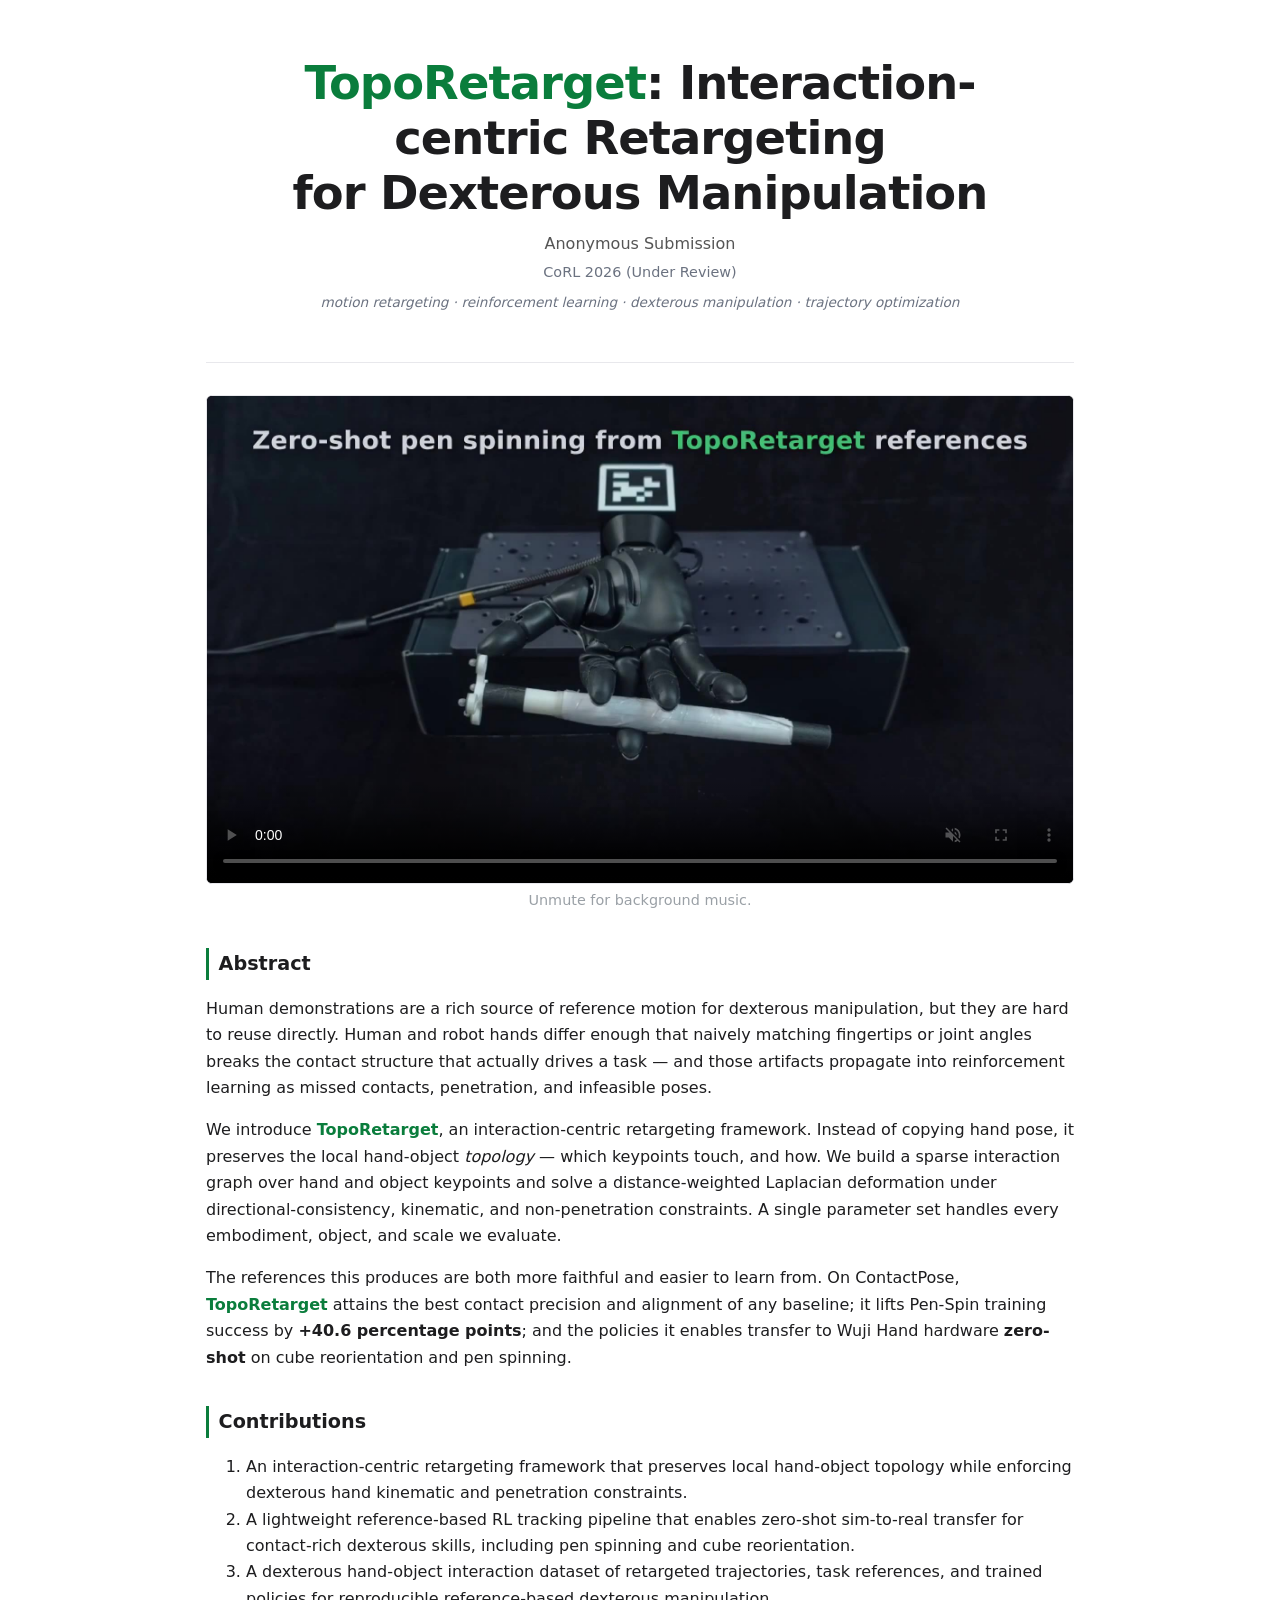
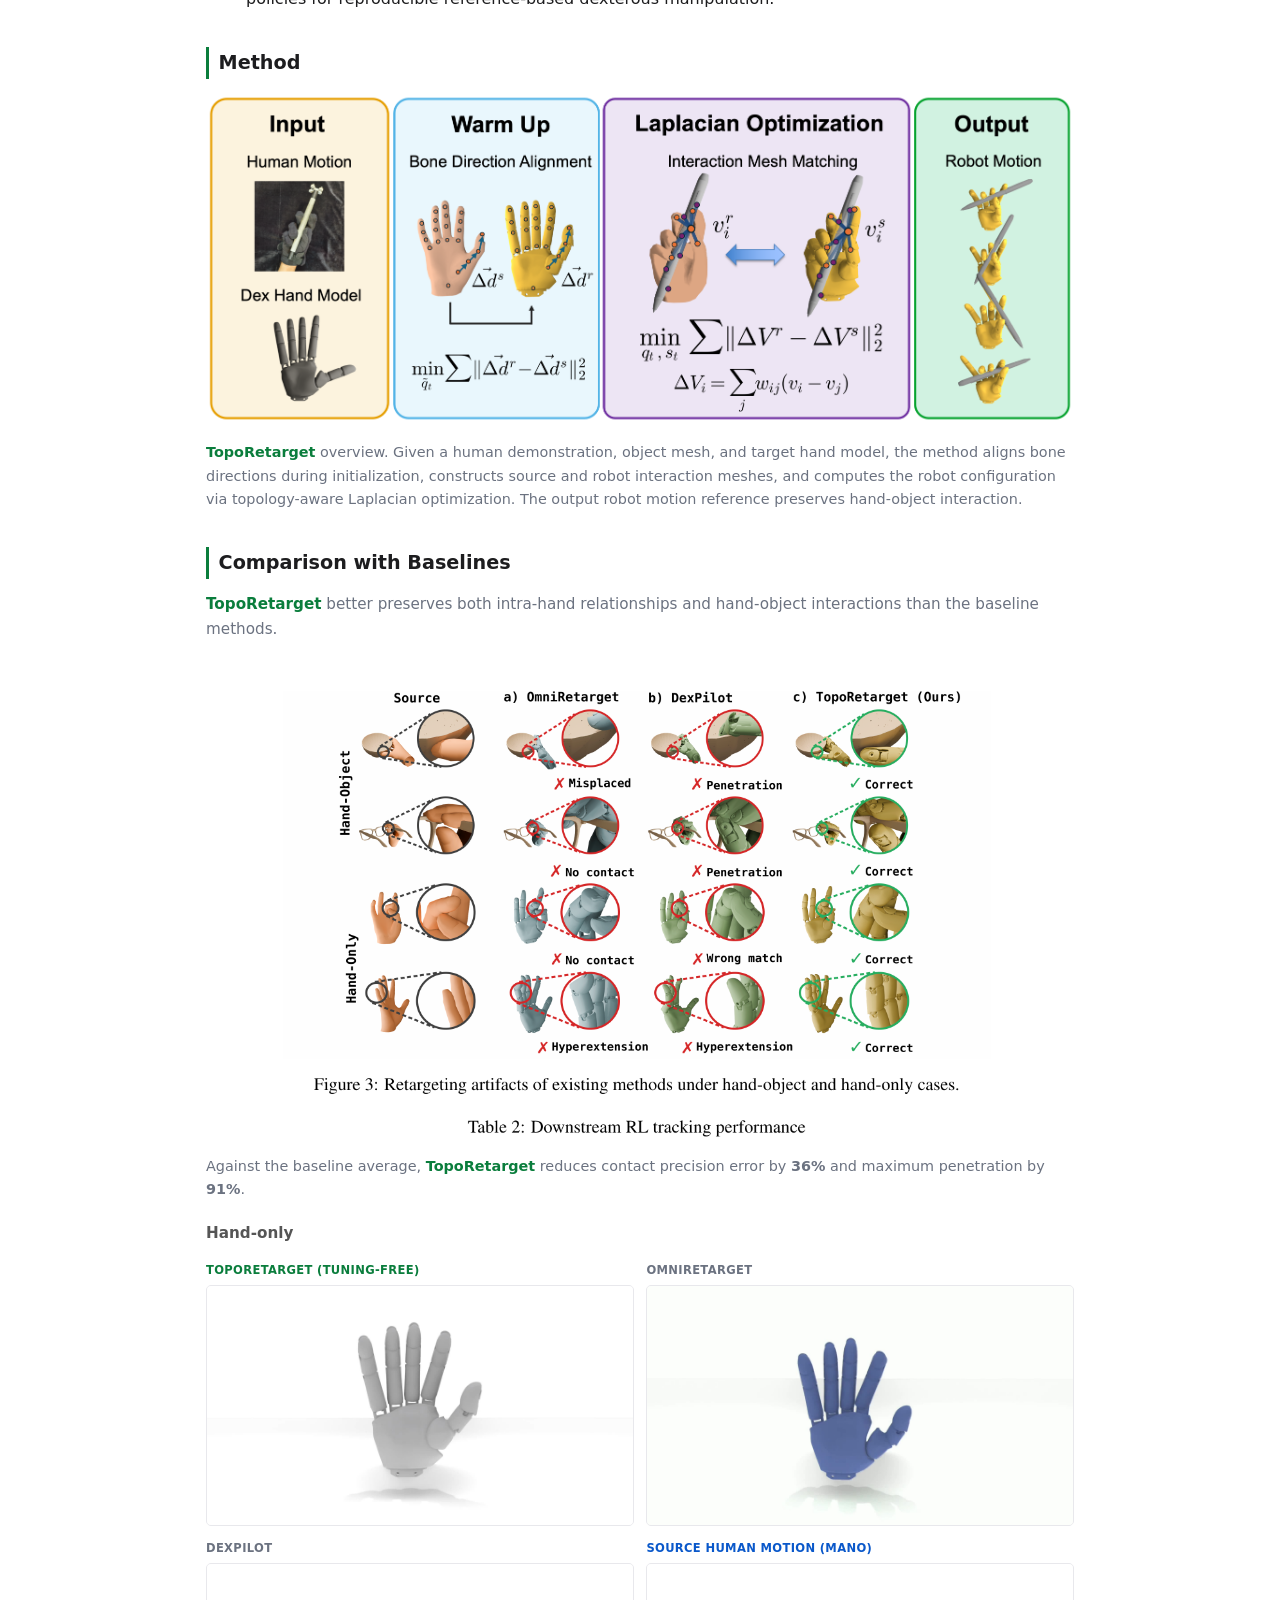
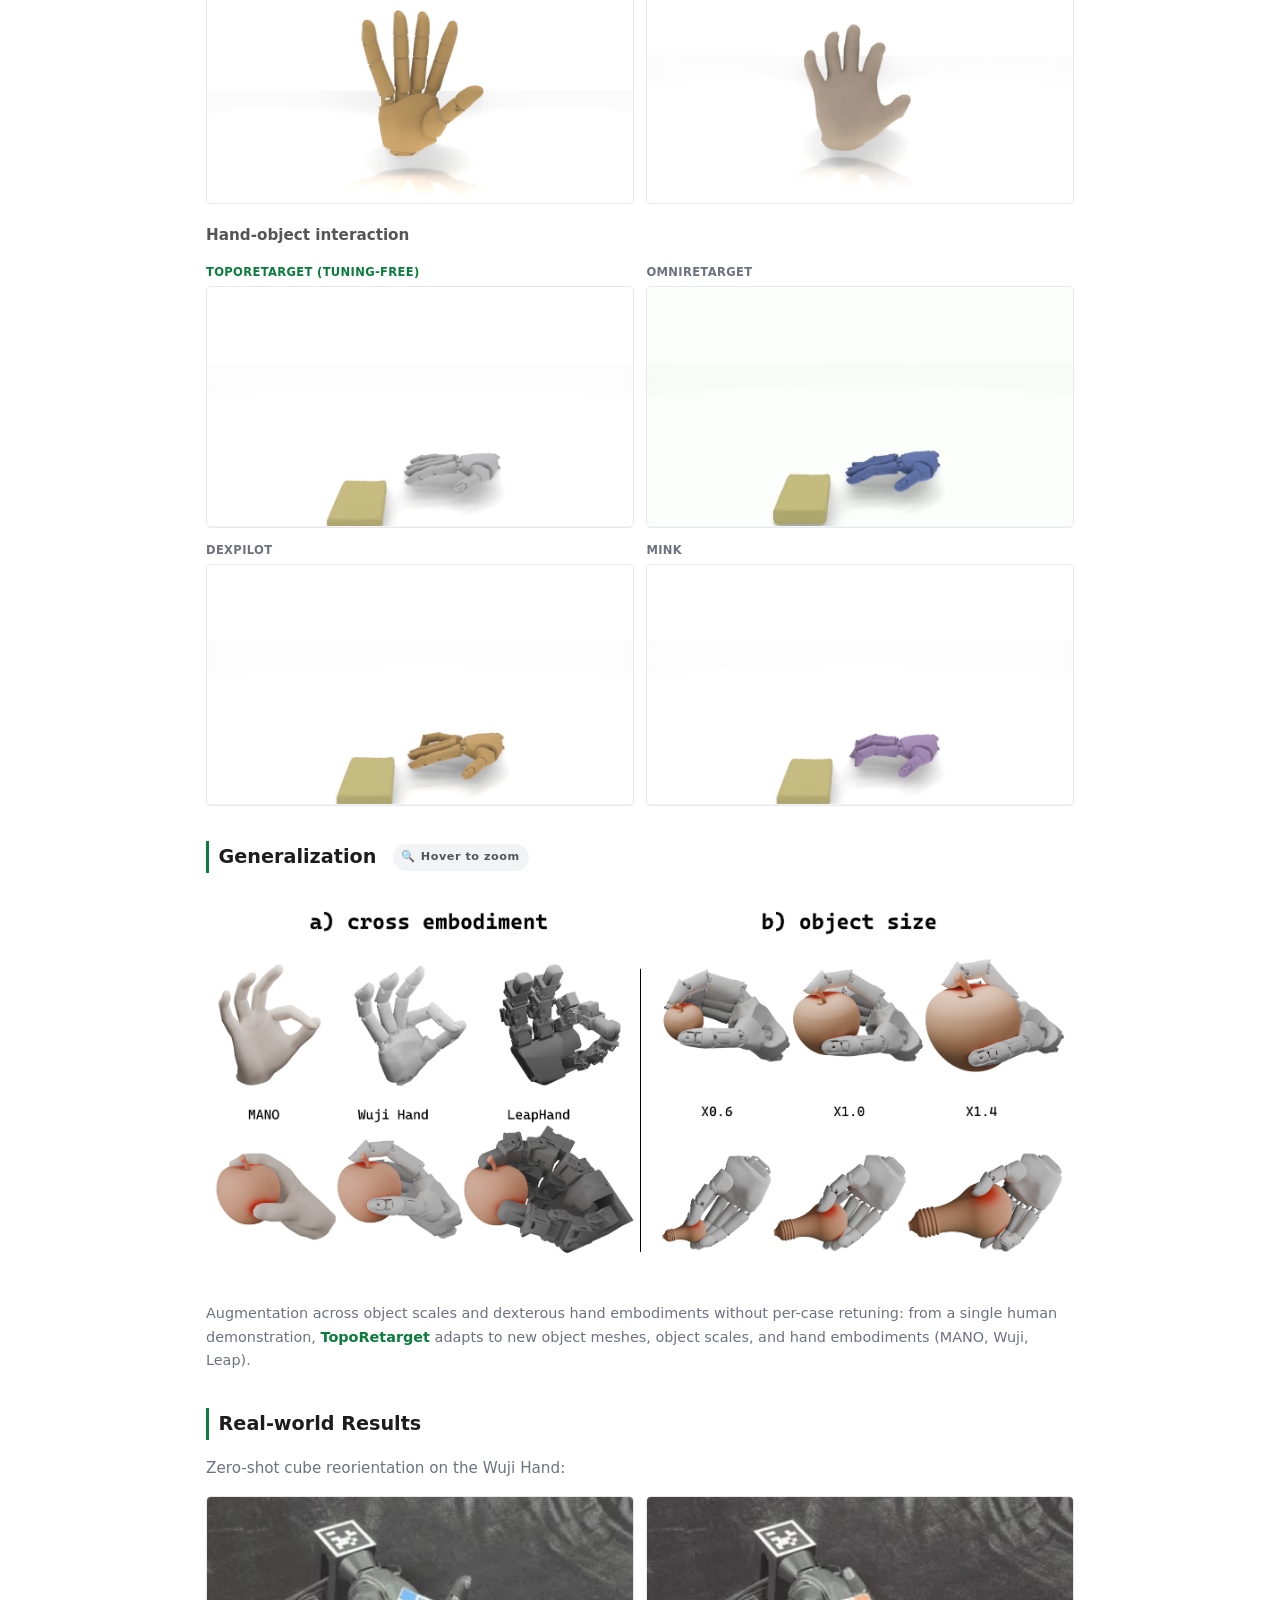
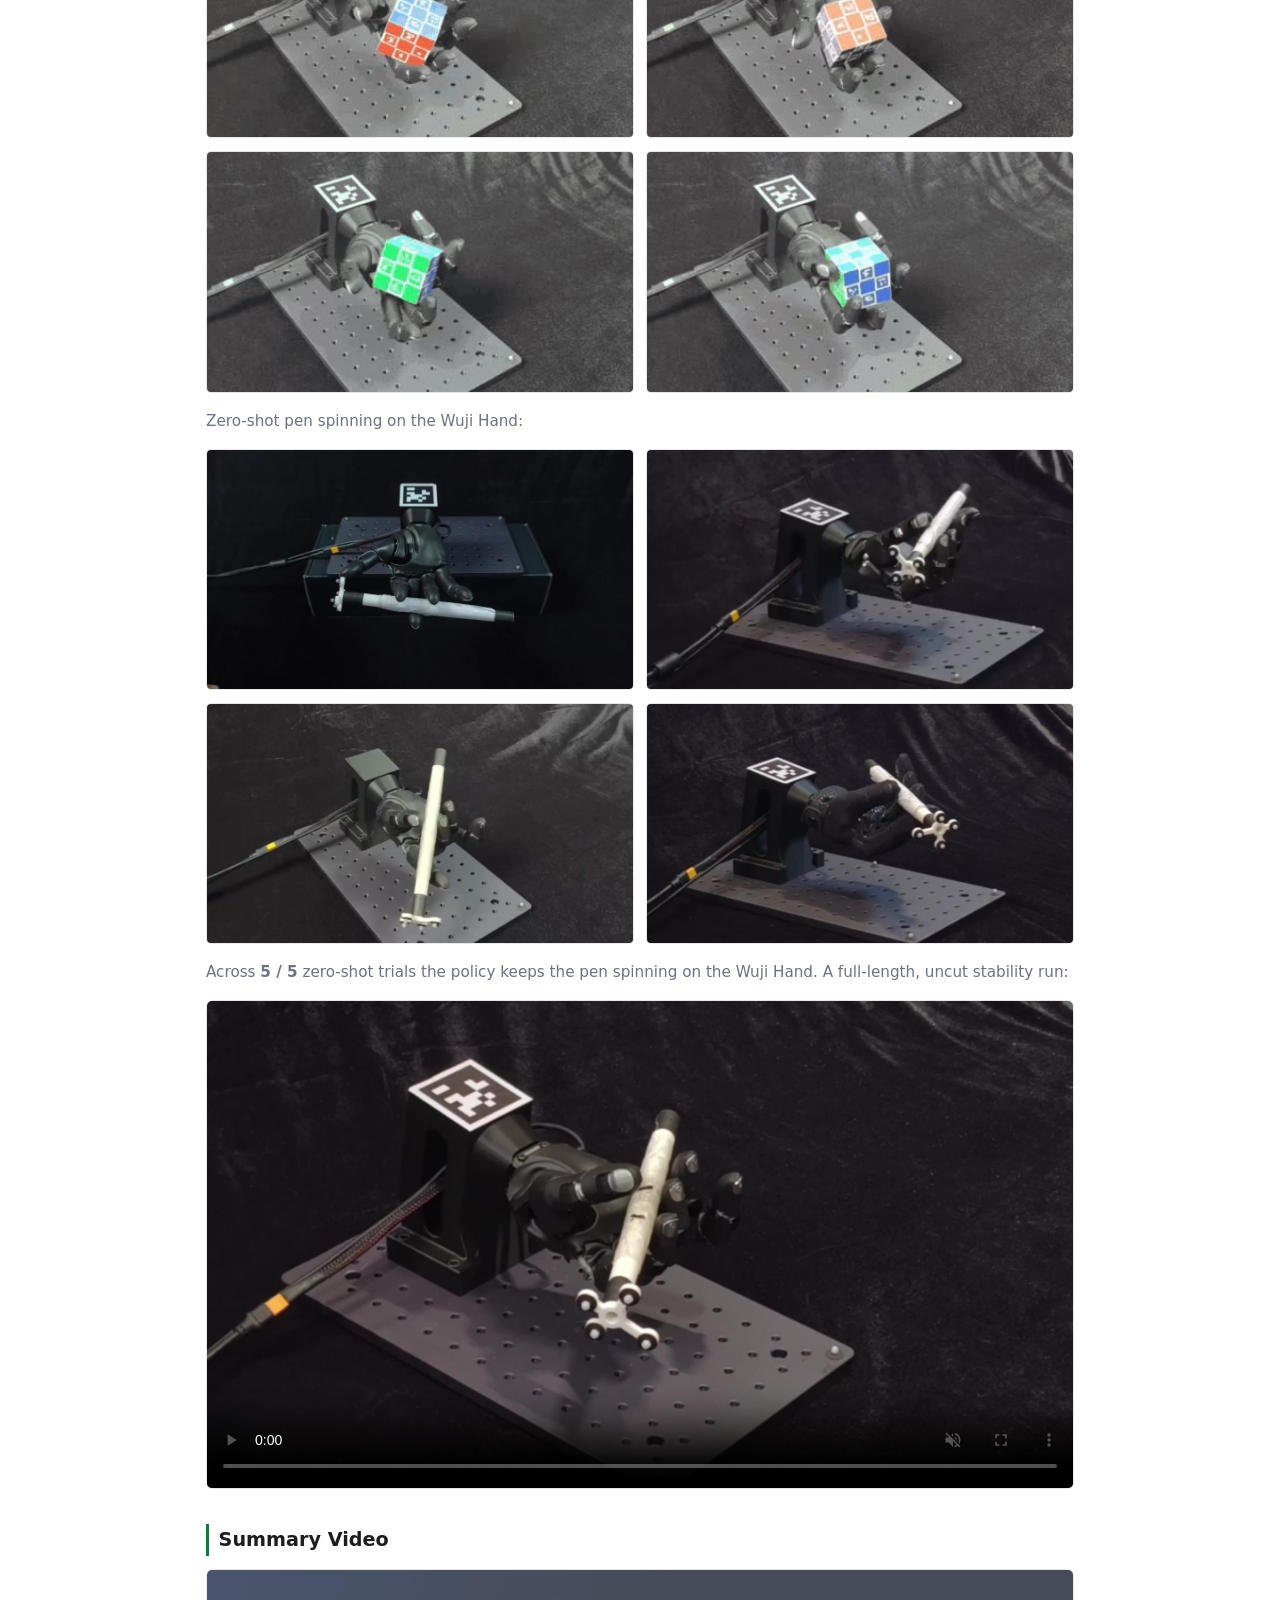
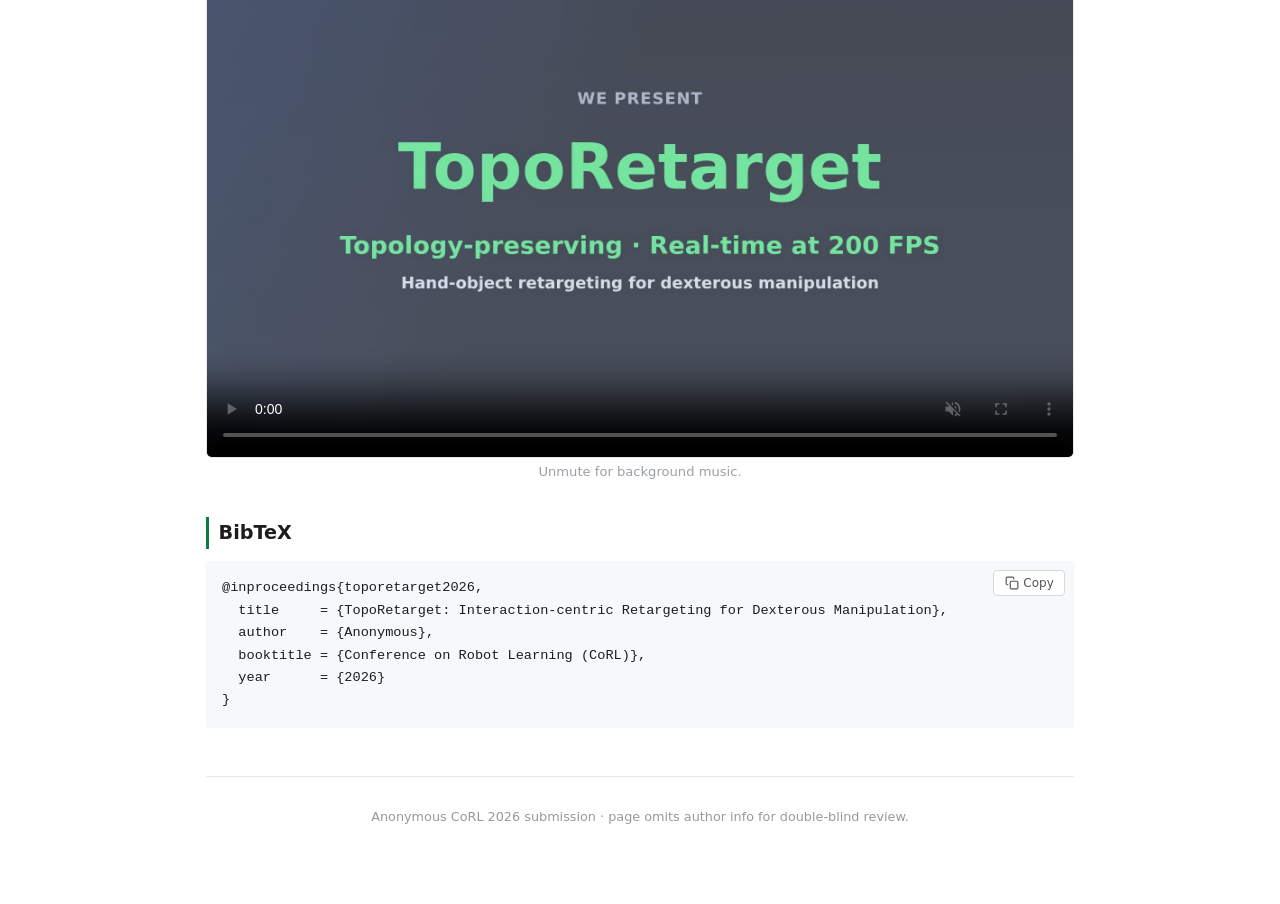
==== index.html @ 793fc22b "Tag TopoRetarget as tuning-free in the Comparison grids Add a compact "(tuning-free)" label to the T" ====
<!DOCTYPE html>
<html lang="en">
<head>
<meta charset="UTF-8">
<meta name="viewport" content="width=device-width, initial-scale=1.0">
<title>TopoRetarget: Interaction-centric Retargeting for Dexterous Manipulation</title>
<link rel="stylesheet" href="static/css/style.css">
</head>
<body>

<header>
  <h1><span class="topo">TopoRetarget</span>: Interaction-centric Retargeting<br>for Dexterous Manipulation</h1>
  <p class="authors">Anonymous Submission</p>
  <p class="venue">CoRL 2026 (Under Review)</p>
  <p class="keywords">
    motion retargeting · reinforcement learning · dexterous manipulation · trajectory optimization
  </p>
</header>

<section class="hero">
  <video src="static/videos/hero.mp4" poster="static/videos/posters/hero.jpg"
         autoplay muted loop playsinline controls preload="metadata"></video>
  <p class="caption"><span class="muted">Unmute for background music.</span></p>
</section>

<section>
  <h2>Abstract</h2>
  <p>
    Human demonstrations are a rich source of reference motion for dexterous manipulation, but they
    are hard to reuse directly. Human and robot hands differ enough that naively matching fingertips
    or joint angles breaks the contact structure that actually drives a task &mdash; and those
    artifacts propagate into reinforcement learning as missed contacts, penetration, and infeasible
    poses.
  </p>
  <p>
    We introduce <span class="topo">TopoRetarget</span>, an interaction-centric retargeting framework.
    Instead of copying hand pose, it preserves the local hand-object <i>topology</i> &mdash; which
    keypoints touch, and how. We build a sparse interaction graph over hand and object keypoints and
    solve a distance-weighted Laplacian deformation under directional-consistency, kinematic, and
    non-penetration constraints. A single parameter set handles every embodiment, object, and scale
    we evaluate.
  </p>
  <p>
    The references this produces are both more faithful and easier to learn from. On ContactPose,
    <span class="topo">TopoRetarget</span> attains the best contact precision and alignment of any
    baseline; it lifts Pen-Spin training success by <b>+40.6 percentage points</b>; and the policies
    it enables transfer to Wuji Hand hardware <b>zero-shot</b> on cube reorientation and pen spinning.
  </p>
</section>

<section>
  <h2>Contributions</h2>
  <ol>
    <li>An interaction-centric retargeting framework that preserves local hand-object topology while
      enforcing dexterous hand kinematic and penetration constraints.</li>
    <li>A lightweight reference-based RL tracking pipeline that enables zero-shot sim-to-real
      transfer for contact-rich dexterous skills, including pen spinning and cube reorientation.</li>
    <li>A dexterous hand-object interaction dataset of retargeted trajectories, task references,
      and trained policies for reproducible reference-based dexterous manipulation.</li>
  </ol>
</section>

<section>
  <h2>Method</h2>
  <img src="static/images/fig2_pipeline.png" alt="Pipeline">
  <p class="caption">
    <span class="topo">TopoRetarget</span> overview. Given a human demonstration, object mesh, and
    target hand model, the method aligns bone directions during initialization, constructs source and
    robot interaction meshes, and computes the robot configuration via topology-aware Laplacian
    optimization. The output robot motion reference preserves hand-object interaction.
  </p>
</section>

<section>
  <h2>Comparison with Baselines</h2>
  <p class="section-intro">
    <span class="topo">TopoRetarget</span> better preserves both intra-hand relationships and
    hand-object interactions than the baseline methods.
  </p>
  <img src="static/images/fig3_comparison.png" alt="Comparison with baselines">
  <p class="caption">
    Against the baseline average, <span class="topo">TopoRetarget</span> reduces contact precision
    error by <b>36%</b> and maximum penetration by <b>91%</b>.
  </p>

  <h3 class="cmp-title">Hand-only</h3>
  <div class="grid grid-2 cmp cmp-2x2" data-syncgroup>
    <figure class="vid"><span class="tag best">TopoRetarget (tuning-free)</span><video src="static/videos/cmp_pose_topo.mp4" poster="static/videos/posters/cmp_pose_topo.jpg" muted loop playsinline preload="none"></video></figure>
    <figure class="vid"><span class="tag">OmniRetarget</span><video src="static/videos/cmp_pose_omni.mp4" poster="static/videos/posters/cmp_pose_omni.jpg" muted loop playsinline preload="none"></video></figure>
    <figure class="vid"><span class="tag">DexPilot</span><video src="static/videos/cmp_pose_dexpilot.mp4" poster="static/videos/posters/cmp_pose_dexpilot.jpg" muted loop playsinline preload="none"></video></figure>
    <figure class="vid"><span class="tag ref">Source human motion (MANO)</span><video src="static/videos/cmp_pose_mano.mp4" poster="static/videos/posters/cmp_pose_mano.jpg" muted loop playsinline preload="none"></video></figure>
  </div>

  <h3 class="cmp-title">Hand-object interaction</h3>
  <div class="grid grid-2 cmp cmp-2x2" data-syncgroup>
    <figure class="vid"><span class="tag best">TopoRetarget (tuning-free)</span><video src="static/videos/cmp_obj_topo.mp4" poster="static/videos/posters/cmp_obj_topo.jpg" muted loop playsinline preload="none"></video></figure>
    <figure class="vid"><span class="tag">OmniRetarget</span><video src="static/videos/cmp_obj_omni.mp4" poster="static/videos/posters/cmp_obj_omni.jpg" muted loop playsinline preload="none"></video></figure>
    <figure class="vid"><span class="tag">DexPilot</span><video src="static/videos/cmp_obj_dexpilot.mp4" poster="static/videos/posters/cmp_obj_dexpilot.jpg" muted loop playsinline preload="none"></video></figure>
    <figure class="vid"><span class="tag">Mink</span><video src="static/videos/cmp_obj_mink.mp4" poster="static/videos/posters/cmp_obj_mink.jpg" muted loop playsinline preload="none"></video></figure>
  </div>
</section>

<section>
  <h2>Generalization <span class="zoom-hint">Hover to zoom</span></h2>
  <div class="zoom" data-zoom="2.5">
    <img src="static/images/fig5_generalization.png" alt="Cross-embodiment and object size">
  </div>
  <p class="caption">
    Augmentation across object scales and dexterous hand embodiments without per-case retuning:
    from a single human demonstration, <span class="topo">TopoRetarget</span> adapts to new object
    meshes, object scales, and hand embodiments (MANO, Wuji, Leap).
  </p>
</section>

<section>
  <h2>Real-world Results</h2>

  <p class="section-intro top-gap">
    Zero-shot cube reorientation on the Wuji Hand:
  </p>
  <div class="grid grid-2 cubes" data-syncgroup>
    <figure class="vid"><video src="static/videos/cube_01.mp4" poster="static/videos/posters/cube_01.jpg" muted loop playsinline preload="none"></video></figure>
    <figure class="vid"><video src="static/videos/cube_02.mp4" poster="static/videos/posters/cube_02.jpg" muted loop playsinline preload="none"></video></figure>
    <figure class="vid"><video src="static/videos/cube_03.mp4" poster="static/videos/posters/cube_03.jpg" muted loop playsinline preload="none"></video></figure>
    <figure class="vid"><video src="static/videos/cube_04.mp4" poster="static/videos/posters/cube_04.jpg" muted loop playsinline preload="none"></video></figure>
  </div>

  <p class="section-intro top-gap">
    Zero-shot pen spinning on the Wuji Hand:
  </p>
  <div class="grid grid-2 cubes" data-syncgroup>
    <figure class="vid"><video src="static/videos/pen_01.mp4" poster="static/videos/posters/pen_01.jpg" muted loop playsinline preload="none"></video></figure>
    <figure class="vid"><video src="static/videos/pen_02.mp4" poster="static/videos/posters/pen_02.jpg" muted loop playsinline preload="none"></video></figure>
    <figure class="vid"><video src="static/videos/pen_03.mp4" poster="static/videos/posters/pen_03.jpg" muted loop playsinline preload="none"></video></figure>
    <figure class="vid"><video src="static/videos/pen_04.mp4" poster="static/videos/posters/pen_04.jpg" muted loop playsinline preload="none"></video></figure>
  </div>

  <p class="section-intro top-gap">
    Across <b>5 / 5</b> zero-shot trials the policy keeps the pen spinning on the Wuji Hand.
    A full-length, uncut stability run:
  </p>
  <figure class="vid wide">
    <video src="static/videos/real_stability.mp4" poster="static/videos/posters/real_stability.jpg" controls loop playsinline muted preload="metadata"></video>
  </figure>
</section>

<section>
  <h2>Summary Video</h2>
  <figure class="vid wide">
    <video src="static/videos/hero-short.mp4" poster="static/videos/posters/hero-short.jpg" autoplay muted loop playsinline controls preload="metadata"></video>
    <figcaption><span class="muted">Unmute for background music.</span></figcaption>
  </figure>
</section>

<section id="bibtex">
  <h2>BibTeX</h2>
  <div class="code-block">
    <button class="copy-btn" type="button" aria-label="Copy BibTeX">
      <svg viewBox="0 0 24 24" width="14" height="14" fill="none" stroke="currentColor" stroke-width="2" stroke-linecap="round" stroke-linejoin="round"><rect x="9" y="9" width="13" height="13" rx="2"/><path d="M5 15H4a2 2 0 0 1-2-2V4a2 2 0 0 1 2-2h9a2 2 0 0 1 2 2v1"/></svg>
      <span>Copy</span>
    </button>
<pre>@inproceedings{toporetarget2026,
  title     = {TopoRetarget: Interaction-centric Retargeting for Dexterous Manipulation},
  author    = {Anonymous},
  booktitle = {Conference on Robot Learning (CoRL)},
  year      = {2026}
}</pre>
  </div>
</section>

<footer>
  <p>Anonymous CoRL 2026 submission · page omits author info for double-blind review.</p>
</footer>

<script>
// Play looping clips only while on screen (saves CPU with many videos).
// Videos inside a [data-syncgroup] are handled by the sync controller below.
(() => {
  const vids = [...document.querySelectorAll('video[loop]')]
    .filter(v => !v.closest('[data-syncgroup]'));
  if (!('IntersectionObserver' in window)) {
    vids.forEach(v => v.play().catch(() => {}));
    return;
  }
  const io = new IntersectionObserver((entries) => {
    entries.forEach(e => {
      const v = e.target;
      if (e.isIntersecting) {
        if (v.preload === 'none') v.preload = 'auto';
        v.play().catch(() => {});
      } else {
        v.pause();
      }
    });
  }, { rootMargin: '200px 0px', threshold: 0.1 });
  vids.forEach(v => io.observe(v));
})();

// ---- Synchronized 2x2 video grids (real-world cube + pen) ----
// The four clips of a grid are speed-equalized to the same length, but they load
// in unpredictable order on the public web, so naive per-video autoplay drifts
// out of phase. Each [data-syncgroup] is driven as one unit: a "master" clip owns
// the clock, the others are gated until every clip can play, start together from
// frame 0, restart together at the master's loop boundary, and are continuously
// locked to the master so none drifts — all four start and stop together. If JS
// is disabled, the native `loop` attribute still plays them (unsynced) as a
// graceful fallback.
(() => {
  const groups = [...document.querySelectorAll('[data-syncgroup]')].map(group => {
    const vids = [...group.querySelectorAll('video')];
    vids.forEach(v => { v.loop = false; v.muted = true; v.playsInline = true; });
    return { group, vids, master: vids[0], ready: new Set(), armed: false, onScreen: false };
  }).filter(g => g.vids.length);
  if (!groups.length) return;

  const startGroup = (g) => {
    if (!g.armed || !g.onScreen) return;
    g.vids.forEach(v => { try { v.currentTime = 0; } catch (e) {} });
    g.vids.forEach(v => v.play().catch(() => {}));
  };

  const arm = (g, v) => {
    g.ready.add(v);
    if (g.ready.size === g.vids.length && !g.armed) { g.armed = true; startGroup(g); }
  };

  groups.forEach(g => {
    g.vids.forEach(v => {
      // Arm each clip once it can play; prefer canplaythrough, fall back to loadeddata.
      if (v.readyState >= 3) arm(g, v);
      else {
        v.addEventListener('canplaythrough', () => arm(g, v), { once: true });
        v.addEventListener('loadeddata', () => setTimeout(() => arm(g, v), 1200), { once: true });
      }
    });
    // Restart the whole group together when the master finishes a loop.
    g.master.addEventListener('ended', () => startGroup(g));
  });

  // Single rAF clock locks every tile to the master: one that fell behind is
  // seeked forward; one that somehow paused mid-loop is replayed; one that already
  // reached the loop end stays frozen until the master restarts the group.
  const lock = () => {
    groups.forEach(g => {
      if (!g.armed || !g.onScreen || g.master.paused) return;
      const t = g.master.currentTime;
      g.vids.forEach(v => {
        if (v === g.master) return;
        if (v.paused) {
          if (v.currentTime < v.duration - 0.1) v.play().catch(() => {});
        } else if (Math.abs(v.currentTime - t) > 0.18) {
          try { v.currentTime = t; } catch (e) {}
        }
      });
    });
    requestAnimationFrame(lock);
  };
  requestAnimationFrame(lock);

  // Bring a grid online when it scrolls into view. Changing `preload` alone won't
  // start the fetch in most browsers, so call load() to make the readiness events
  // (loadeddata / canplaythrough) fire — that is what arms and starts the group.
  const enter = (g) => {
    g.onScreen = true;
    g.vids.forEach(v => { v.preload = 'auto'; if (v.readyState === 0) v.load(); });
    startGroup(g);
  };

  if ('IntersectionObserver' in window) {
    const io = new IntersectionObserver(entries => {
      entries.forEach(e => {
        const g = groups.find(x => x.group === e.target);
        if (!g) return;
        if (e.isIntersecting) enter(g);
        else { g.onScreen = false; g.vids.forEach(v => v.pause()); }
      });
    }, { rootMargin: '200px 0px', threshold: 0.1 });
    groups.forEach(g => io.observe(g.group));
  } else {
    groups.forEach(enter);
  }
})();

// Magnifier loupe on figures marked .zoom
document.querySelectorAll('.zoom').forEach(box => {
  const img = box.querySelector('img');
  const scale = parseFloat(box.dataset.zoom) || 2.5;
  const loupe = document.createElement('div');
  loupe.className = 'loupe';
  box.appendChild(loupe);

  const setBg = () => {
    loupe.style.backgroundImage = `url("${img.currentSrc || img.src}")`;
  };
  if (img.complete) setBg(); else img.addEventListener('load', setBg);

  box.addEventListener('mousemove', e => {
    const r = img.getBoundingClientRect();
    const x = e.clientX - r.left;
    const y = e.clientY - r.top;
    if (x < 0 || y < 0 || x > r.width || y > r.height) {
      loupe.style.opacity = 0;
      return;
    }
    const lw = loupe.offsetWidth;
    const lh = loupe.offsetHeight;
    const offset = 18;
    let lx = x + offset;
    let ly = y - lh - offset;
    if (lx + lw > r.width)  lx = x - lw - offset;
    if (ly < 0)             ly = y + offset;
    loupe.style.opacity = 1;
    loupe.style.left = lx + 'px';
    loupe.style.top  = ly + 'px';
    loupe.style.backgroundSize = (r.width * scale) + 'px ' + (r.height * scale) + 'px';
    loupe.style.backgroundPosition =
      `-${x * scale - lw / 2}px -${y * scale - lh / 2}px`;
  });
  box.addEventListener('mouseleave', () => { loupe.style.opacity = 0; });
});

// Copy BibTeX
document.querySelectorAll('.copy-btn').forEach(btn => {
  btn.addEventListener('click', async () => {
    const pre = btn.parentElement.querySelector('pre');
    try {
      await navigator.clipboard.writeText(pre.innerText);
    } catch {
      const r = document.createRange(); r.selectNodeContents(pre);
      const s = window.getSelection(); s.removeAllRanges(); s.addRange(r);
      document.execCommand('copy'); s.removeAllRanges();
    }
    const label = btn.querySelector('span');
    const old = label.textContent;
    label.textContent = 'Copied!';
    btn.classList.add('copied');
    setTimeout(() => { label.textContent = old; btn.classList.remove('copied'); }, 1500);
  });
});
</script>
</body>
</html>
---- static/css/style.css ----
:root {
  color-scheme: light dark;
  --bg: #ffffff;
  --text: #1d1d1f;
  --soft: #555555;
  --muted: #6b7280;
  --faint: #9aa0a6;
  --line: #e8e8ec;
  --surface: #f1f3f5;
  --surface-hover: #e2e6ea;
  --code-bg: #f6f8fa;
  --vid-bg: #f4f4f6;
  --topo: #0a7d3c;
  --accent: #0a58ca;
}

* { box-sizing: border-box; }
html { scroll-behavior: smooth; }
body {
  font-family: -apple-system, system-ui, "Helvetica Neue", sans-serif;
  max-width: 900px;
  margin: 0 auto;
  padding: 2rem 1rem 4rem;
  background: var(--bg);
  color: var(--text);
  line-height: 1.65;
}
header {
  text-align: center;
  padding: 1.5rem 0 2.2rem;
  border-bottom: 1px solid var(--line);
  margin-bottom: 2rem;
}
header h1 {
  font-size: clamp(2rem, 4.4vw, 2.9rem);
  font-weight: 800;
  margin: 0 auto .7rem;
  max-width: 18em;
  line-height: 1.18;
  letter-spacing: -0.02em;
}
.authors { color: var(--soft); margin: .2rem 0; }
.venue   { color: var(--muted); font-size: .9rem; margin: .2rem 0; }
.keywords { color: var(--muted); font-size: .85rem; margin: .4rem 0 .8rem; font-style: italic; }
.caption { color: var(--muted); font-size: .9rem; margin-top: .35rem; }
.section-intro { color: var(--muted); font-size: .95rem; margin: .2rem 0 .9rem; }
.muted { color: var(--faint); }
.topo { color: var(--topo); font-weight: 700; }

.links {
  display: flex;
  flex-wrap: wrap;
  justify-content: center;
  gap: .55rem;
  margin: 1rem 0 0;
}
.pill {
  display: inline-flex;
  align-items: center;
  gap: .4rem;
  padding: .45rem 1rem;
  background: var(--surface);
  color: var(--text);
  font-size: .9rem;
  font-weight: 500;
  text-decoration: none;
  border-radius: 999px;
  transition: background .15s, color .15s;
}
.pill svg { display: block; }
.pill:hover { background: var(--surface-hover); }

section { margin: 2.2rem 0; }
section h2 {
  font-size: 1.2rem;
  border-left: 3px solid var(--topo);
  padding-left: .6rem;
  margin-bottom: .8rem;
}
section > img {
  width: 100%;
  height: auto;
  display: block;
  margin: .5rem 0 1rem;
  border-radius: 4px;
}

/* ---- Hero ---- */
.hero { margin: 0 0 2rem; }
.hero video {
  width: 100%;
  height: auto;
  display: block;
  border-radius: 6px;
  border: 1px solid var(--line);
  background: #000;
}
.hero .caption { text-align: center; }

/* ---- Video figures & grids ---- */
.grid { display: grid; gap: .8rem; margin: .9rem 0 .3rem; }
.grid-2 { grid-template-columns: repeat(2, 1fr); }
.grid-4 { grid-template-columns: repeat(4, 1fr); }

figure.vid { margin: 0; }
figure.vid video {
  width: 100%;
  height: auto;
  display: block;
  border-radius: 5px;
  border: 1px solid var(--line);
  background: var(--vid-bg);
}
figure.vid figcaption {
  color: var(--muted);
  font-size: .82rem;
  margin-top: .35rem;
  line-height: 1.4;
}
figure.vid.wide video { border-radius: 6px; }
figure.vid.wide figcaption { text-align: center; }

.steps .step-no {
  display: inline-block;
  color: var(--topo);
  font-weight: 700;
  margin-right: .3rem;
}

/* comparison rows */
.cmp-title {
  font-size: .95rem;
  font-weight: 600;
  color: var(--soft);
  margin: 1.2rem 0 .1rem;
}
figure.vid .tag {
  display: block;
  font-size: .72rem;
  font-weight: 700;
  letter-spacing: .03em;
  text-transform: uppercase;
  color: var(--muted);
  margin-bottom: .3rem;
}
/* 2x2 finger-opposition grid: gentler hover zoom (half width) */
@media (hover: hover) {
  .cmp-2x2 figure.vid.zoomable:hover video { transform: scale(1.6); }
}
figure.vid .tag.best { color: var(--topo); }
figure.vid .tag.ref  { color: var(--accent); }

/* hover-to-zoom for small comparison clips */
@media (hover: hover) {
  figure.vid.zoomable { cursor: zoom-in; }
  figure.vid.zoomable video {
    transition: transform .2s ease, box-shadow .2s ease;
  }
  figure.vid.zoomable:hover { position: relative; z-index: 30; }
  figure.vid.zoomable:hover video {
    transform: scale(2.1);
    box-shadow: 0 10px 30px rgba(0, 0, 0, .32);
    border-color: rgba(0, 0, 0, .15);
  }
  /* half-width clips (2x2 cube grid) need a gentler zoom */
  .cubes figure.vid.zoomable:hover video { transform: scale(1.7); }
}

/* ---- Stats strip ---- */
.stats {
  display: grid;
  grid-template-columns: repeat(4, 1fr);
  border-top: 1px solid var(--line);
  border-bottom: 1px solid var(--line);
  padding: 1.1rem 0;
}
.stat { text-align: center; padding: 0 .6rem; }
.stat + .stat { border-left: 1px solid var(--line); }
.stat-num {
  font-size: 2rem;
  font-weight: 700;
  letter-spacing: -0.02em;
  line-height: 1.1;
}
.stat-num .unit { font-size: .95rem; font-weight: 600; margin-left: .12rem; color: #555; }
.stat-label { font-size: .8rem; color: var(--muted); margin-top: .25rem; }

/* expandable */
.more { margin-top: 1rem; }
.more summary {
  cursor: pointer;
  font-size: .9rem;
  font-weight: 600;
  color: var(--soft);
  padding: .3rem 0;
}
.top-gap { margin-top: 1rem; }

/* ---- Zoom loupe (figures) ---- */
.zoom { position: relative; cursor: crosshair; border-radius: 4px; margin: .5rem 0 1rem; }
.zoom img { display: block; width: 100%; height: auto; margin: 0; border-radius: 4px; }
.loupe {
  position: absolute;
  width: 220px; height: 220px;
  border: 2px solid #fff;
  border-radius: 6px;
  box-shadow: 0 4px 14px rgba(0,0,0,.25);
  background-color: #fff;
  background-repeat: no-repeat;
  pointer-events: none;
  opacity: 0;
  transition: opacity .12s;
  z-index: 5;
}
.zoom-hint {
  display: inline-flex;
  align-items: center;
  gap: .3rem;
  background: #f1f3f5;
  color: #555;
  font-size: .7rem;
  font-weight: 600;
  letter-spacing: .05em;
  padding: .25rem .55rem;
  border-radius: 999px;
  margin-left: .6rem;
  vertical-align: middle;
}
.zoom-hint::before { content: "\1F50D"; }

/* ---- BibTeX ---- */
pre {
  background: var(--code-bg);
  padding: 1rem;
  border-radius: 4px;
  overflow-x: auto;
  font-size: .85rem;
  margin: 0;
}
.code-block { position: relative; }
.copy-btn {
  position: absolute;
  top: .55rem; right: .55rem;
  display: inline-flex;
  align-items: center;
  gap: .3rem;
  padding: .3rem .65rem;
  background: #fff;
  color: #555;
  border: 1px solid #d6d9dc;
  border-radius: 4px;
  font-size: .75rem;
  font-family: inherit;
  cursor: pointer;
  transition: background .12s, color .12s, border-color .12s;
}
.copy-btn:hover { background: #f1f3f5; color: #000; }
.copy-btn.copied { background: #2ea043; color: #fff; border-color: #2ea043; }

footer {
  text-align: center;
  font-size: .8rem;
  color: #999;
  margin-top: 3rem;
  border-top: 1px solid var(--line);
  padding-top: 1rem;
}

/* ---- Responsive ---- */
@media (max-width: 760px) {
  .grid-4 { grid-template-columns: repeat(2, 1fr); }
}
@media (max-width: 480px) {
  .grid-2, .grid-4 { grid-template-columns: 1fr 1fr; }
  .loupe { display: none; }
}

/* ---- Dark mode (auto, follows system/browser) ---- */
@media (prefers-color-scheme: dark) {
  :root {
    --bg: #0f1115;
    --text: #e7e8ea;
    --soft: #b6b9c0;
    --muted: #9aa0ab;
    --faint: #7b8089;
    --line: #2a2e36;
    --surface: #1b1f27;
    --surface-hover: #262b35;
    --code-bg: #161a21;
    --vid-bg: #161a21;
    --topo: #3ecf7e;
    --accent: #6ea8ff;
  }
  .copy-btn { background: var(--surface); color: var(--soft); border-color: var(--line); }
  .copy-btn:hover { background: var(--surface-hover); color: var(--text); }
  .zoom-hint { background: var(--surface); color: var(--soft); }
  .loupe { border-color: var(--line); background-color: var(--vid-bg); box-shadow: 0 4px 14px rgba(0,0,0,.6); }
}
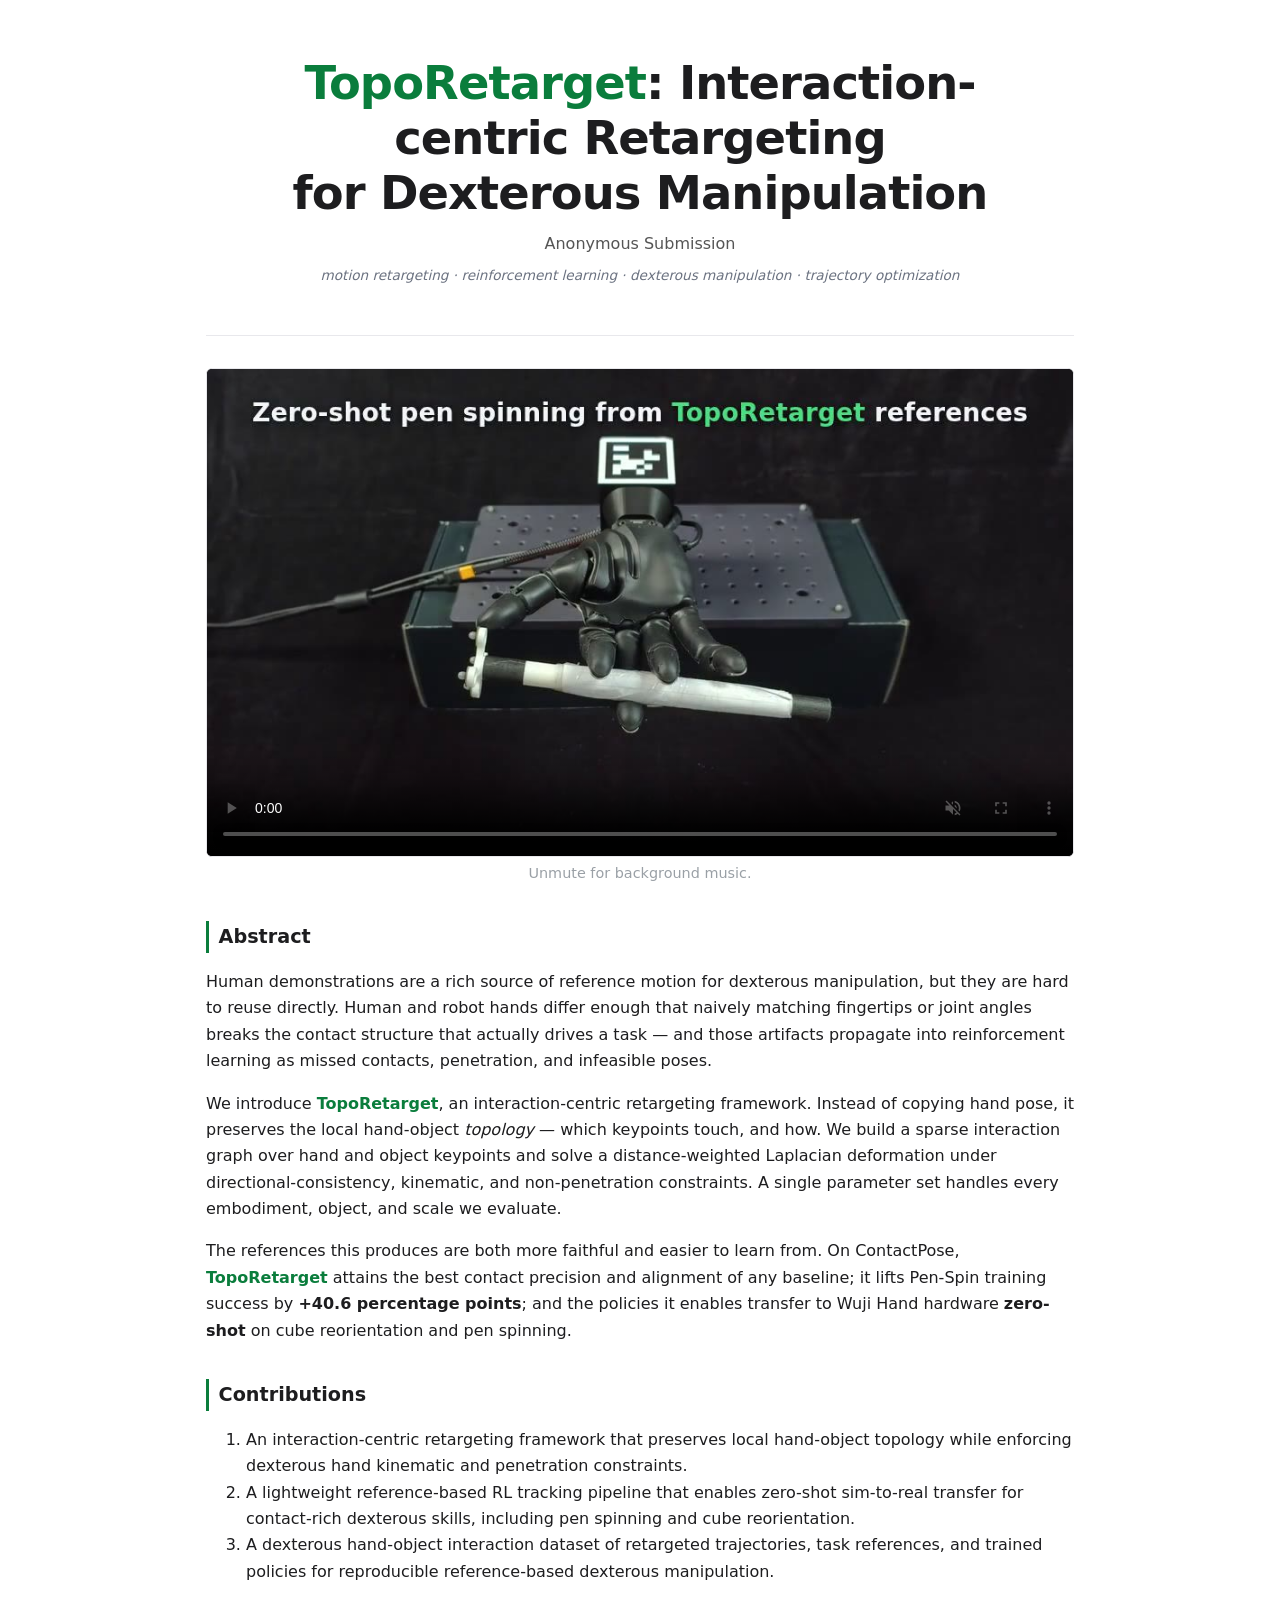
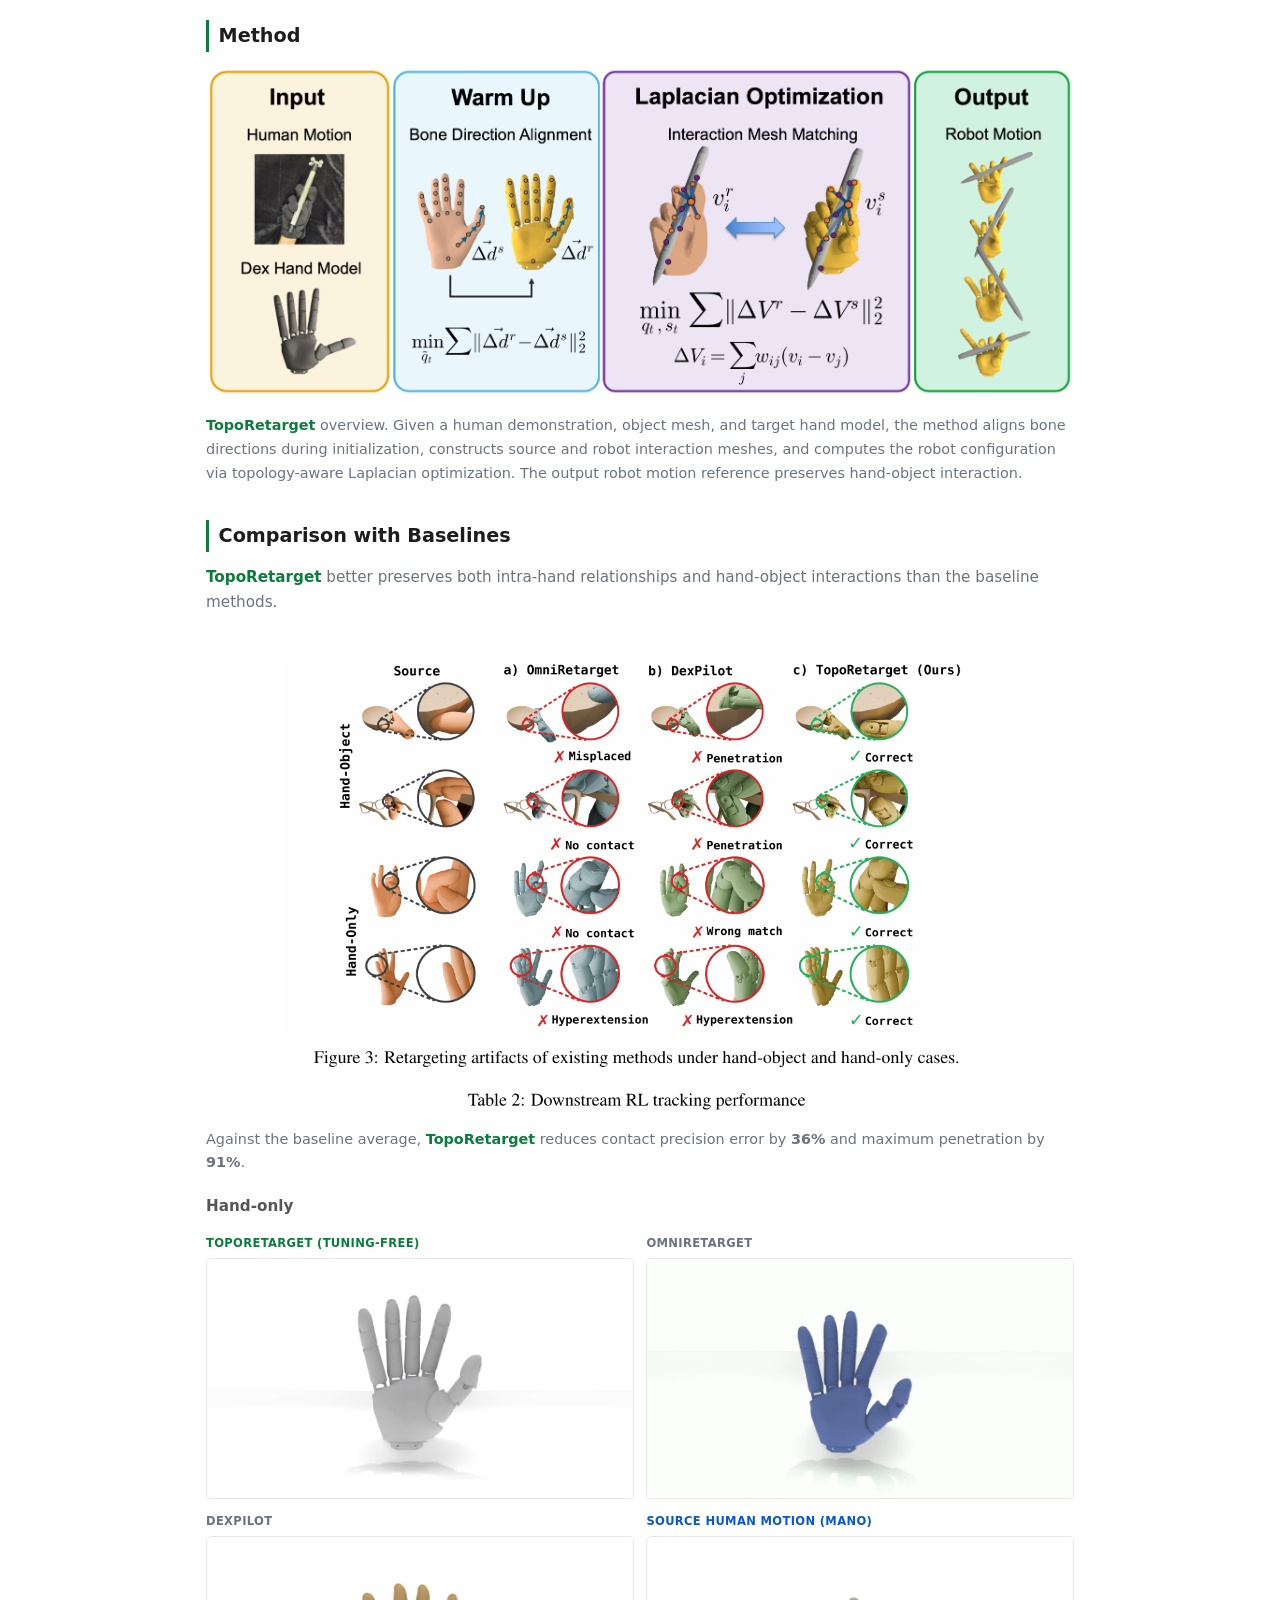
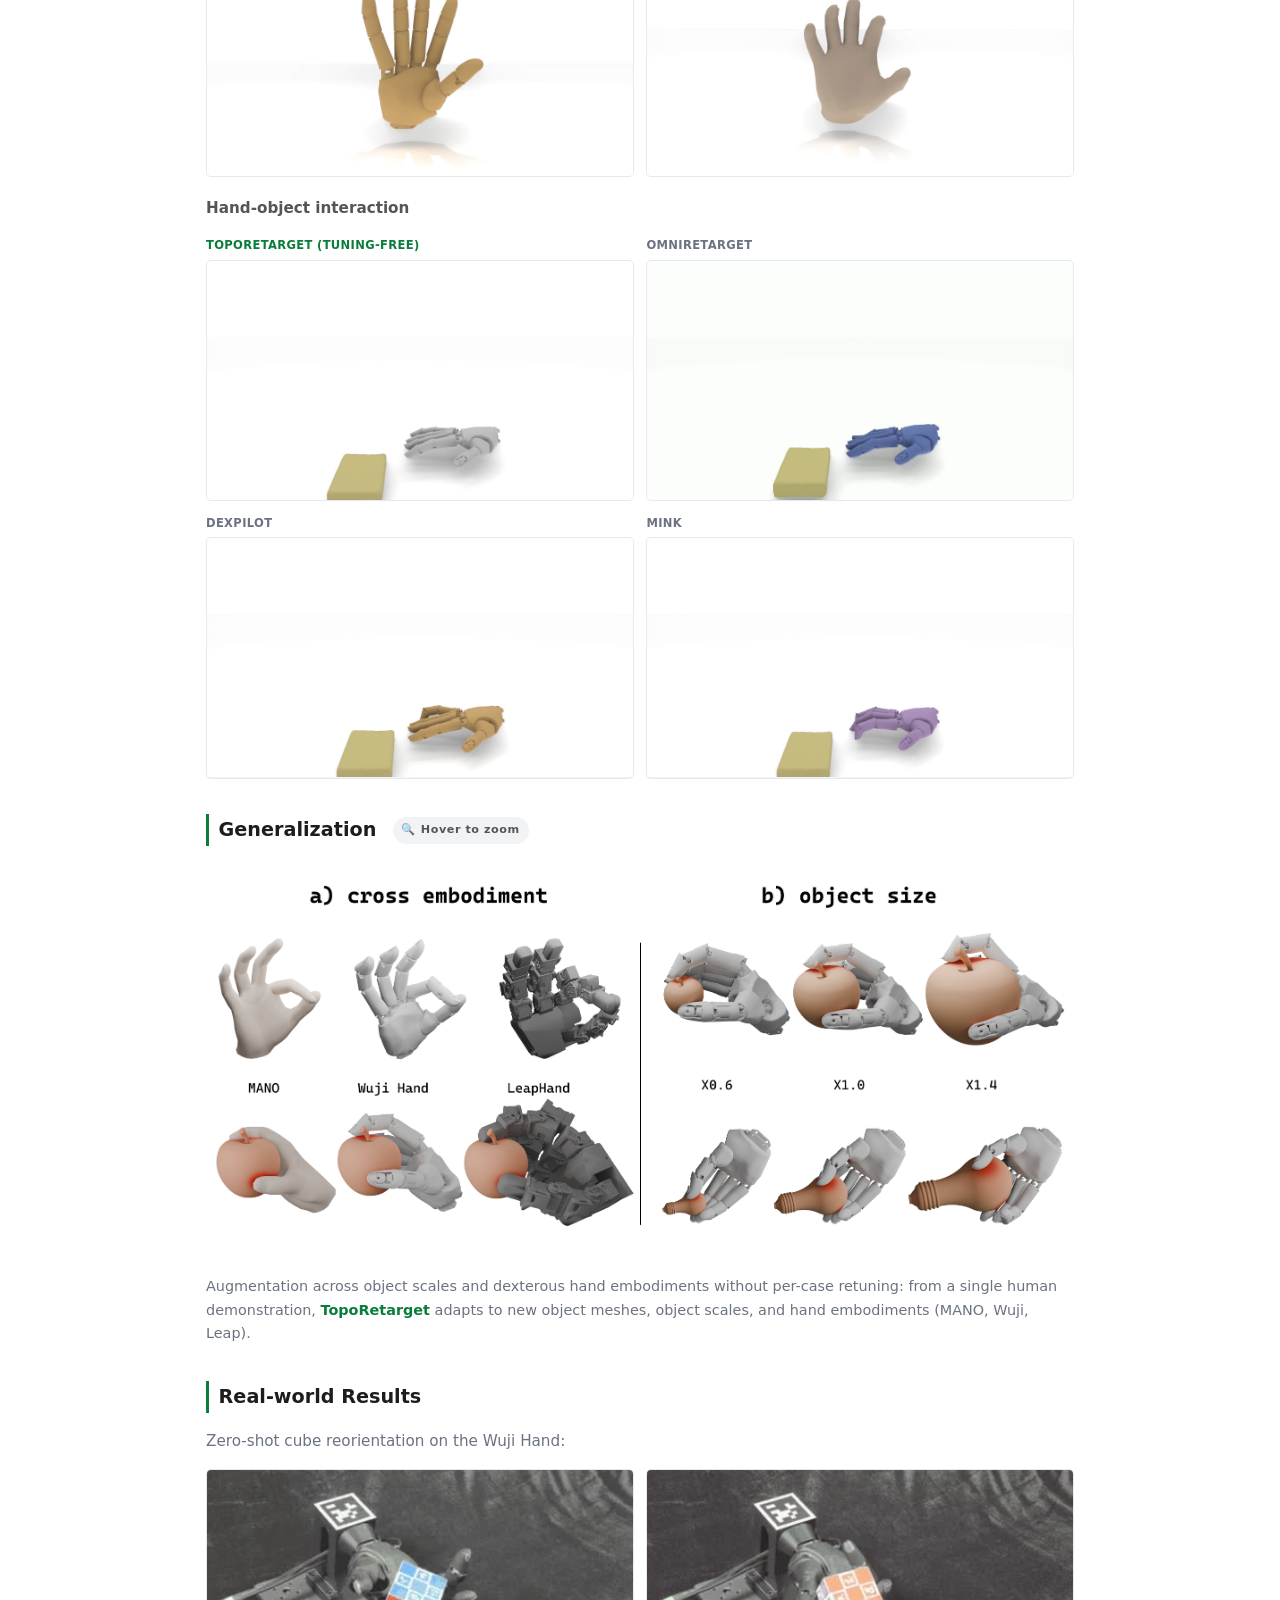
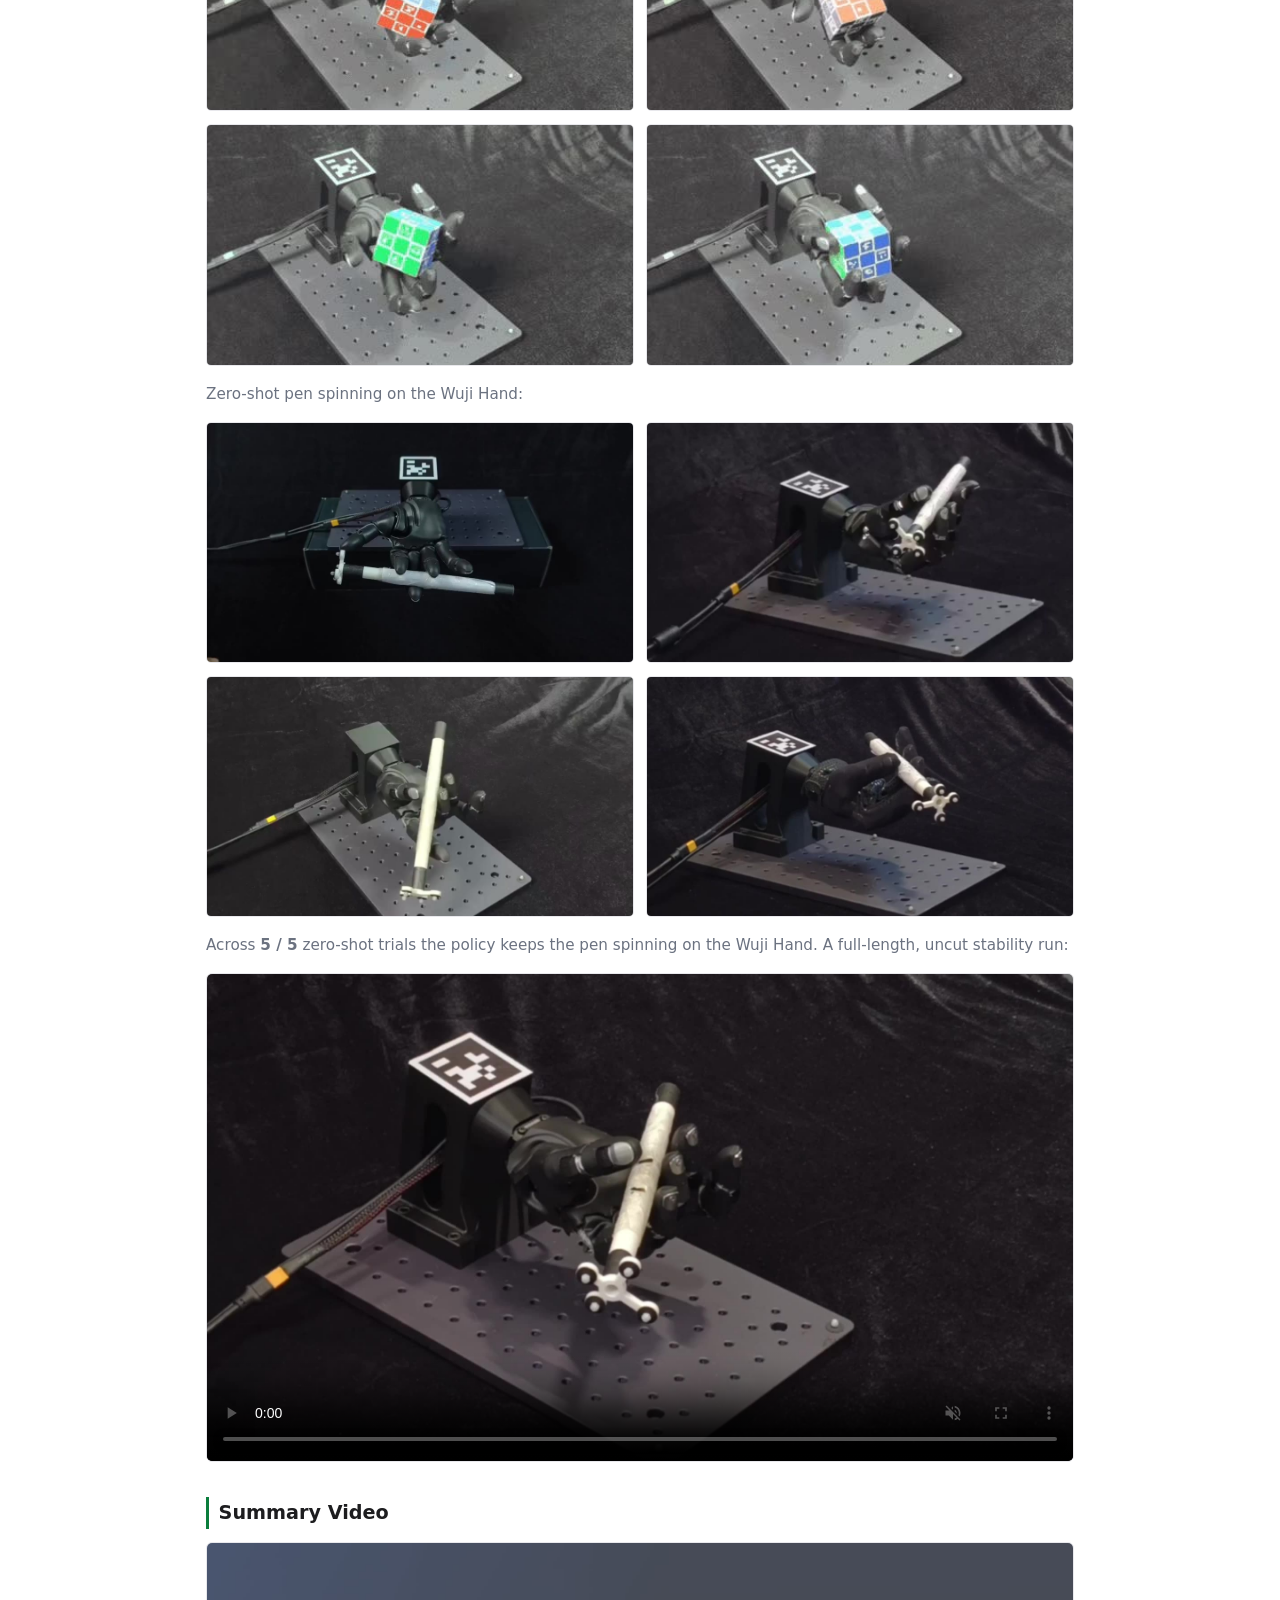
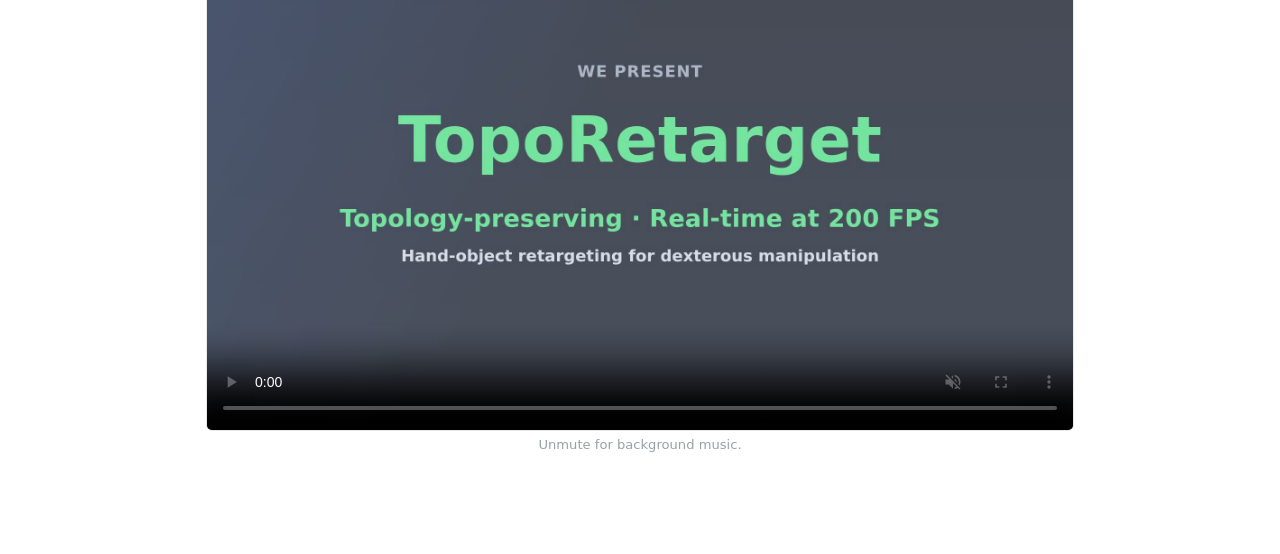
==== commit 29c1a019: "Drop CoRL/under-review branding, BibTeX, and footer Remove the venue line (CoRL 2026, Under Review)," ====
--- a/index.html
+++ b/index.html
@@ -11,7 +11,6 @@
 <header>
   <h1><span class="topo">TopoRetarget</span>: Interaction-centric Retargeting<br>for Dexterous Manipulation</h1>
   <p class="authors">Anonymous Submission</p>
-  <p class="venue">CoRL 2026 (Under Review)</p>
   <p class="keywords">
     motion retargeting · reinforcement learning · dexterous manipulation · trajectory optimization
   </p>
@@ -151,26 +150,6 @@
     <figcaption><span class="muted">Unmute for background music.</span></figcaption>
   </figure>
 </section>
-
-<section id="bibtex">
-  <h2>BibTeX</h2>
-  <div class="code-block">
-    <button class="copy-btn" type="button" aria-label="Copy BibTeX">
-      <svg viewBox="0 0 24 24" width="14" height="14" fill="none" stroke="currentColor" stroke-width="2" stroke-linecap="round" stroke-linejoin="round"><rect x="9" y="9" width="13" height="13" rx="2"/><path d="M5 15H4a2 2 0 0 1-2-2V4a2 2 0 0 1 2-2h9a2 2 0 0 1 2 2v1"/></svg>
-      <span>Copy</span>
-    </button>
-<pre>@inproceedings{toporetarget2026,
-  title     = {TopoRetarget: Interaction-centric Retargeting for Dexterous Manipulation},
-  author    = {Anonymous},
-  booktitle = {Conference on Robot Learning (CoRL)},
-  year      = {2026}
-}</pre>
-  </div>
-</section>
-
-<footer>
-  <p>Anonymous CoRL 2026 submission · page omits author info for double-blind review.</p>
-</footer>
 
 <script>
 // Play looping clips only while on screen (saves CPU with many videos).
@@ -318,25 +297,6 @@
   });
   box.addEventListener('mouseleave', () => { loupe.style.opacity = 0; });
 });
-
-// Copy BibTeX
-document.querySelectorAll('.copy-btn').forEach(btn => {
-  btn.addEventListener('click', async () => {
-    const pre = btn.parentElement.querySelector('pre');
-    try {
-      await navigator.clipboard.writeText(pre.innerText);
-    } catch {
-      const r = document.createRange(); r.selectNodeContents(pre);
-      const s = window.getSelection(); s.removeAllRanges(); s.addRange(r);
-      document.execCommand('copy'); s.removeAllRanges();
-    }
-    const label = btn.querySelector('span');
-    const old = label.textContent;
-    label.textContent = 'Copied!';
-    btn.classList.add('copied');
-    setTimeout(() => { label.textContent = old; btn.classList.remove('copied'); }, 1500);
-  });
-});
 </script>
 </body>
 </html>
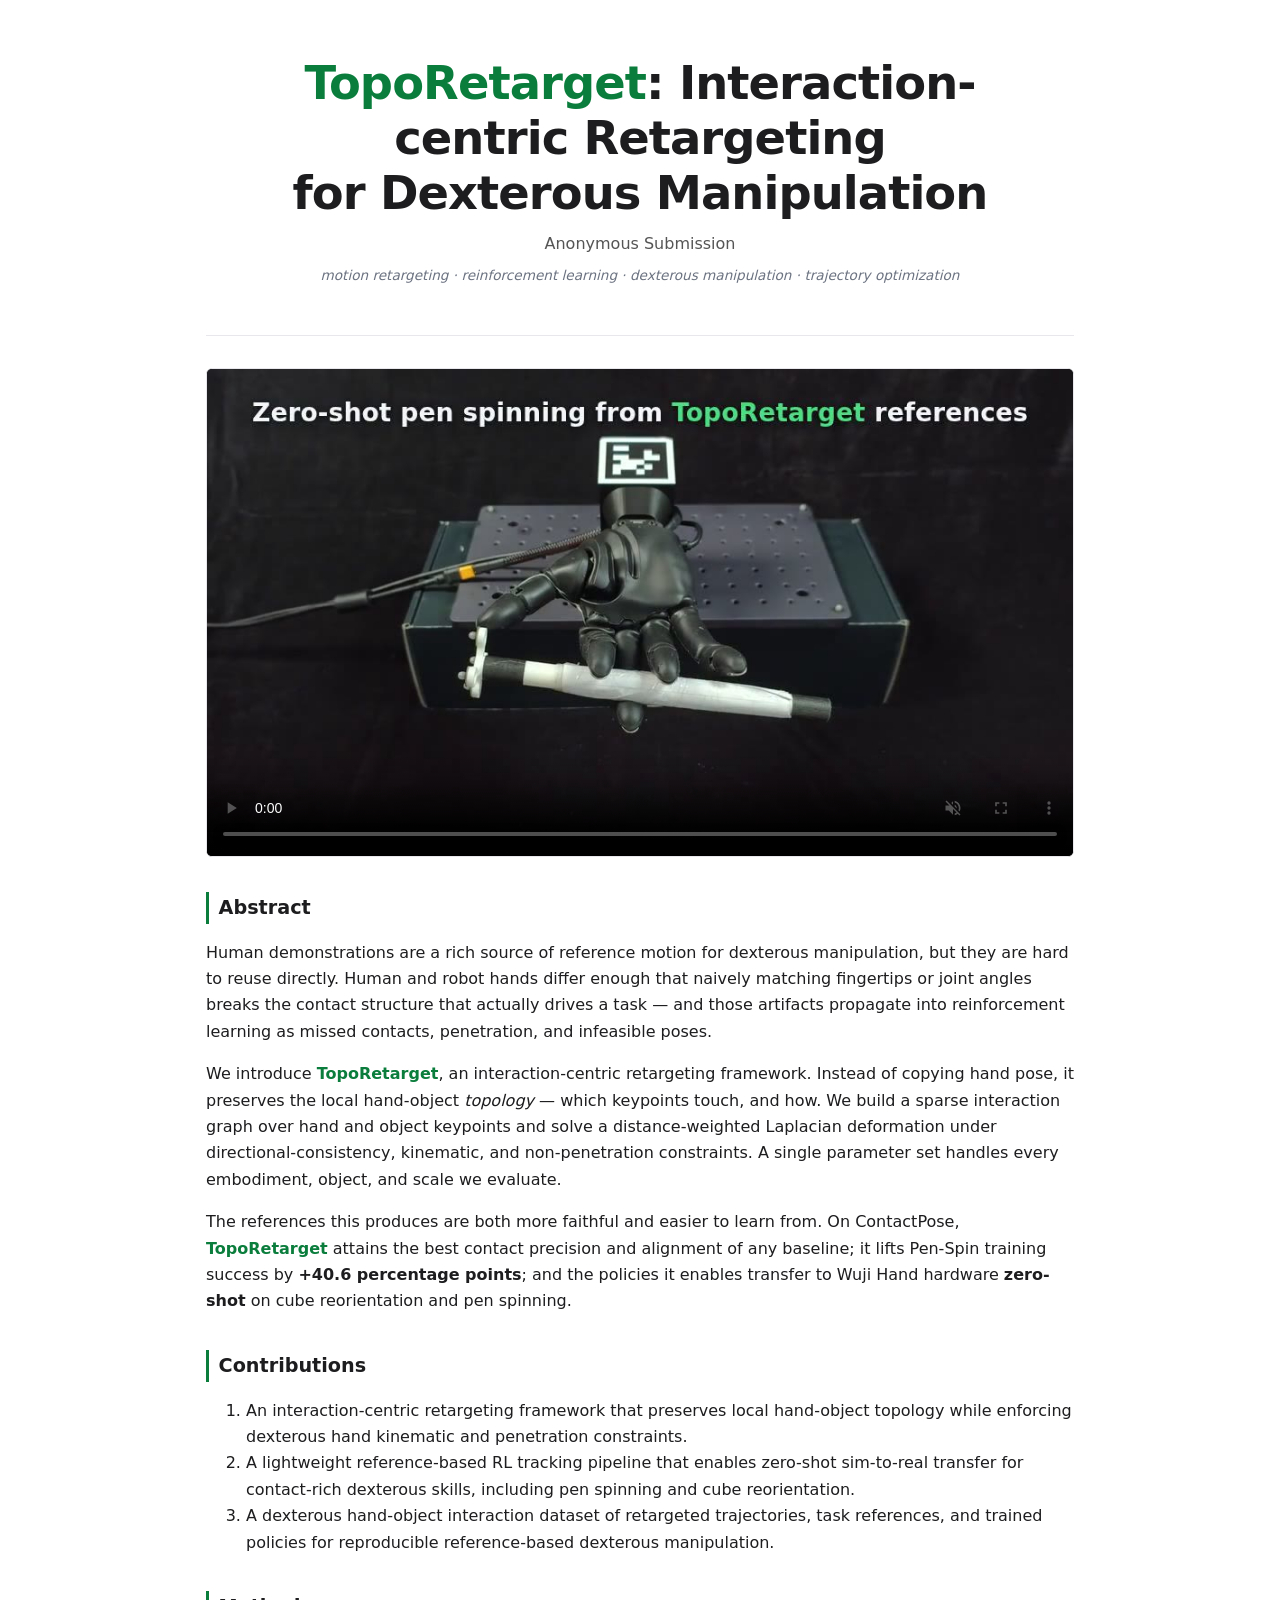
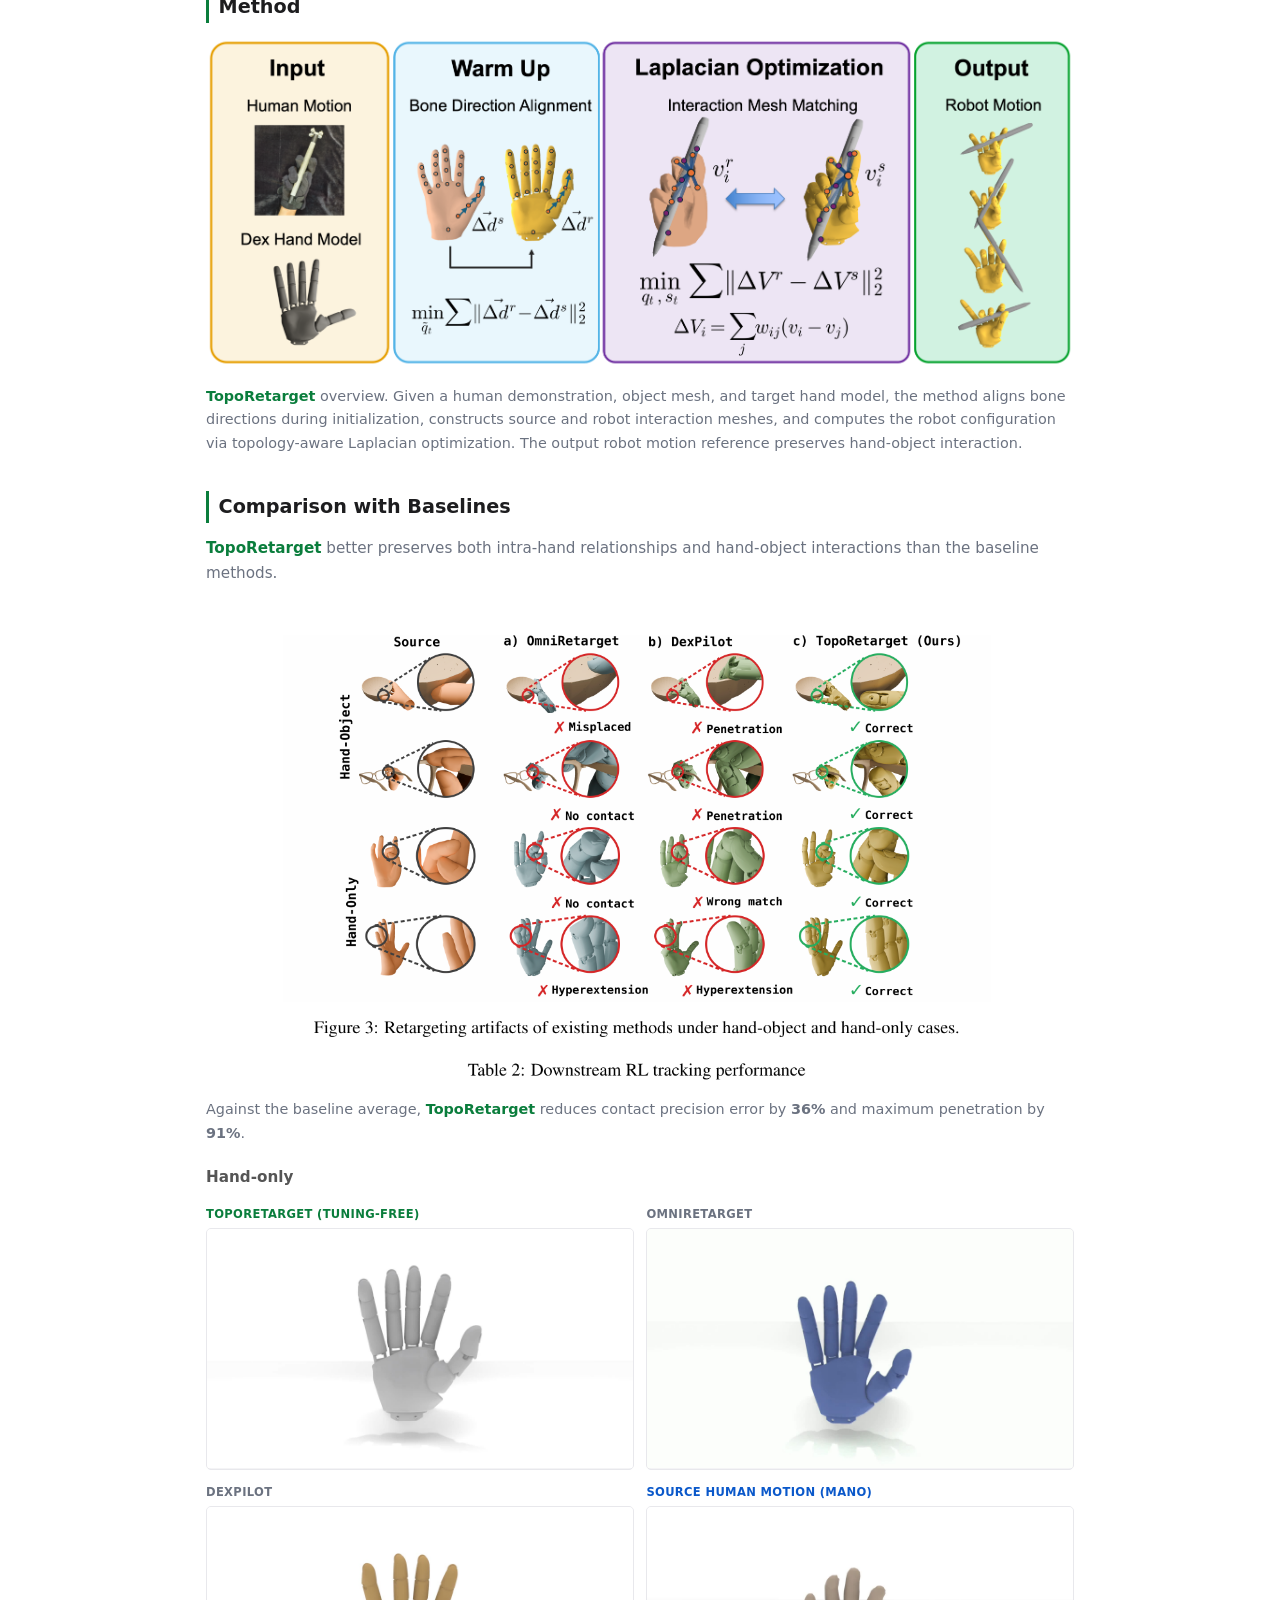
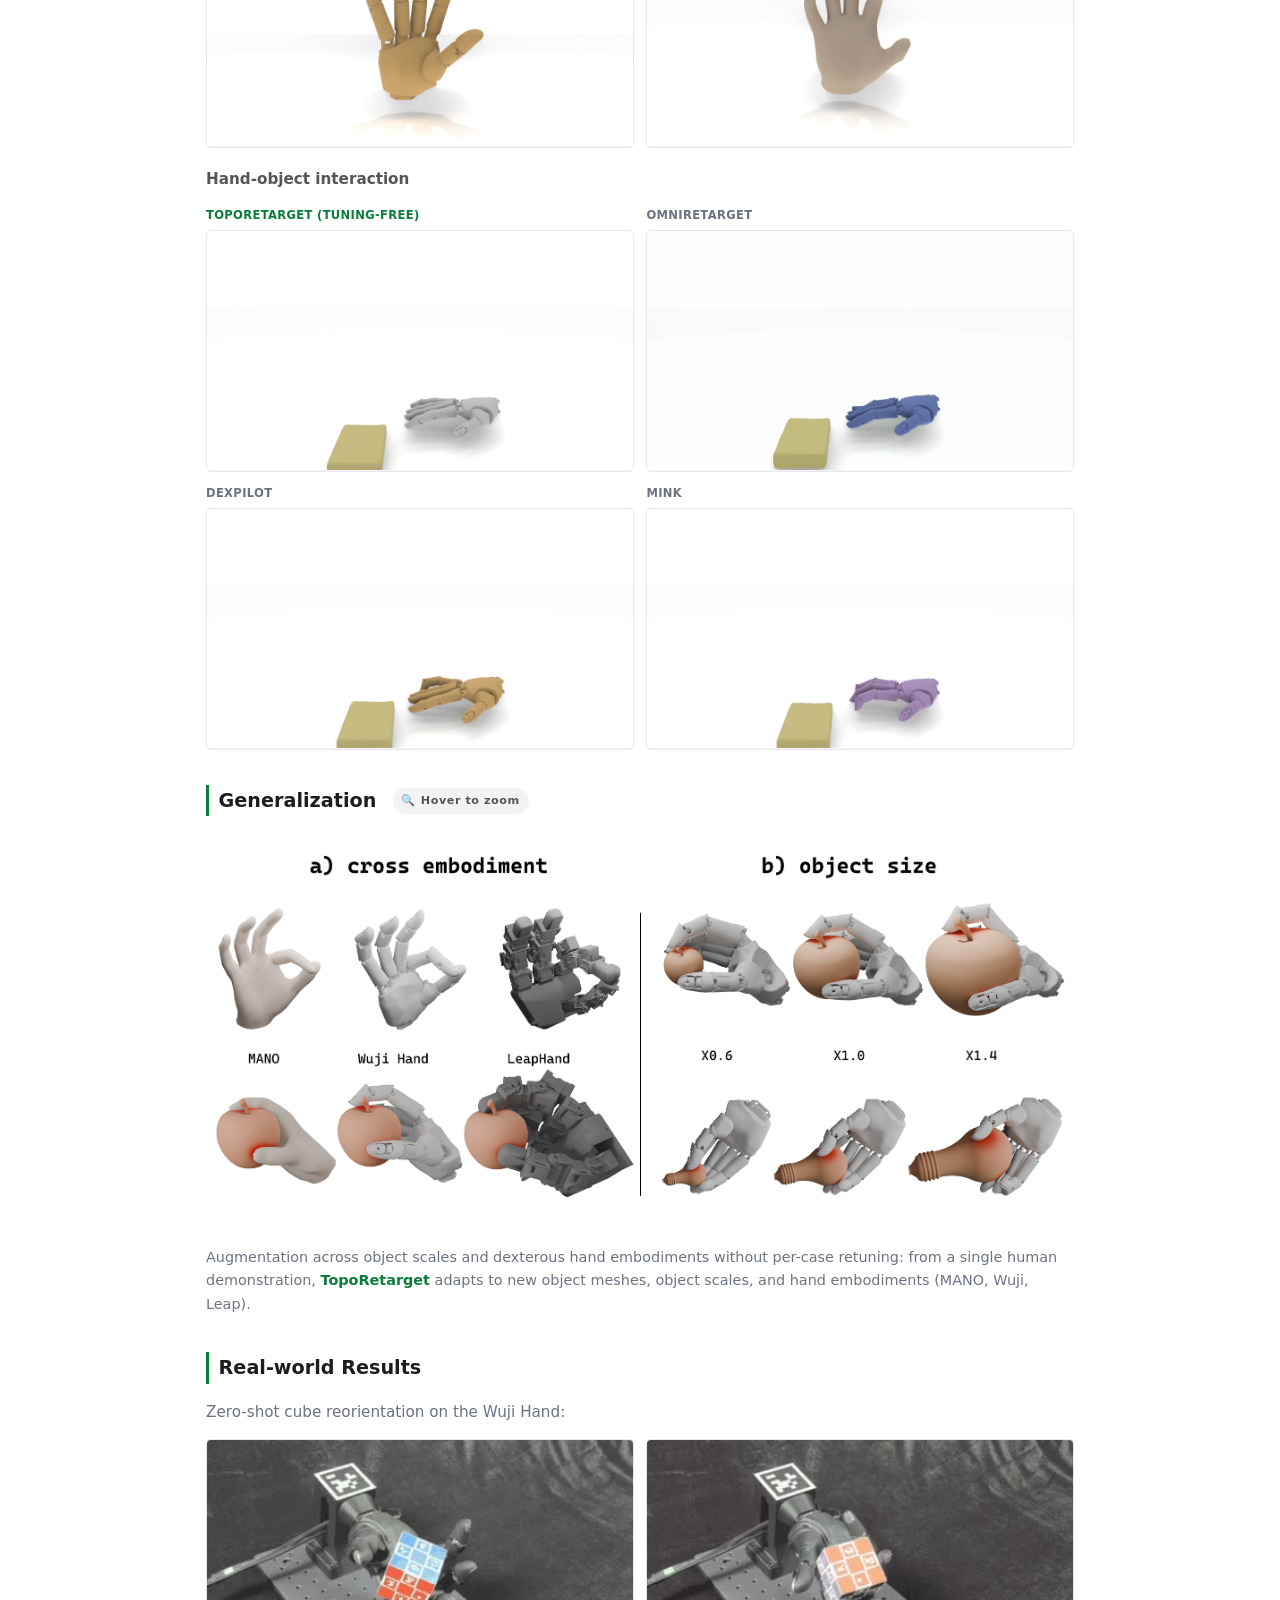
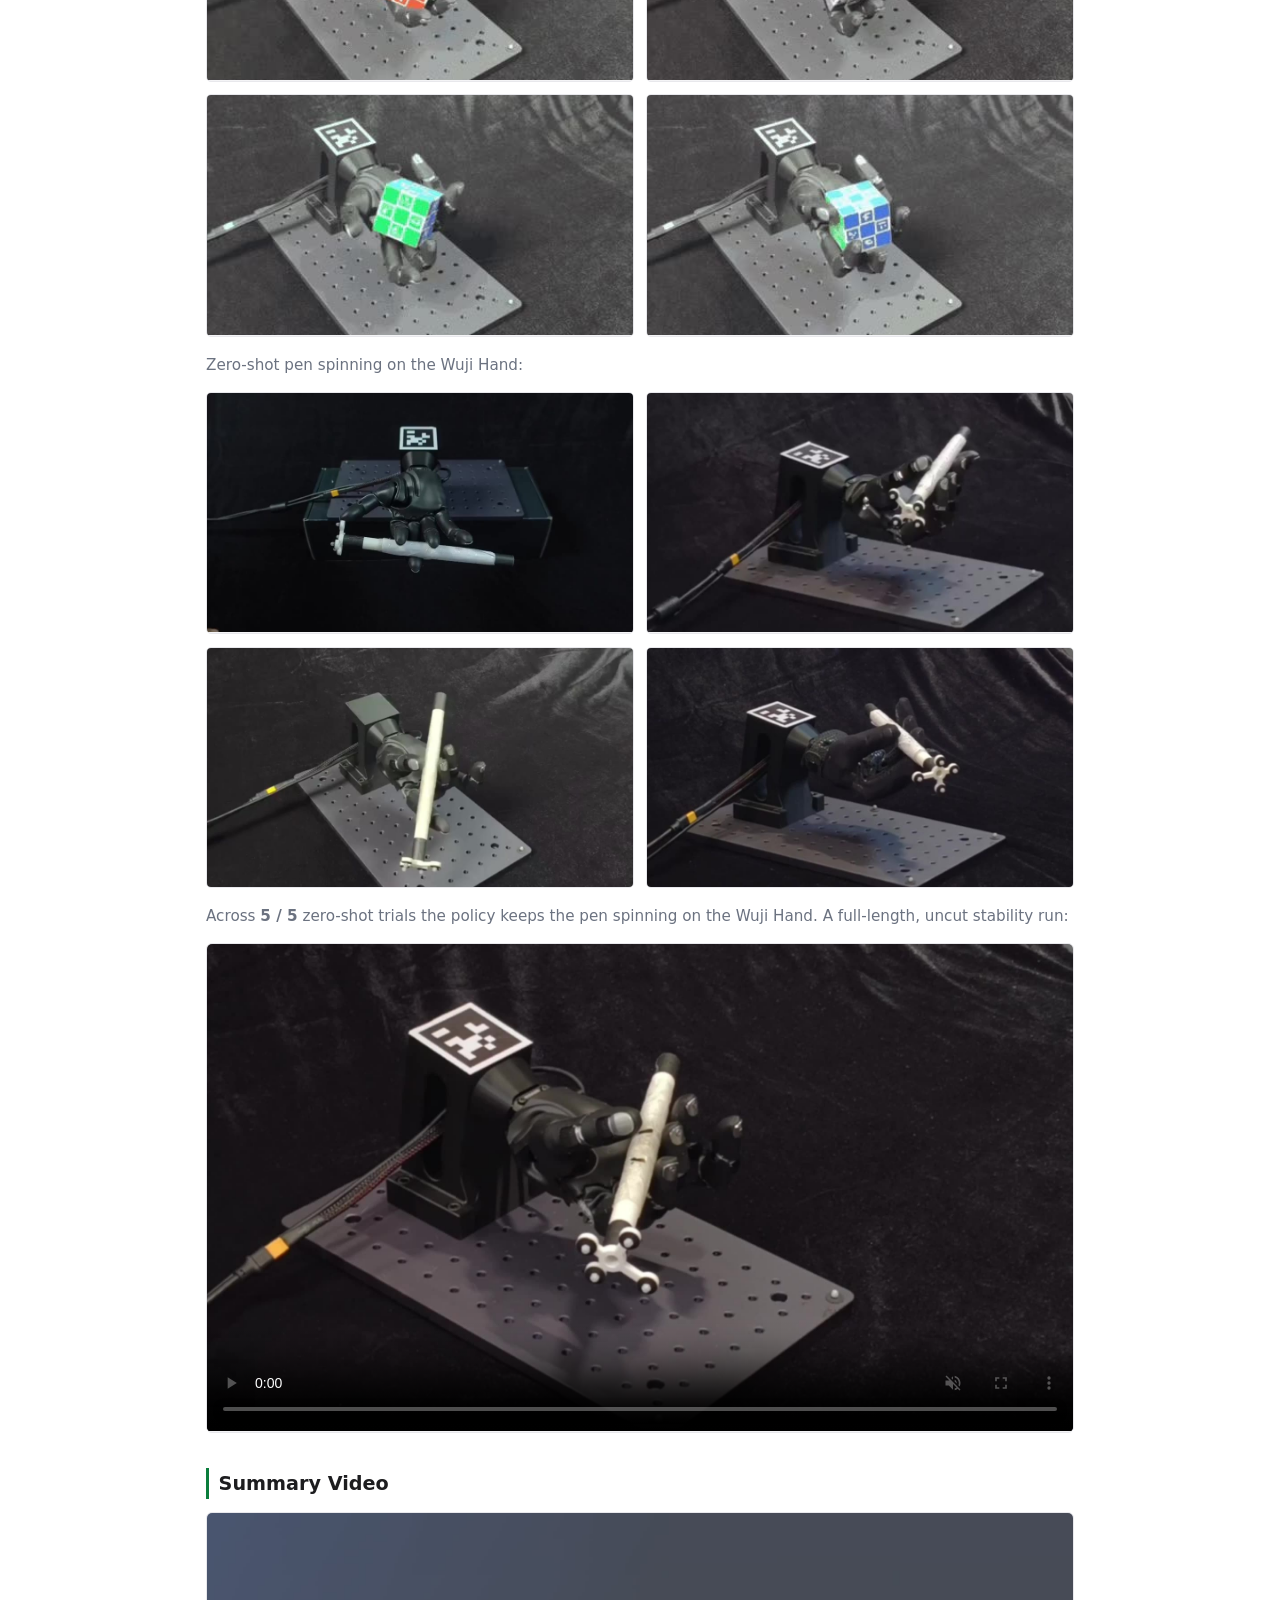
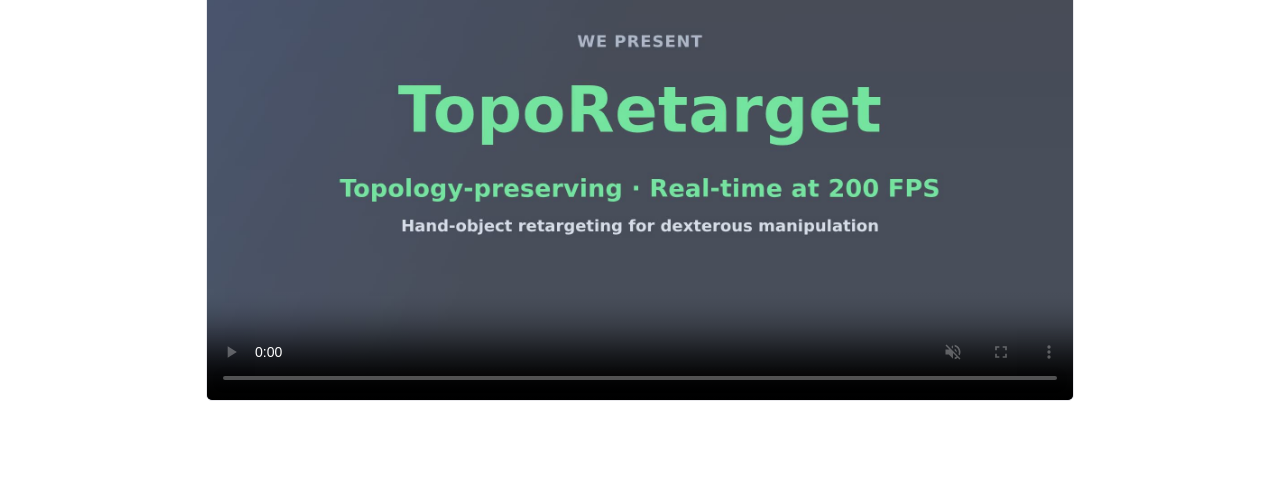
==== commit 20a711bd: "Remove unmute captions and the last CoRL mention; README uses serve.py - Drop the "Unmute for backgr" ====
--- a/index.html
+++ b/index.html
@@ -19,7 +19,6 @@
 <section class="hero">
   <video src="static/videos/hero.mp4" poster="static/videos/posters/hero.jpg"
          autoplay muted loop playsinline controls preload="metadata"></video>
-  <p class="caption"><span class="muted">Unmute for background music.</span></p>
 </section>
 
 <section>
@@ -147,7 +146,6 @@
   <h2>Summary Video</h2>
   <figure class="vid wide">
     <video src="static/videos/hero-short.mp4" poster="static/videos/posters/hero-short.jpg" autoplay muted loop playsinline controls preload="metadata"></video>
-    <figcaption><span class="muted">Unmute for background music.</span></figcaption>
   </figure>
 </section>
 
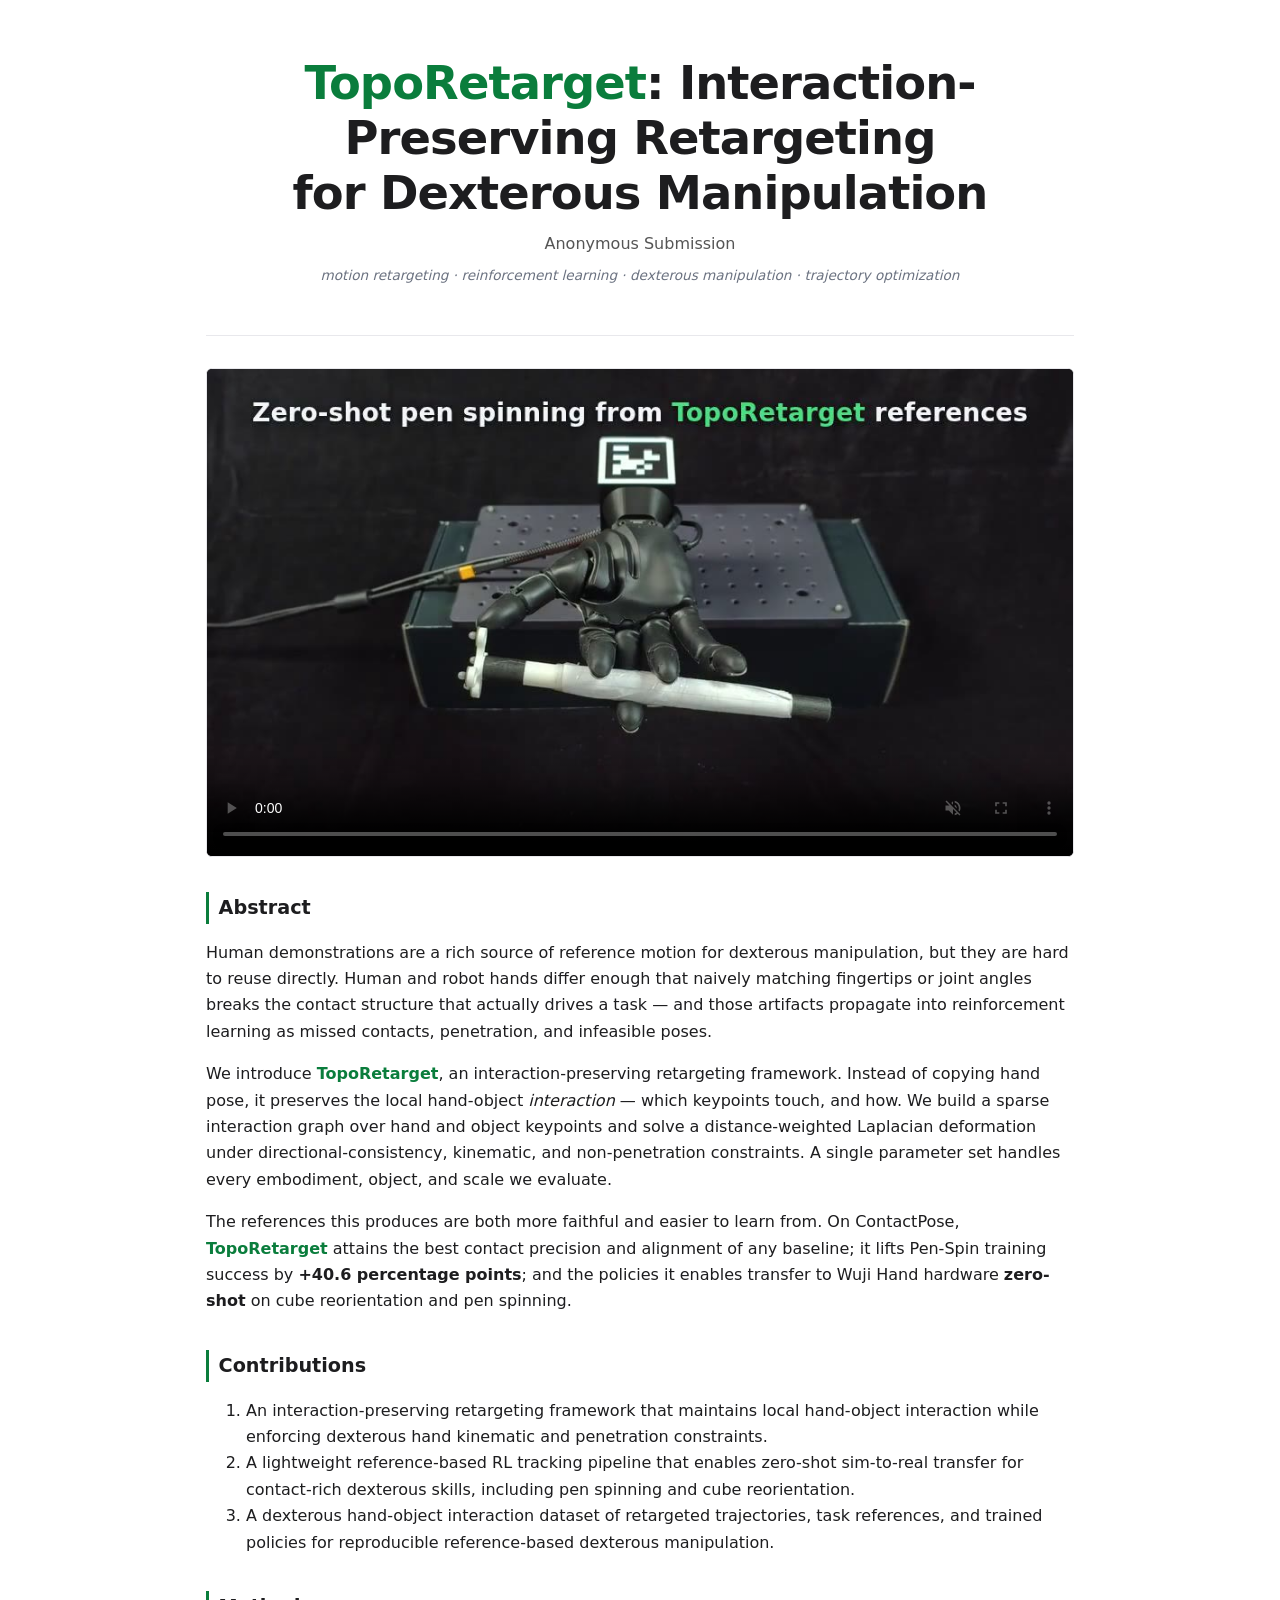
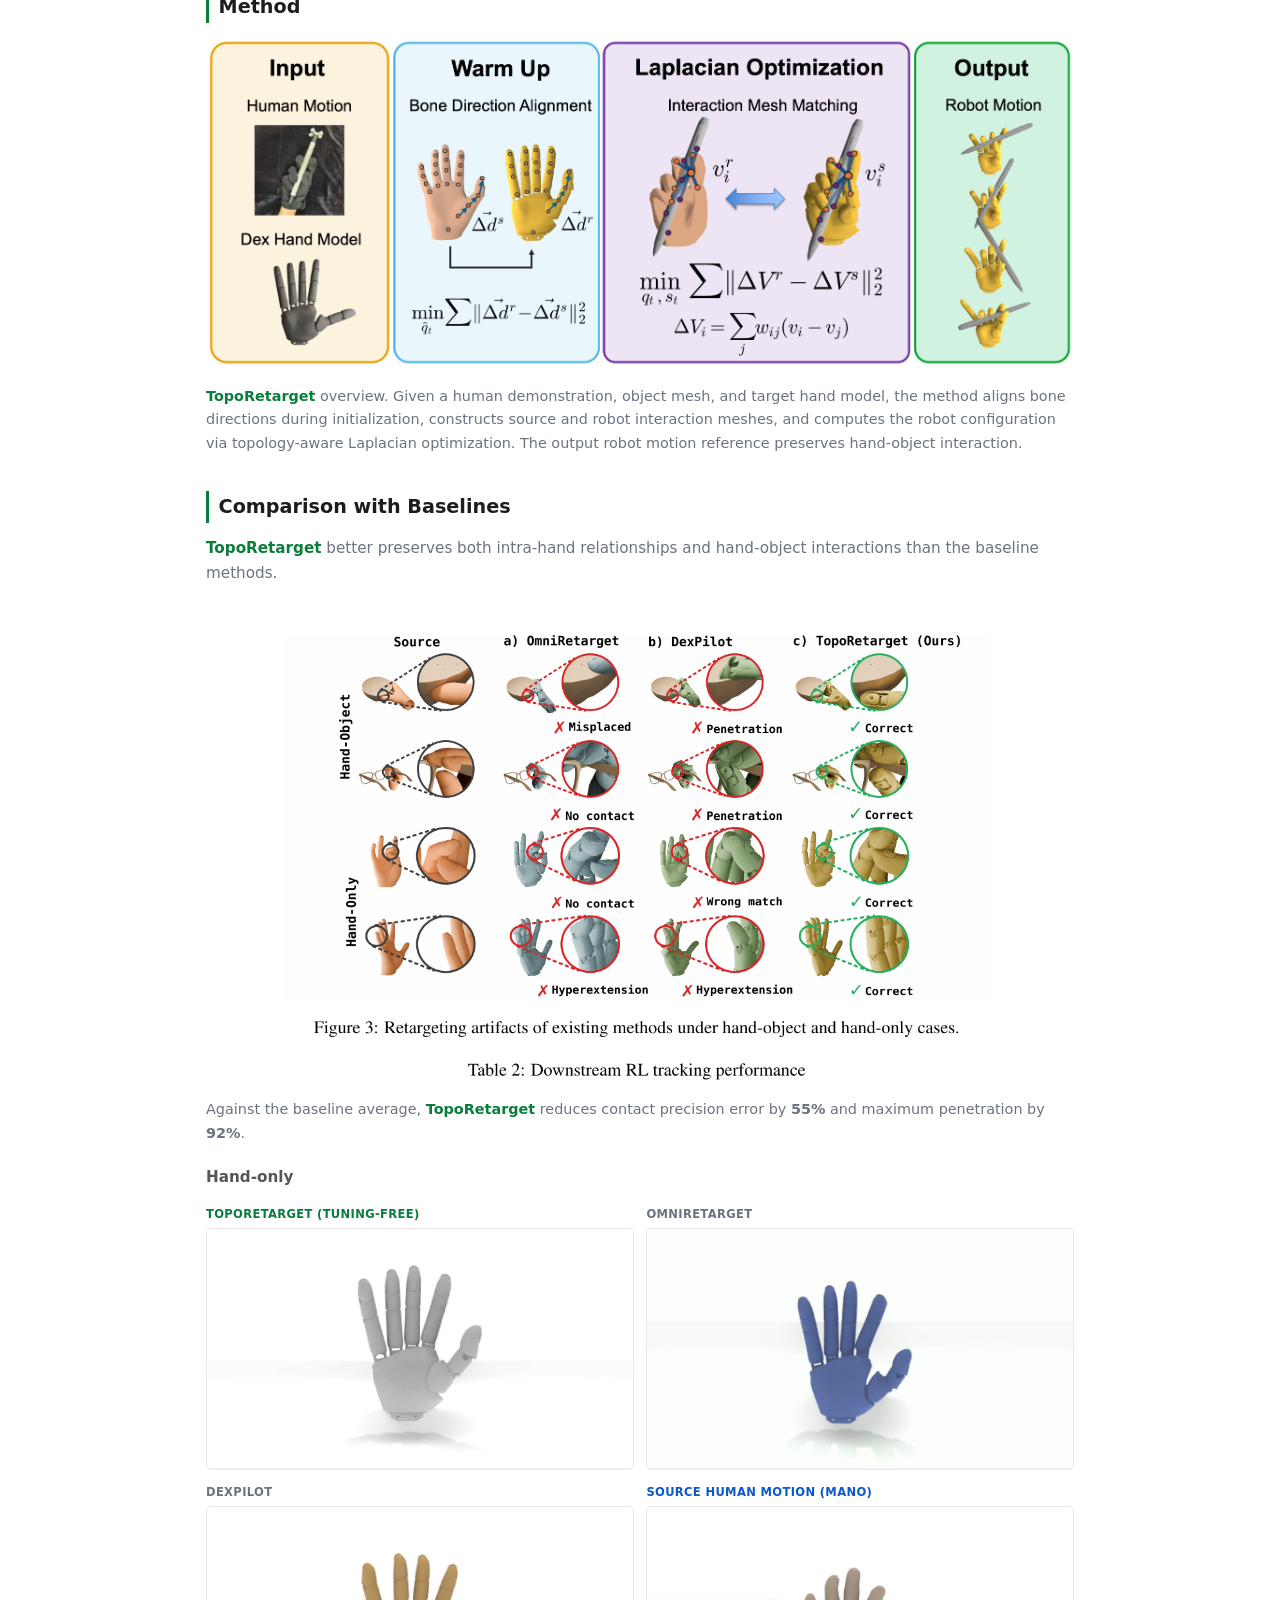
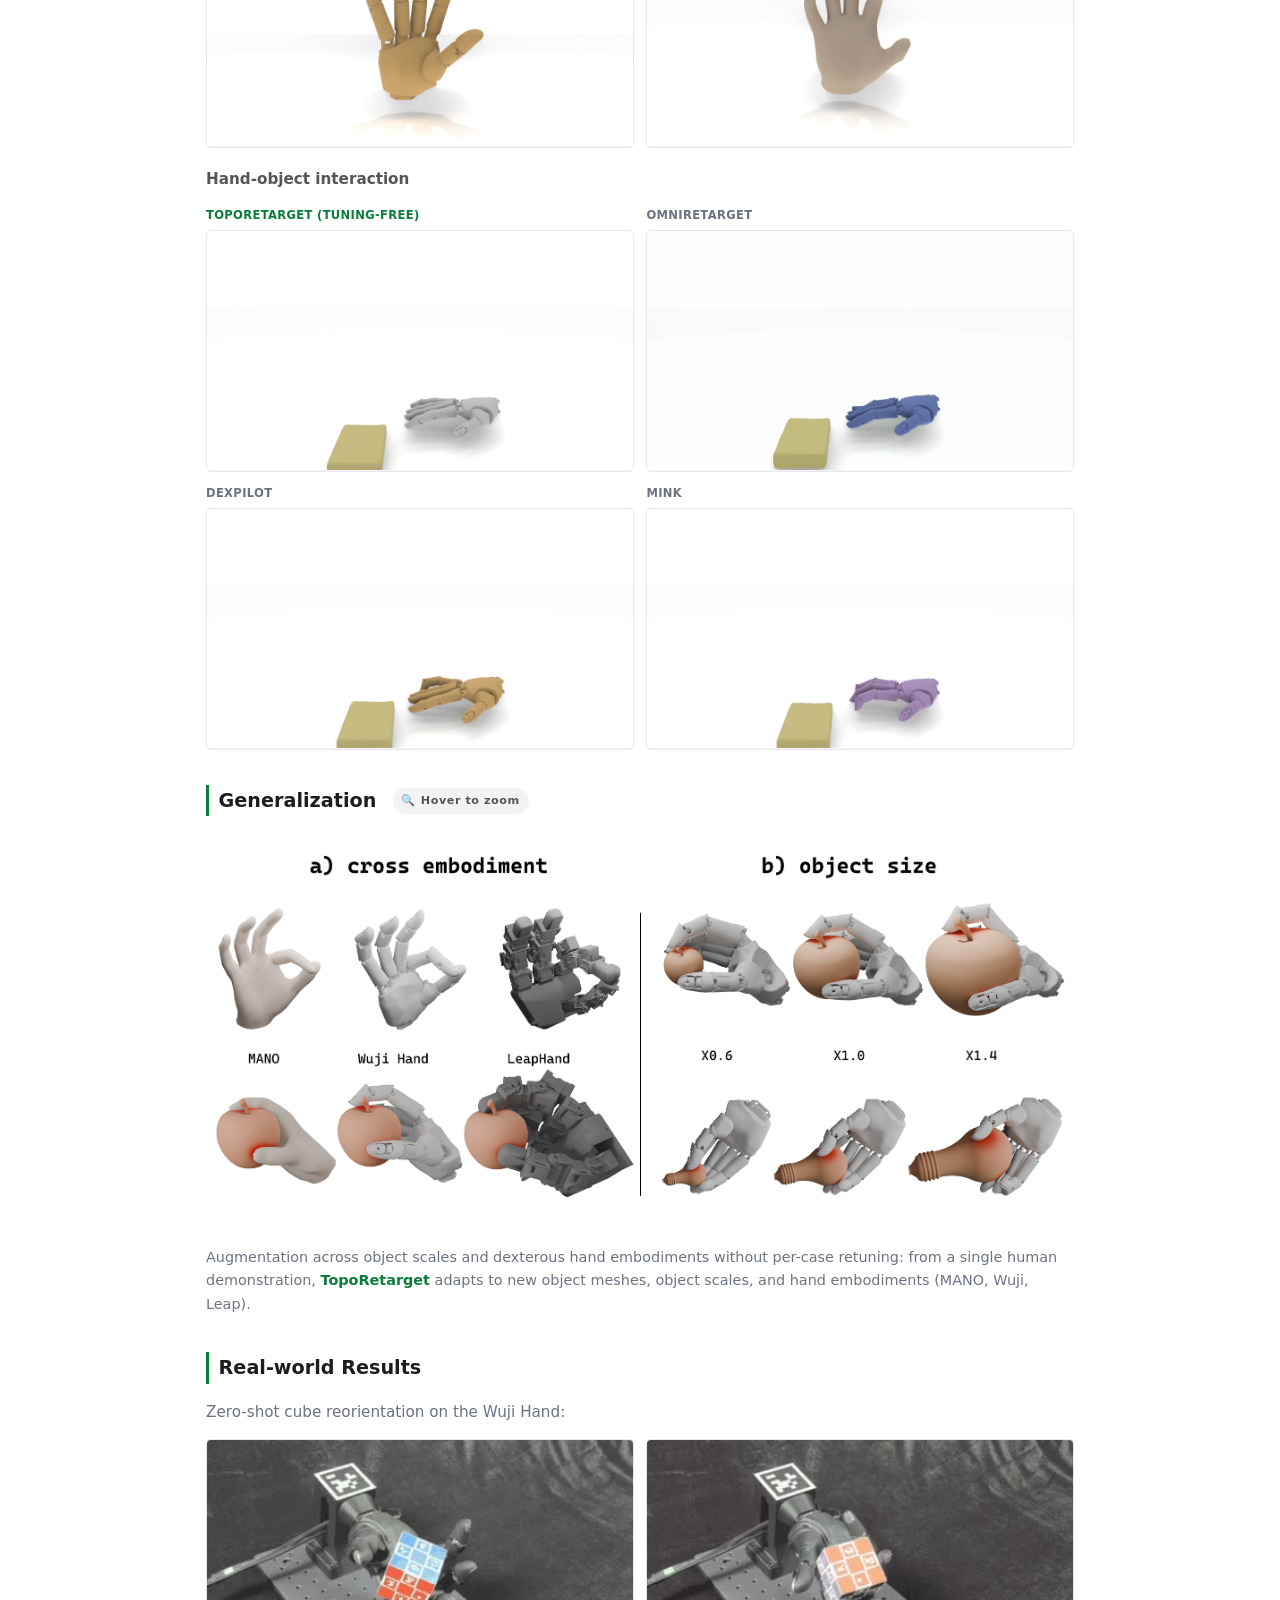
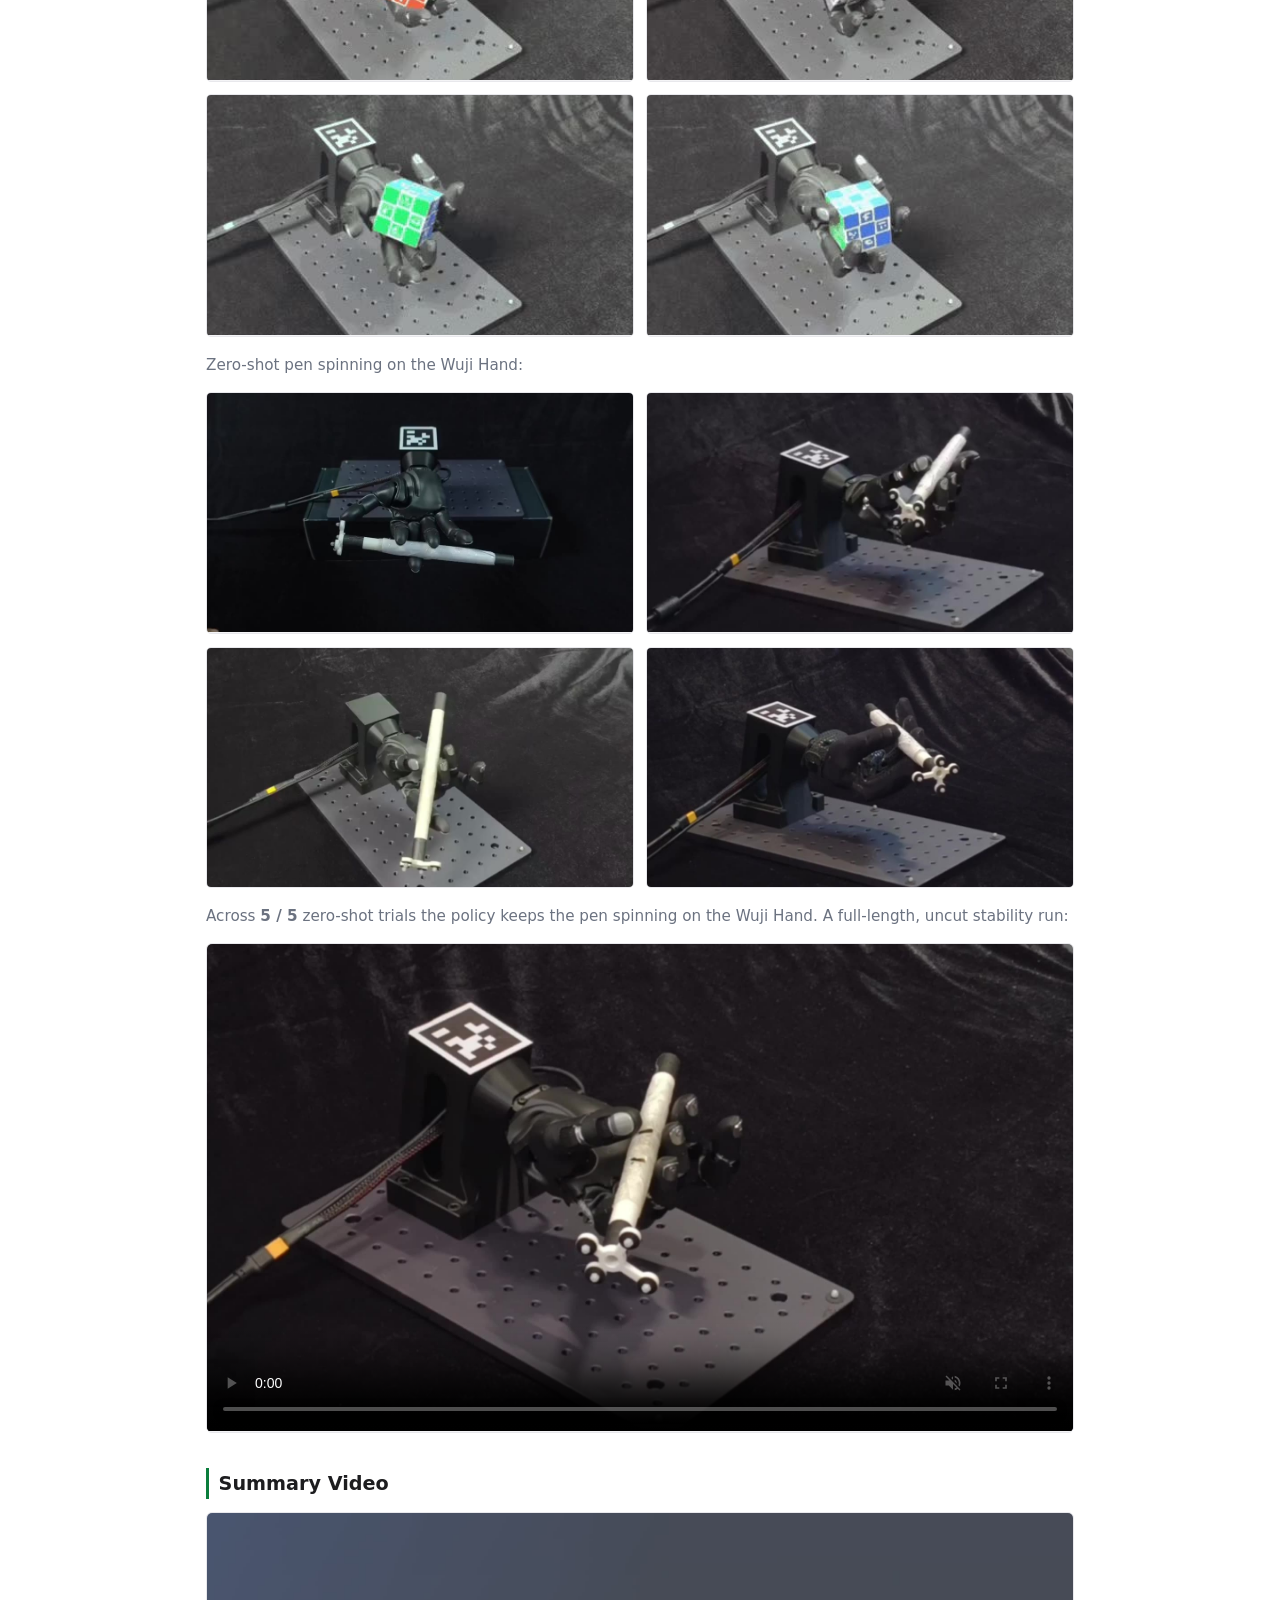
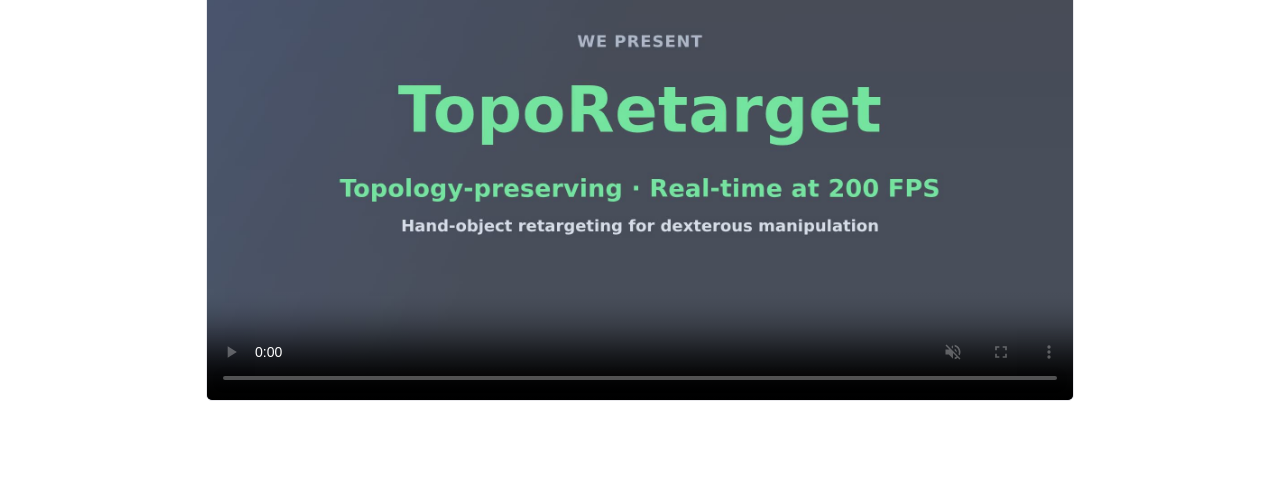
==== commit cbcab5c6: "Align page wording and stats with the paper - Use "interaction-preserving" framing (title, h1, abstr" ====
--- a/index.html
+++ b/index.html
@@ -3,13 +3,13 @@
 <head>
 <meta charset="UTF-8">
 <meta name="viewport" content="width=device-width, initial-scale=1.0">
-<title>TopoRetarget: Interaction-centric Retargeting for Dexterous Manipulation</title>
+<title>TopoRetarget: Interaction-Preserving Retargeting for Dexterous Manipulation</title>
 <link rel="stylesheet" href="static/css/style.css">
 </head>
 <body>
 
 <header>
-  <h1><span class="topo">TopoRetarget</span>: Interaction-centric Retargeting<br>for Dexterous Manipulation</h1>
+  <h1><span class="topo">TopoRetarget</span>: Interaction-Preserving Retargeting<br>for Dexterous Manipulation</h1>
   <p class="authors">Anonymous Submission</p>
   <p class="keywords">
     motion retargeting · reinforcement learning · dexterous manipulation · trajectory optimization
@@ -31,8 +31,8 @@
     poses.
   </p>
   <p>
-    We introduce <span class="topo">TopoRetarget</span>, an interaction-centric retargeting framework.
-    Instead of copying hand pose, it preserves the local hand-object <i>topology</i> &mdash; which
+    We introduce <span class="topo">TopoRetarget</span>, an interaction-preserving retargeting framework.
+    Instead of copying hand pose, it preserves the local hand-object <i>interaction</i> &mdash; which
     keypoints touch, and how. We build a sparse interaction graph over hand and object keypoints and
     solve a distance-weighted Laplacian deformation under directional-consistency, kinematic, and
     non-penetration constraints. A single parameter set handles every embodiment, object, and scale
@@ -49,7 +49,7 @@
 <section>
   <h2>Contributions</h2>
   <ol>
-    <li>An interaction-centric retargeting framework that preserves local hand-object topology while
+    <li>An interaction-preserving retargeting framework that maintains local hand-object interaction while
       enforcing dexterous hand kinematic and penetration constraints.</li>
     <li>A lightweight reference-based RL tracking pipeline that enables zero-shot sim-to-real
       transfer for contact-rich dexterous skills, including pen spinning and cube reorientation.</li>
@@ -78,7 +78,7 @@
   <img src="static/images/fig3_comparison.png" alt="Comparison with baselines">
   <p class="caption">
     Against the baseline average, <span class="topo">TopoRetarget</span> reduces contact precision
-    error by <b>36%</b> and maximum penetration by <b>91%</b>.
+    error by <b>55%</b> and maximum penetration by <b>92%</b>.
   </p>
 
   <h3 class="cmp-title">Hand-only</h3>
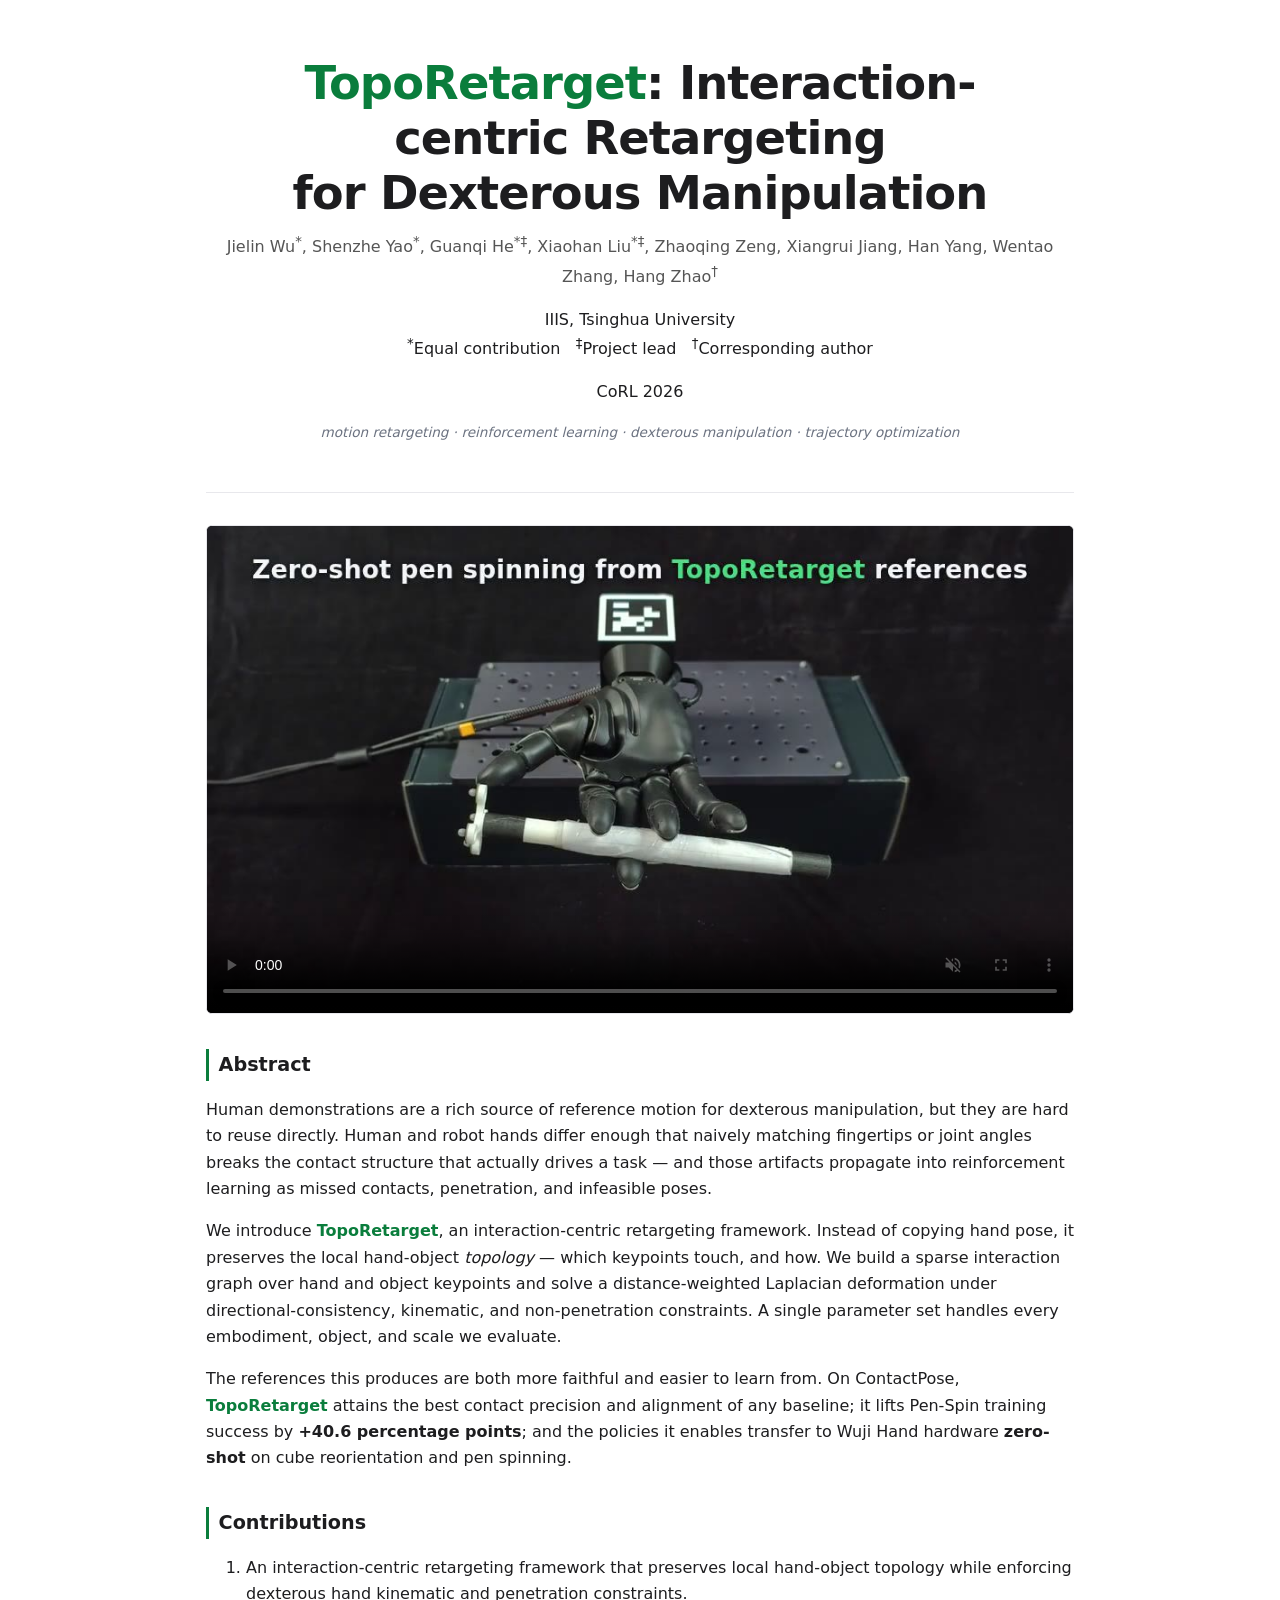
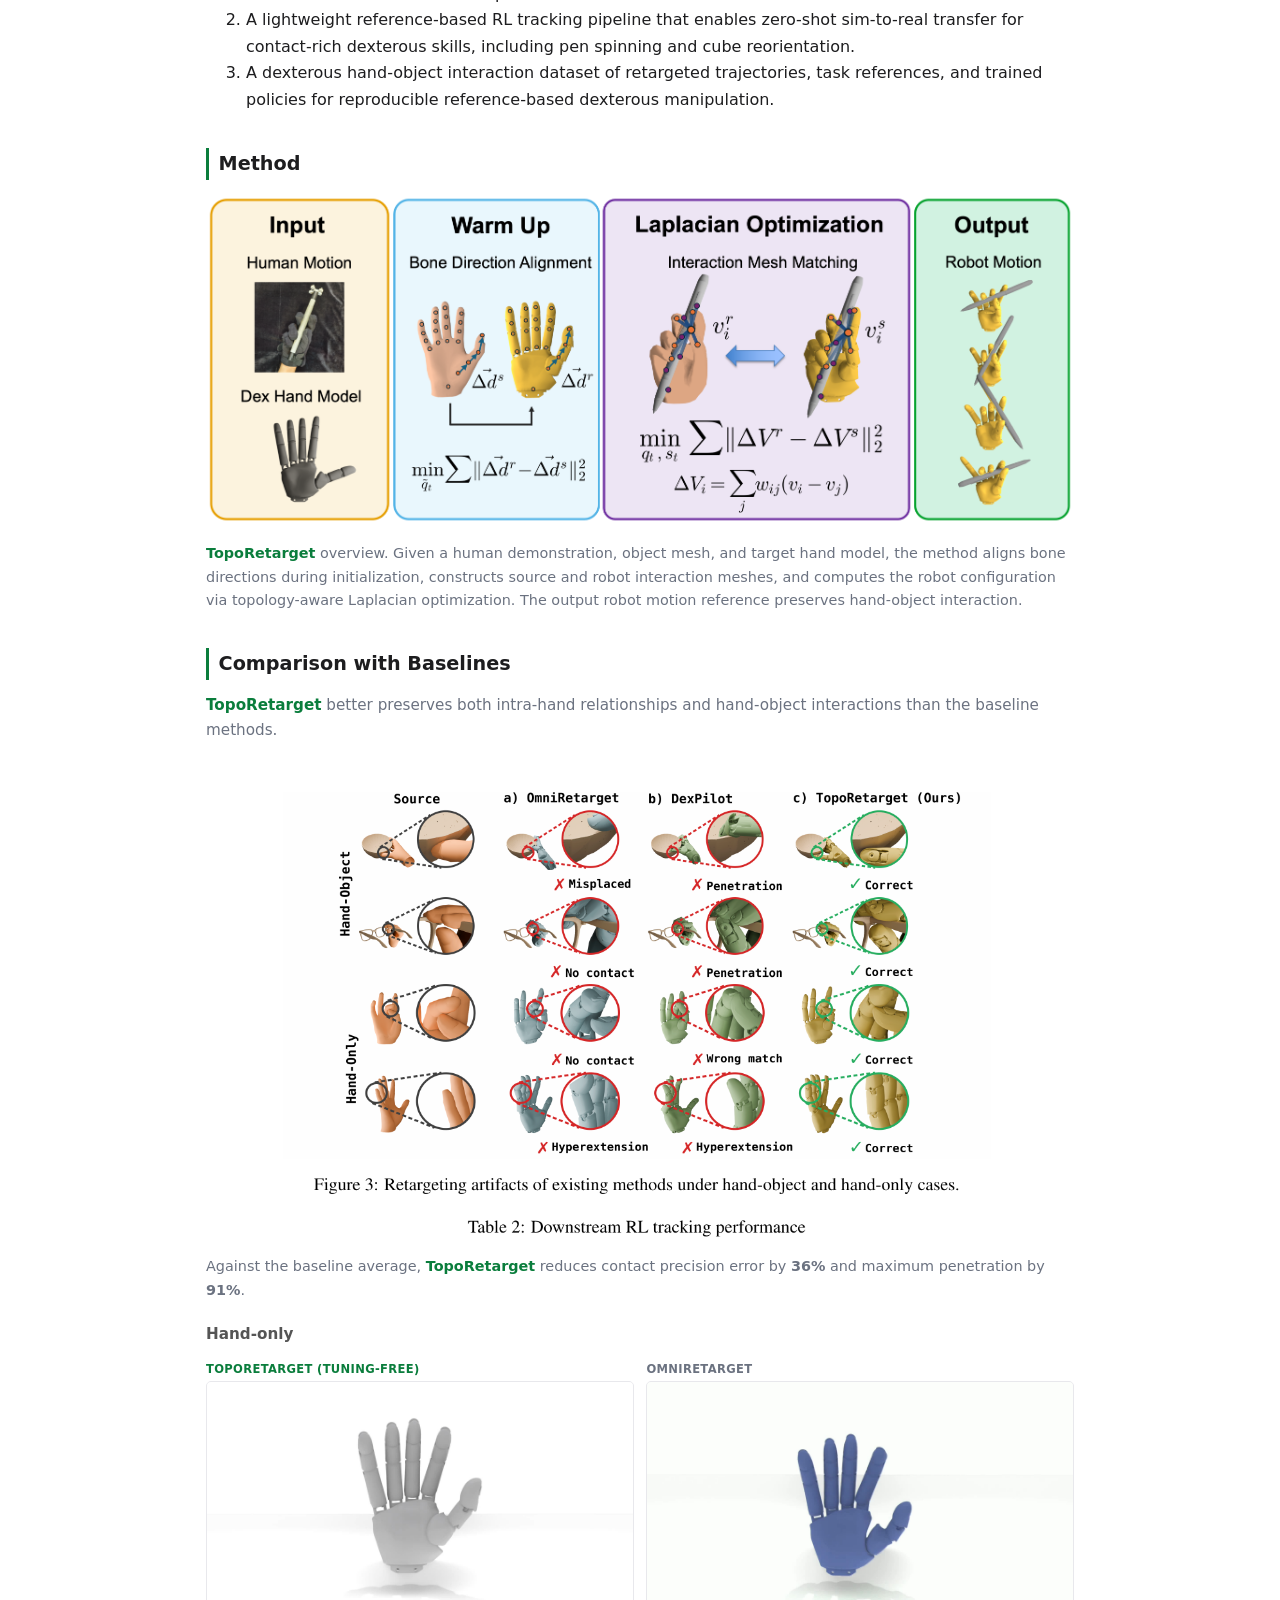
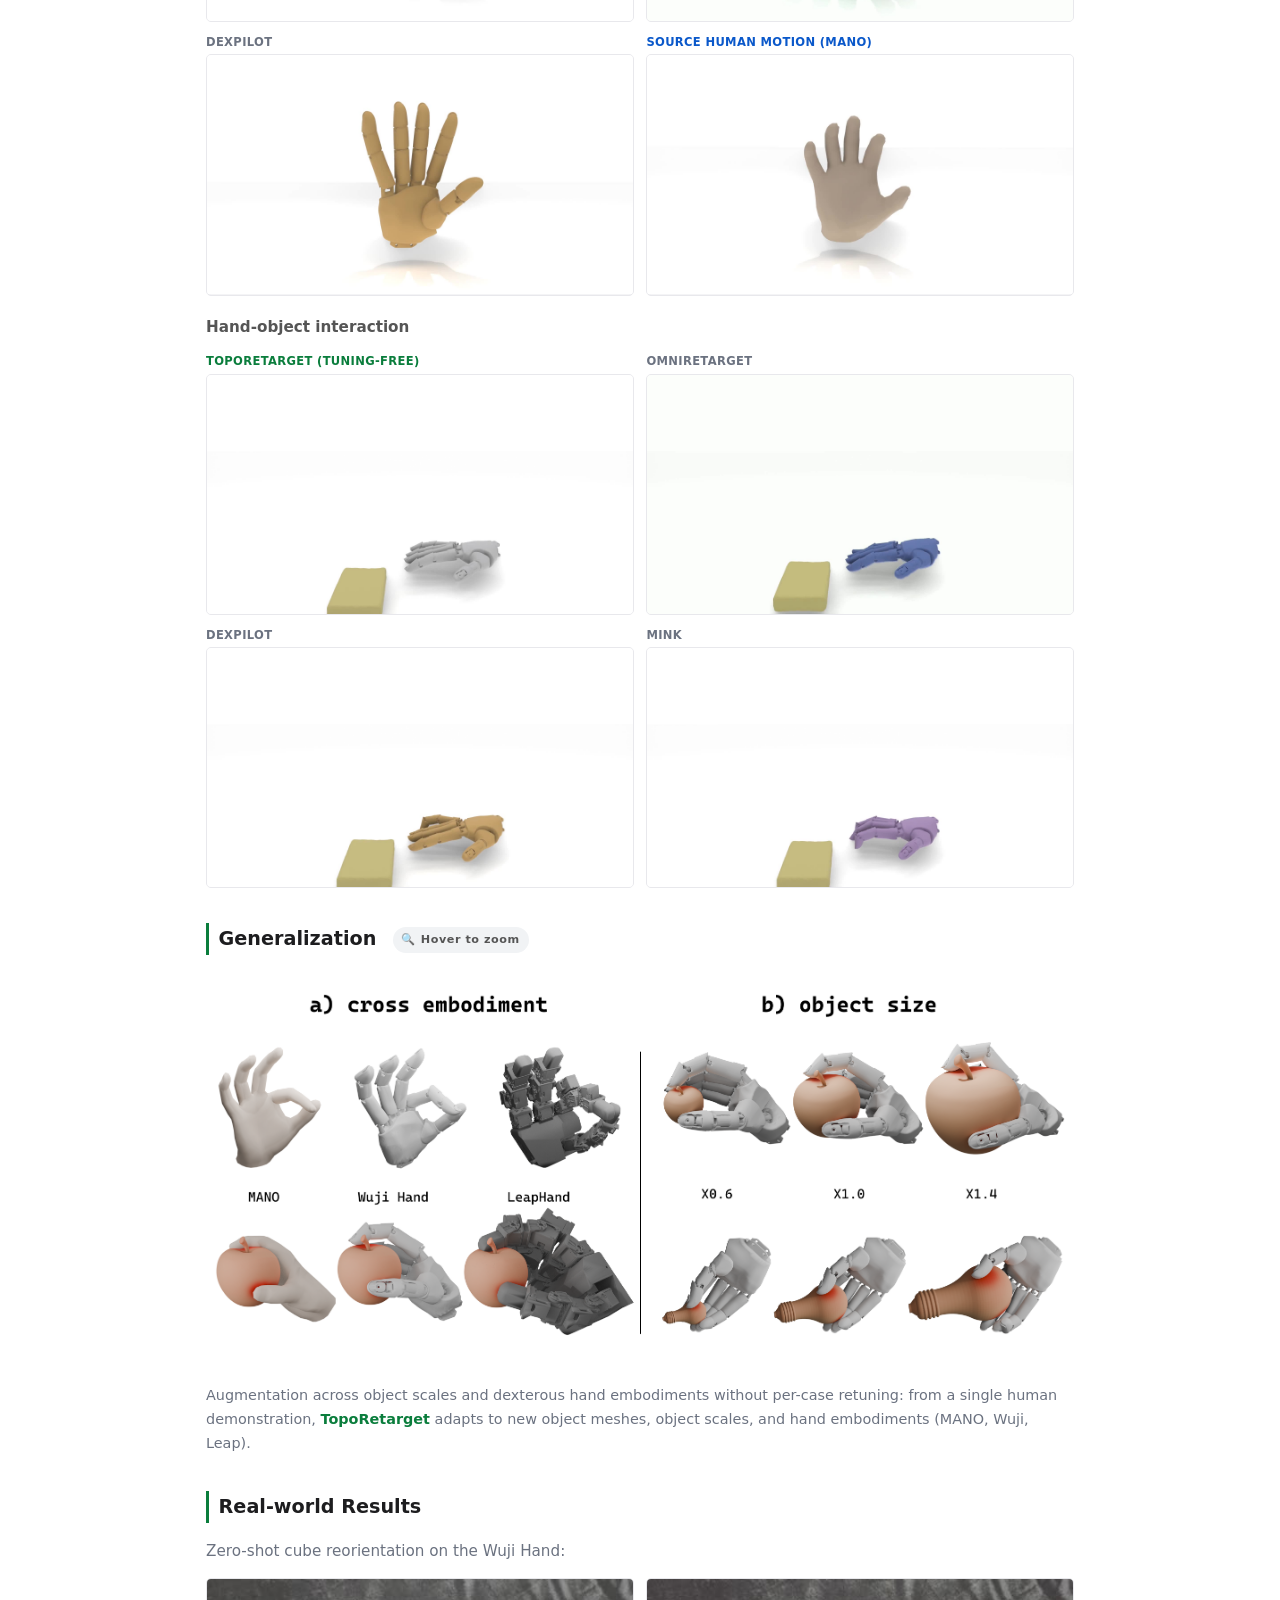
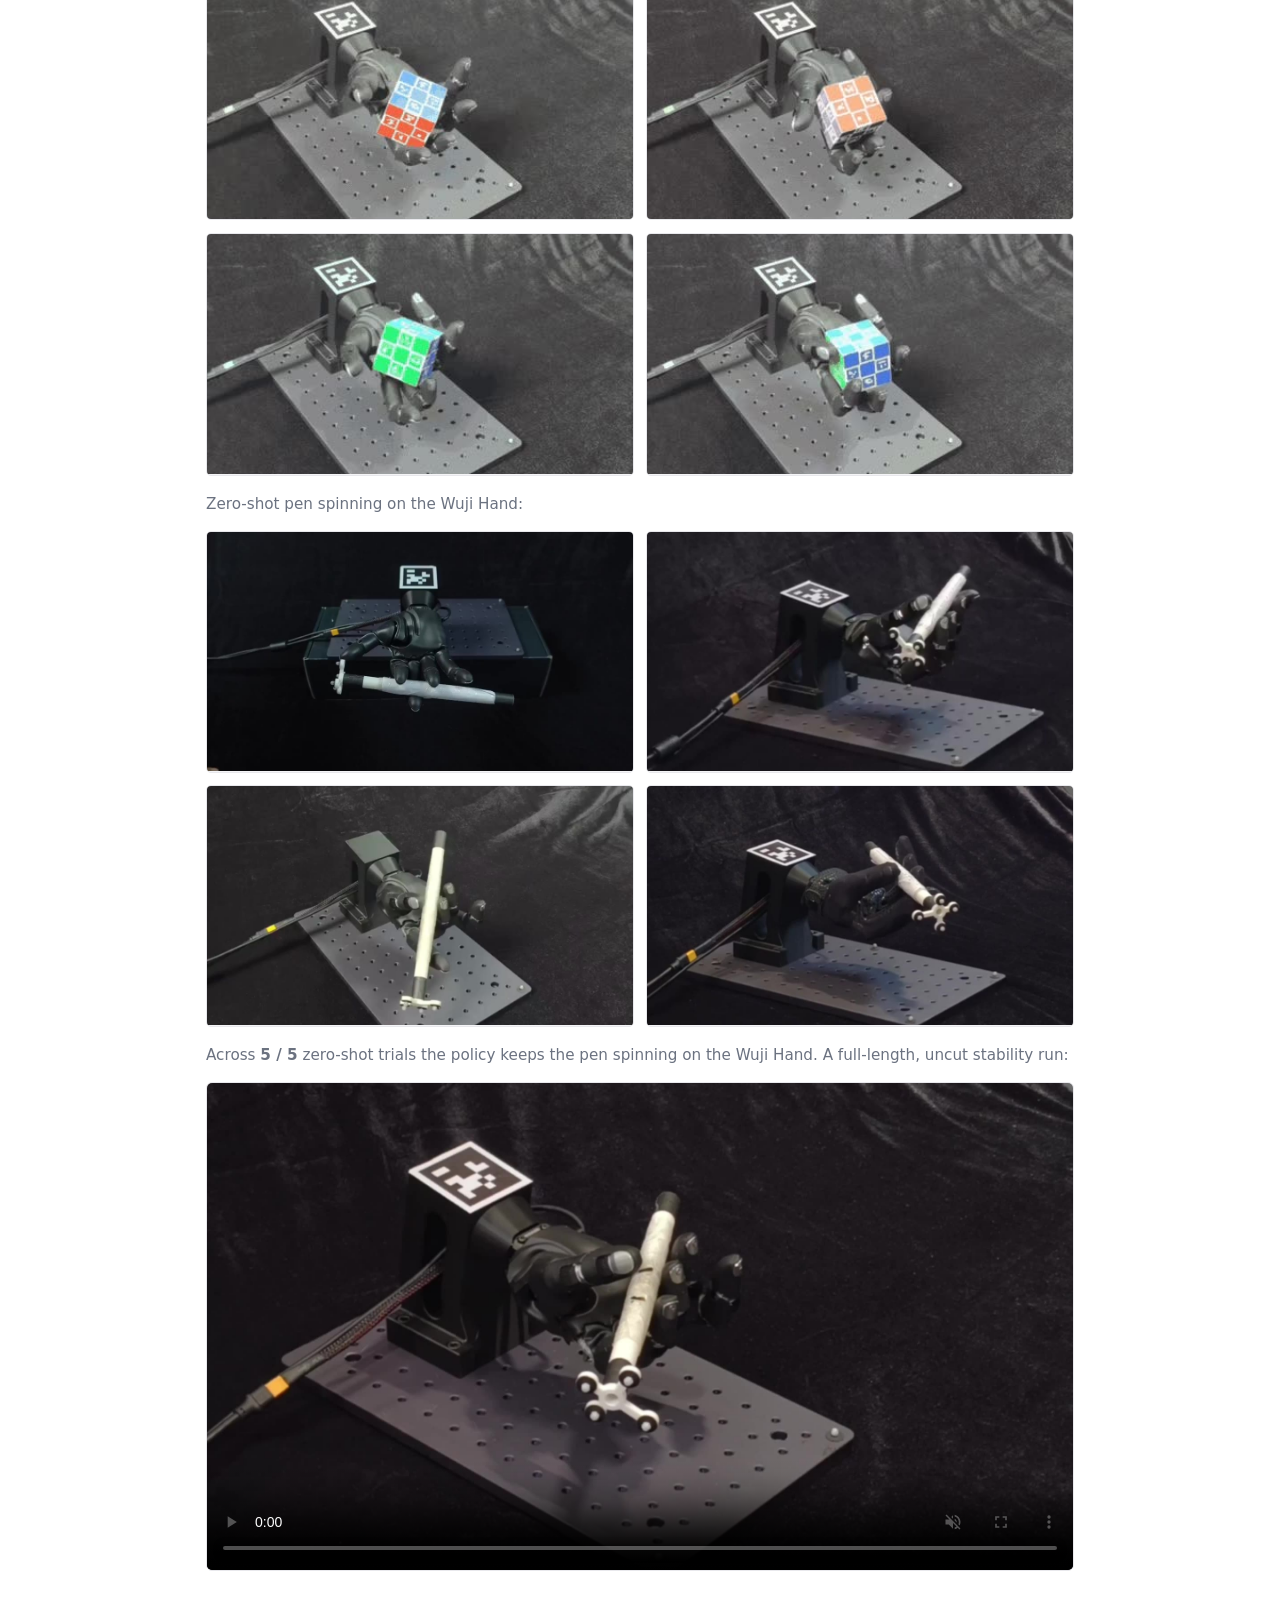
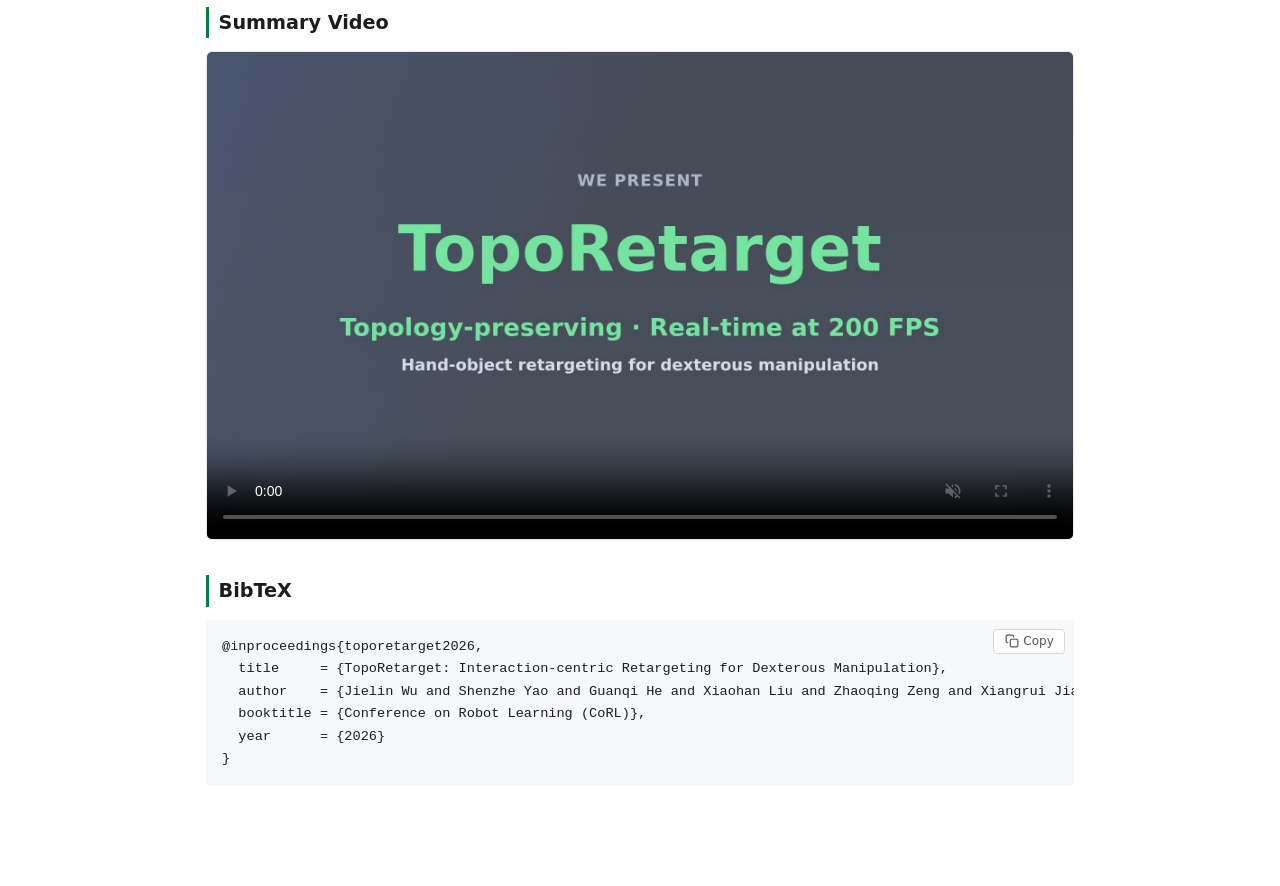
==== commit 25acf3a4: "Add real author bylines, CoRL 2026 venue tag, and restore BibTeX De-anonymize the project page now t" ====
--- a/index.html
+++ b/index.html
@@ -3,14 +3,22 @@
 <head>
 <meta charset="UTF-8">
 <meta name="viewport" content="width=device-width, initial-scale=1.0">
-<title>TopoRetarget: Interaction-Preserving Retargeting for Dexterous Manipulation</title>
+<title>TopoRetarget: Interaction-centric Retargeting for Dexterous Manipulation</title>
 <link rel="stylesheet" href="static/css/style.css">
 </head>
 <body>
 
 <header>
-  <h1><span class="topo">TopoRetarget</span>: Interaction-Preserving Retargeting<br>for Dexterous Manipulation</h1>
-  <p class="authors">Anonymous Submission</p>
+  <h1><span class="topo">TopoRetarget</span>: Interaction-centric Retargeting<br>for Dexterous Manipulation</h1>
+  <p class="authors">
+    Jielin Wu<sup>*</sup>, Shenzhe Yao<sup>*</sup>, Guanqi He<sup>*&Dagger;</sup>, Xiaohan Liu<sup>*&Dagger;</sup>,
+    Zhaoqing Zeng, Xiangrui Jiang, Han Yang, Wentao Zhang, Hang Zhao<sup>&dagger;</sup>
+  </p>
+  <p class="venue">
+    IIIS, Tsinghua University<br>
+    <sup>*</sup>Equal contribution &nbsp; <sup>&Dagger;</sup>Project lead &nbsp; <sup>&dagger;</sup>Corresponding author
+  </p>
+  <p class="venue">CoRL 2026</p>
   <p class="keywords">
     motion retargeting · reinforcement learning · dexterous manipulation · trajectory optimization
   </p>
@@ -31,8 +39,8 @@
     poses.
   </p>
   <p>
-    We introduce <span class="topo">TopoRetarget</span>, an interaction-preserving retargeting framework.
-    Instead of copying hand pose, it preserves the local hand-object <i>interaction</i> &mdash; which
+    We introduce <span class="topo">TopoRetarget</span>, an interaction-centric retargeting framework.
+    Instead of copying hand pose, it preserves the local hand-object <i>topology</i> &mdash; which
     keypoints touch, and how. We build a sparse interaction graph over hand and object keypoints and
     solve a distance-weighted Laplacian deformation under directional-consistency, kinematic, and
     non-penetration constraints. A single parameter set handles every embodiment, object, and scale
@@ -49,7 +57,7 @@
 <section>
   <h2>Contributions</h2>
   <ol>
-    <li>An interaction-preserving retargeting framework that maintains local hand-object interaction while
+    <li>An interaction-centric retargeting framework that preserves local hand-object topology while
       enforcing dexterous hand kinematic and penetration constraints.</li>
     <li>A lightweight reference-based RL tracking pipeline that enables zero-shot sim-to-real
       transfer for contact-rich dexterous skills, including pen spinning and cube reorientation.</li>
@@ -78,7 +86,7 @@
   <img src="static/images/fig3_comparison.png" alt="Comparison with baselines">
   <p class="caption">
     Against the baseline average, <span class="topo">TopoRetarget</span> reduces contact precision
-    error by <b>55%</b> and maximum penetration by <b>92%</b>.
+    error by <b>36%</b> and maximum penetration by <b>91%</b>.
   </p>
 
   <h3 class="cmp-title">Hand-only</h3>
@@ -147,6 +155,22 @@
   <figure class="vid wide">
     <video src="static/videos/hero-short.mp4" poster="static/videos/posters/hero-short.jpg" autoplay muted loop playsinline controls preload="metadata"></video>
   </figure>
+</section>
+
+<section id="bibtex">
+  <h2>BibTeX</h2>
+  <div class="code-block">
+    <button class="copy-btn" type="button" aria-label="Copy BibTeX">
+      <svg viewBox="0 0 24 24" width="14" height="14" fill="none" stroke="currentColor" stroke-width="2" stroke-linecap="round" stroke-linejoin="round"><rect x="9" y="9" width="13" height="13" rx="2"/><path d="M5 15H4a2 2 0 0 1-2-2V4a2 2 0 0 1 2-2h9a2 2 0 0 1 2 2v1"/></svg>
+      <span>Copy</span>
+    </button>
+<pre>@inproceedings{toporetarget2026,
+  title     = {TopoRetarget: Interaction-centric Retargeting for Dexterous Manipulation},
+  author    = {Jielin Wu and Shenzhe Yao and Guanqi He and Xiaohan Liu and Zhaoqing Zeng and Xiangrui Jiang and Han Yang and Wentao Zhang and Hang Zhao},
+  booktitle = {Conference on Robot Learning (CoRL)},
+  year      = {2026}
+}</pre>
+  </div>
 </section>
 
 <script>
@@ -295,6 +319,25 @@
   });
   box.addEventListener('mouseleave', () => { loupe.style.opacity = 0; });
 });
+
+// Copy BibTeX
+document.querySelectorAll('.copy-btn').forEach(btn => {
+  btn.addEventListener('click', async () => {
+    const pre = btn.parentElement.querySelector('pre');
+    try {
+      await navigator.clipboard.writeText(pre.innerText);
+    } catch {
+      const r = document.createRange(); r.selectNodeContents(pre);
+      const s = window.getSelection(); s.removeAllRanges(); s.addRange(r);
+      document.execCommand('copy'); s.removeAllRanges();
+    }
+    const label = btn.querySelector('span');
+    const old = label.textContent;
+    label.textContent = 'Copied!';
+    btn.classList.add('copied');
+    setTimeout(() => { label.textContent = old; btn.classList.remove('copied'); }, 1500);
+  });
+});
 </script>
 </body>
 </html>
--- a/static/css/style.css
+++ b/static/css/style.css
@@ -40,7 +40,6 @@
   letter-spacing: -0.02em;
 }
 .authors { color: var(--soft); margin: .2rem 0; }
-.venue   { color: var(--muted); font-size: .9rem; margin: .2rem 0; }
 .keywords { color: var(--muted); font-size: .85rem; margin: .4rem 0 .8rem; font-style: italic; }
 .caption { color: var(--muted); font-size: .9rem; margin-top: .35rem; }
 .section-intro { color: var(--muted); font-size: .95rem; margin: .2rem 0 .9rem; }
@@ -142,6 +141,23 @@
   text-transform: uppercase;
   color: var(--muted);
   margin-bottom: .3rem;
+}
+.cmp figure.vid .tag { line-height: 1.25; }
+/* Keep videos row-aligned when labels of different lengths wrap (mobile
+   staircase fix): let each figure span a tag-row + video-row via subgrid,
+   so tags share one row height and videos share another across columns. */
+@supports (grid-template-rows: subgrid) {
+  .cmp.grid { grid-auto-rows: min-content; }
+  .cmp figure.vid {
+    grid-row: span 2;
+    display: grid;
+    grid-template-rows: subgrid;
+    row-gap: 0; /* tag->video spacing comes from tag margin, not the grid gap */
+  }
+}
+/* Fallback for browsers without subgrid: reserve a 2-line tag height. */
+@supports not (grid-template-rows: subgrid) {
+  .cmp figure.vid .tag { min-height: 2.5em; }
 }
 /* 2x2 finger-opposition grid: gentler hover zoom (half width) */
 @media (hover: hover) {
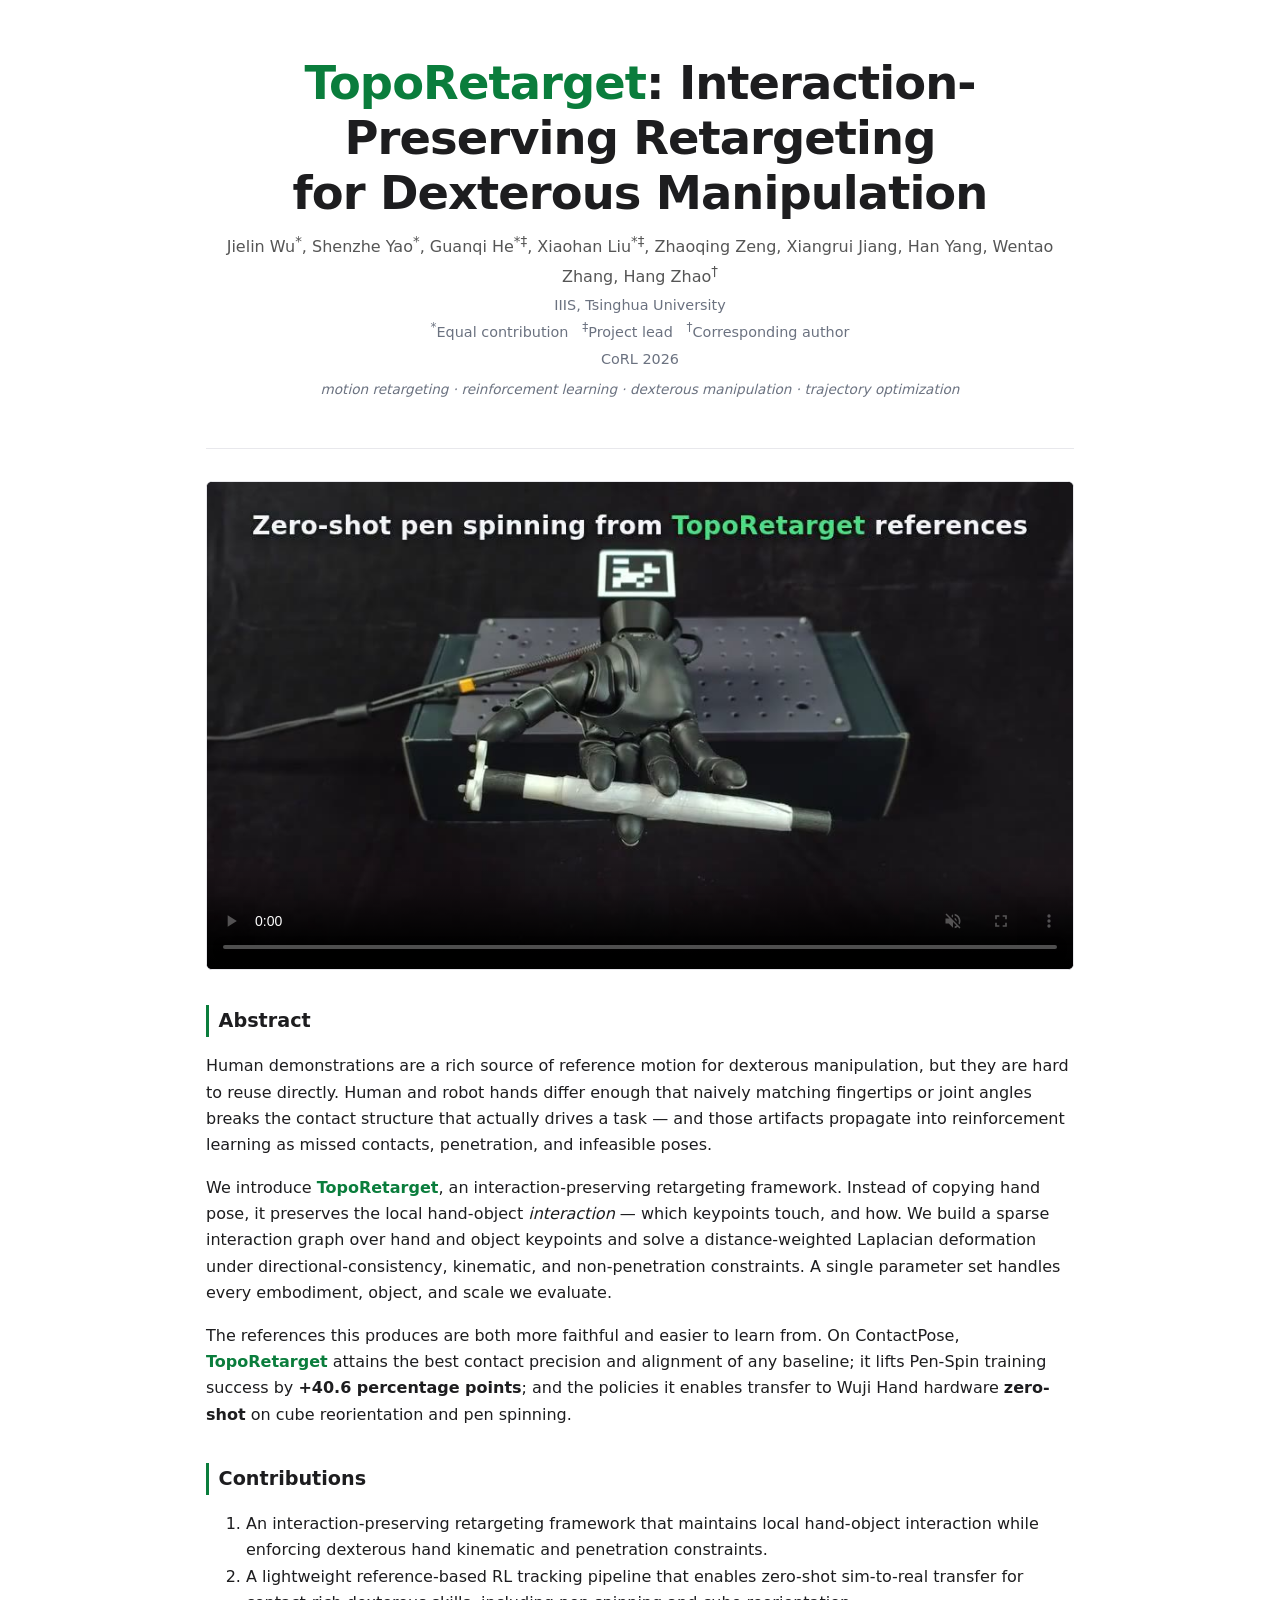
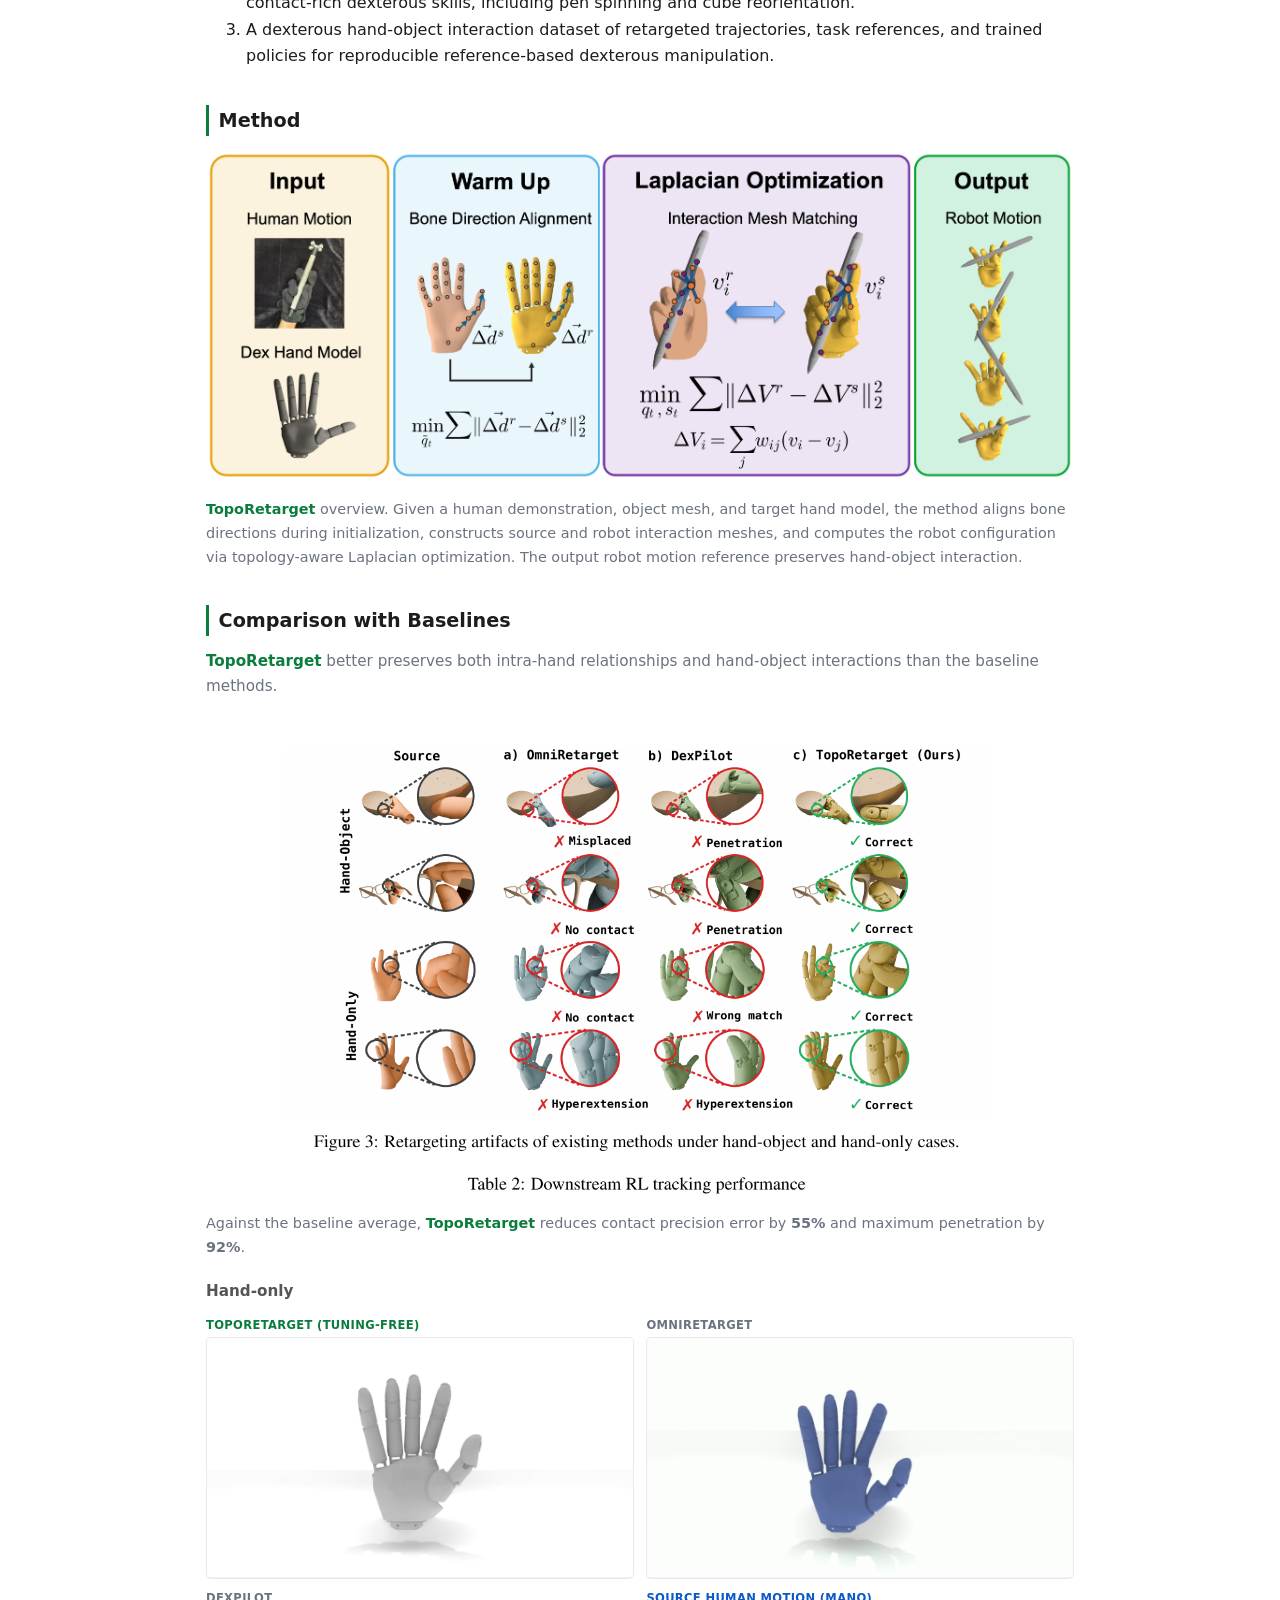
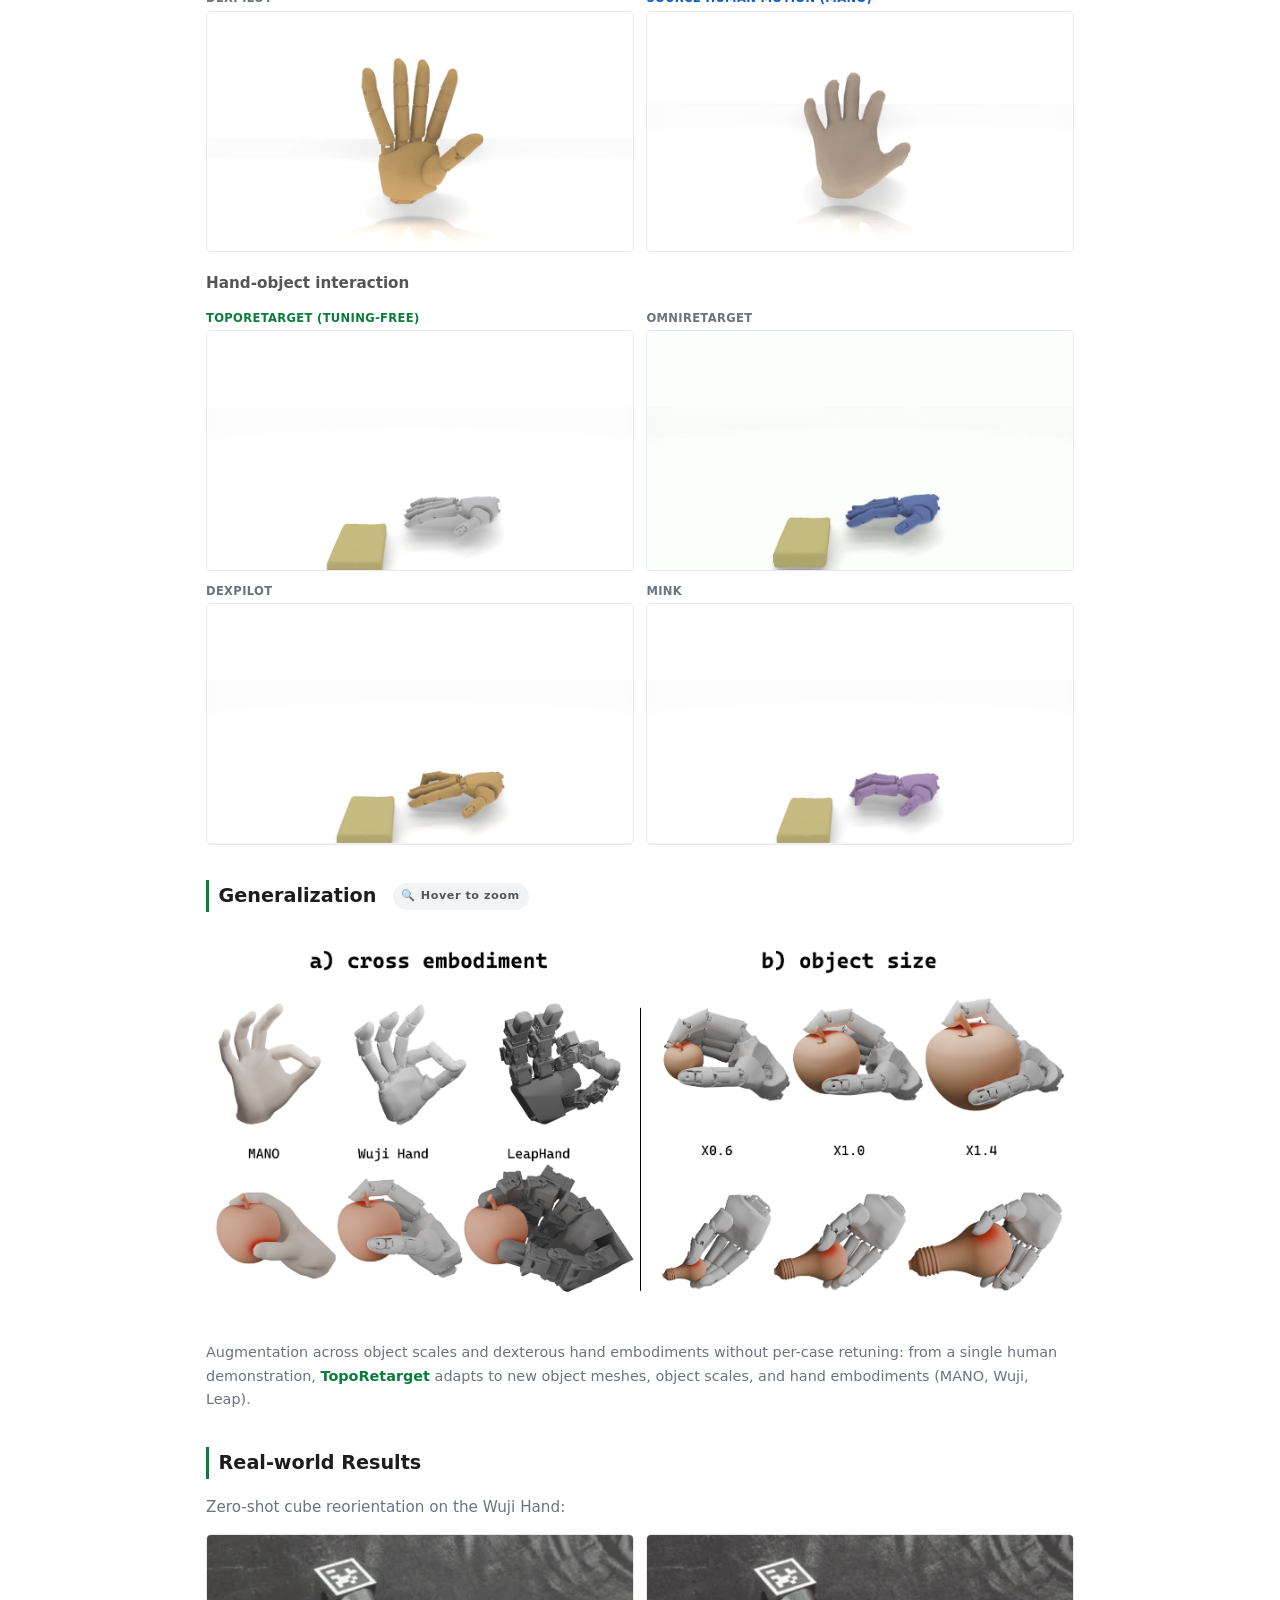
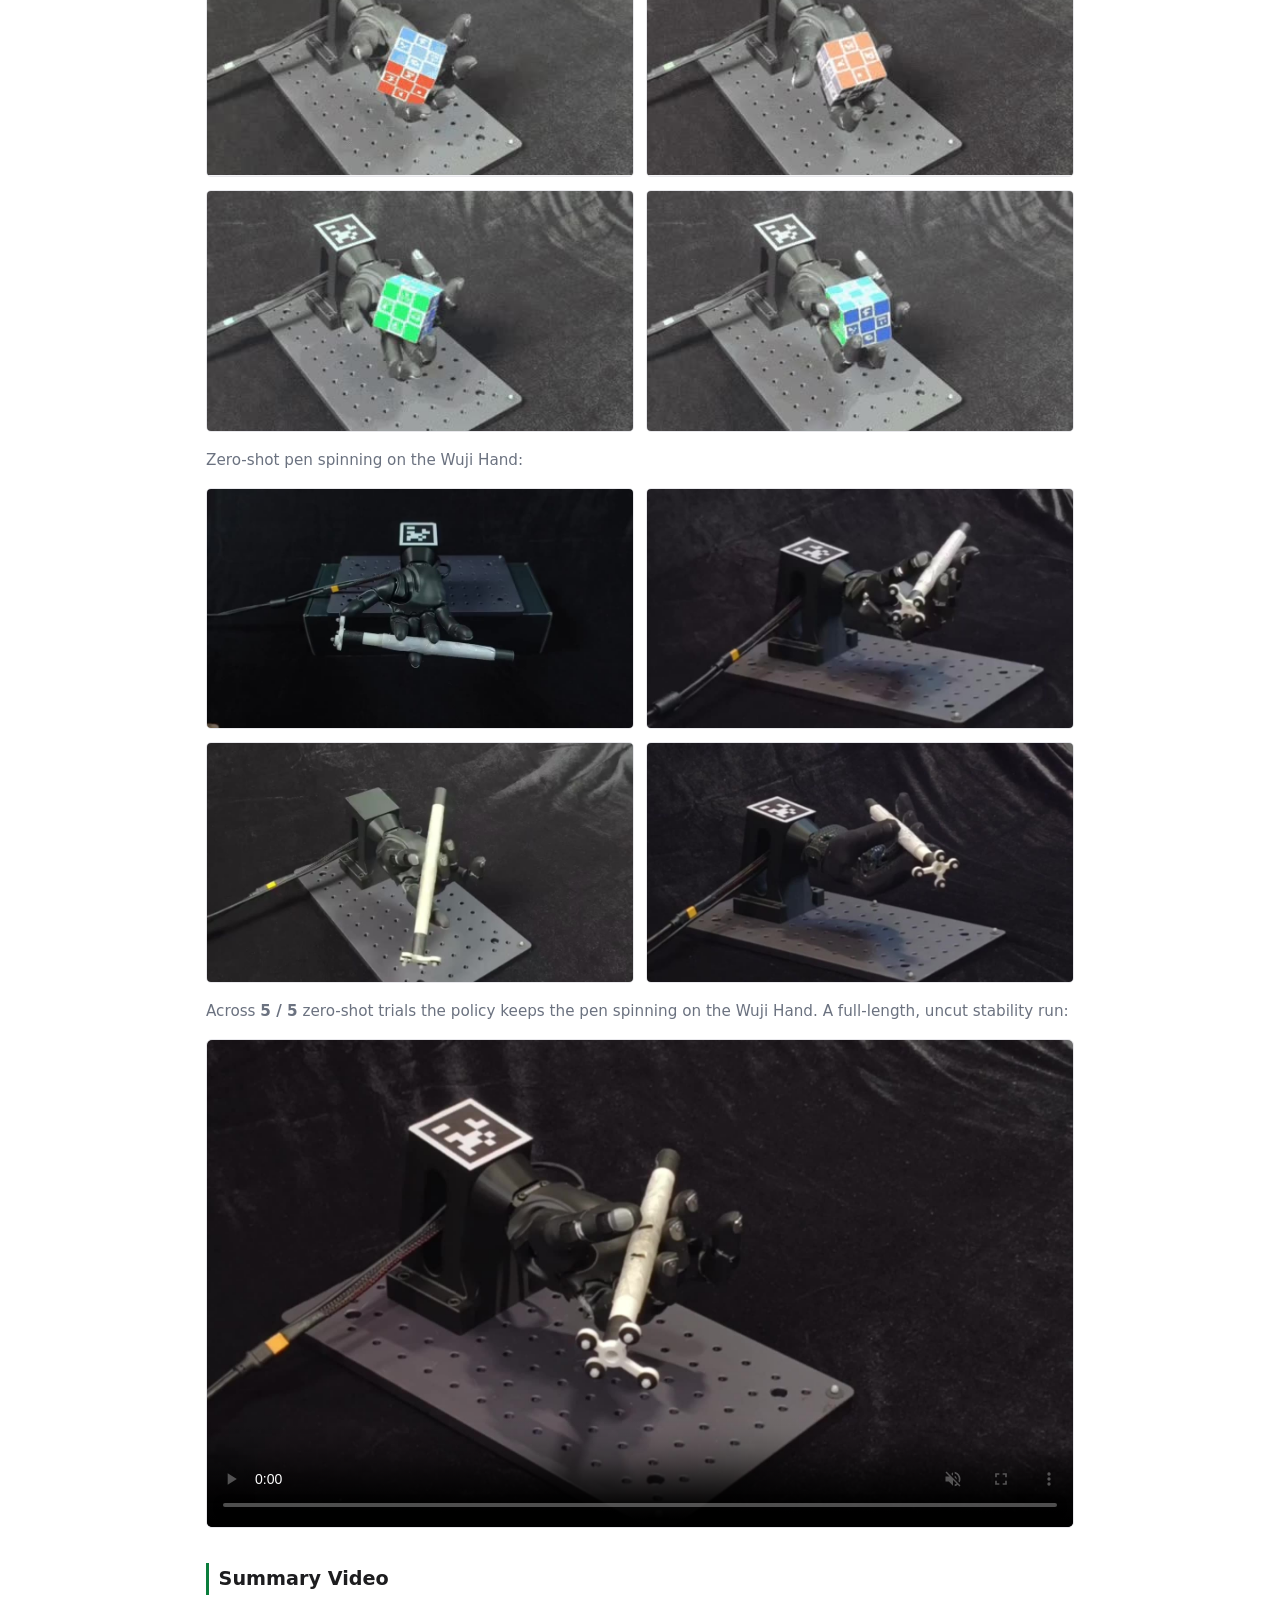
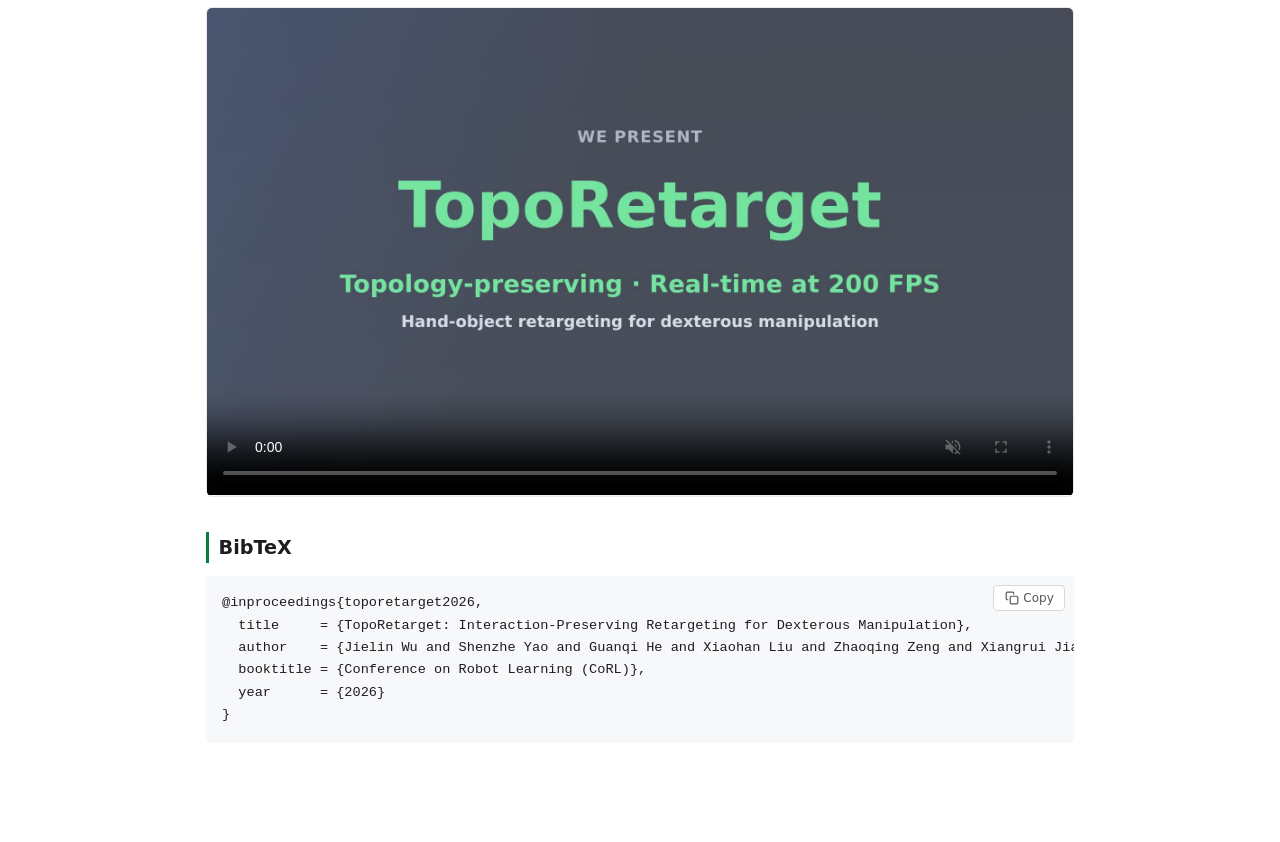
==== commit ab736000: "Merge remote main (interaction-preserving wording, mobile grid fix, CSS cleanup) # Conflicts: #	inde" ====
--- a/index.html
+++ b/index.html
@@ -3,13 +3,13 @@
 <head>
 <meta charset="UTF-8">
 <meta name="viewport" content="width=device-width, initial-scale=1.0">
-<title>TopoRetarget: Interaction-centric Retargeting for Dexterous Manipulation</title>
+<title>TopoRetarget: Interaction-Preserving Retargeting for Dexterous Manipulation</title>
 <link rel="stylesheet" href="static/css/style.css">
 </head>
 <body>
 
 <header>
-  <h1><span class="topo">TopoRetarget</span>: Interaction-centric Retargeting<br>for Dexterous Manipulation</h1>
+  <h1><span class="topo">TopoRetarget</span>: Interaction-Preserving Retargeting<br>for Dexterous Manipulation</h1>
   <p class="authors">
     Jielin Wu<sup>*</sup>, Shenzhe Yao<sup>*</sup>, Guanqi He<sup>*&Dagger;</sup>, Xiaohan Liu<sup>*&Dagger;</sup>,
     Zhaoqing Zeng, Xiangrui Jiang, Han Yang, Wentao Zhang, Hang Zhao<sup>&dagger;</sup>
@@ -39,8 +39,8 @@
     poses.
   </p>
   <p>
-    We introduce <span class="topo">TopoRetarget</span>, an interaction-centric retargeting framework.
-    Instead of copying hand pose, it preserves the local hand-object <i>topology</i> &mdash; which
+    We introduce <span class="topo">TopoRetarget</span>, an interaction-preserving retargeting framework.
+    Instead of copying hand pose, it preserves the local hand-object <i>interaction</i> &mdash; which
     keypoints touch, and how. We build a sparse interaction graph over hand and object keypoints and
     solve a distance-weighted Laplacian deformation under directional-consistency, kinematic, and
     non-penetration constraints. A single parameter set handles every embodiment, object, and scale
@@ -57,7 +57,7 @@
 <section>
   <h2>Contributions</h2>
   <ol>
-    <li>An interaction-centric retargeting framework that preserves local hand-object topology while
+    <li>An interaction-preserving retargeting framework that maintains local hand-object interaction while
       enforcing dexterous hand kinematic and penetration constraints.</li>
     <li>A lightweight reference-based RL tracking pipeline that enables zero-shot sim-to-real
       transfer for contact-rich dexterous skills, including pen spinning and cube reorientation.</li>
@@ -86,7 +86,7 @@
   <img src="static/images/fig3_comparison.png" alt="Comparison with baselines">
   <p class="caption">
     Against the baseline average, <span class="topo">TopoRetarget</span> reduces contact precision
-    error by <b>36%</b> and maximum penetration by <b>91%</b>.
+    error by <b>55%</b> and maximum penetration by <b>92%</b>.
   </p>
 
   <h3 class="cmp-title">Hand-only</h3>
@@ -165,7 +165,7 @@
       <span>Copy</span>
     </button>
 <pre>@inproceedings{toporetarget2026,
-  title     = {TopoRetarget: Interaction-centric Retargeting for Dexterous Manipulation},
+  title     = {TopoRetarget: Interaction-Preserving Retargeting for Dexterous Manipulation},
   author    = {Jielin Wu and Shenzhe Yao and Guanqi He and Xiaohan Liu and Zhaoqing Zeng and Xiangrui Jiang and Han Yang and Wentao Zhang and Hang Zhao},
   booktitle = {Conference on Robot Learning (CoRL)},
   year      = {2026}
--- a/static/css/style.css
+++ b/static/css/style.css
@@ -40,6 +40,7 @@
   letter-spacing: -0.02em;
 }
 .authors { color: var(--soft); margin: .2rem 0; }
+.venue   { color: var(--muted); font-size: .9rem; margin: .2rem 0; }
 .keywords { color: var(--muted); font-size: .85rem; margin: .4rem 0 .8rem; font-style: italic; }
 .caption { color: var(--muted); font-size: .9rem; margin-top: .35rem; }
 .section-intro { color: var(--muted); font-size: .95rem; margin: .2rem 0 .9rem; }
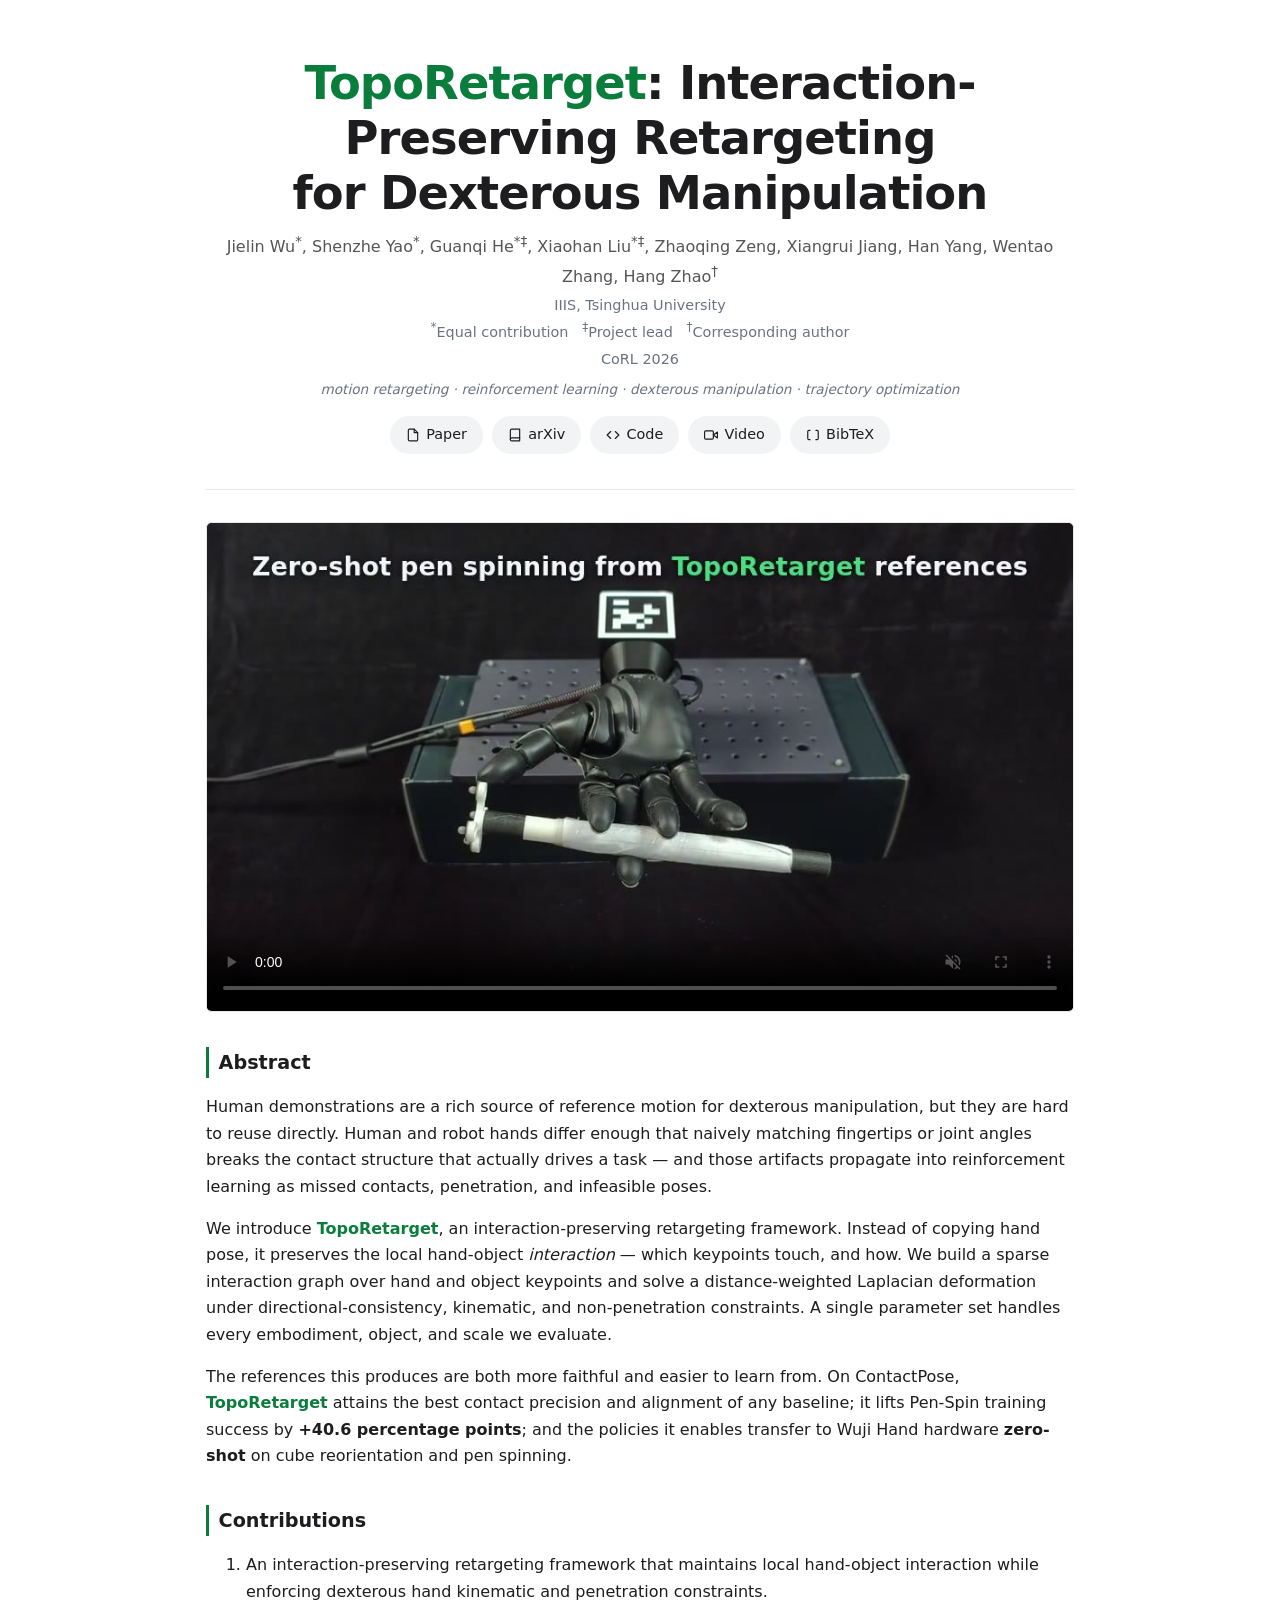
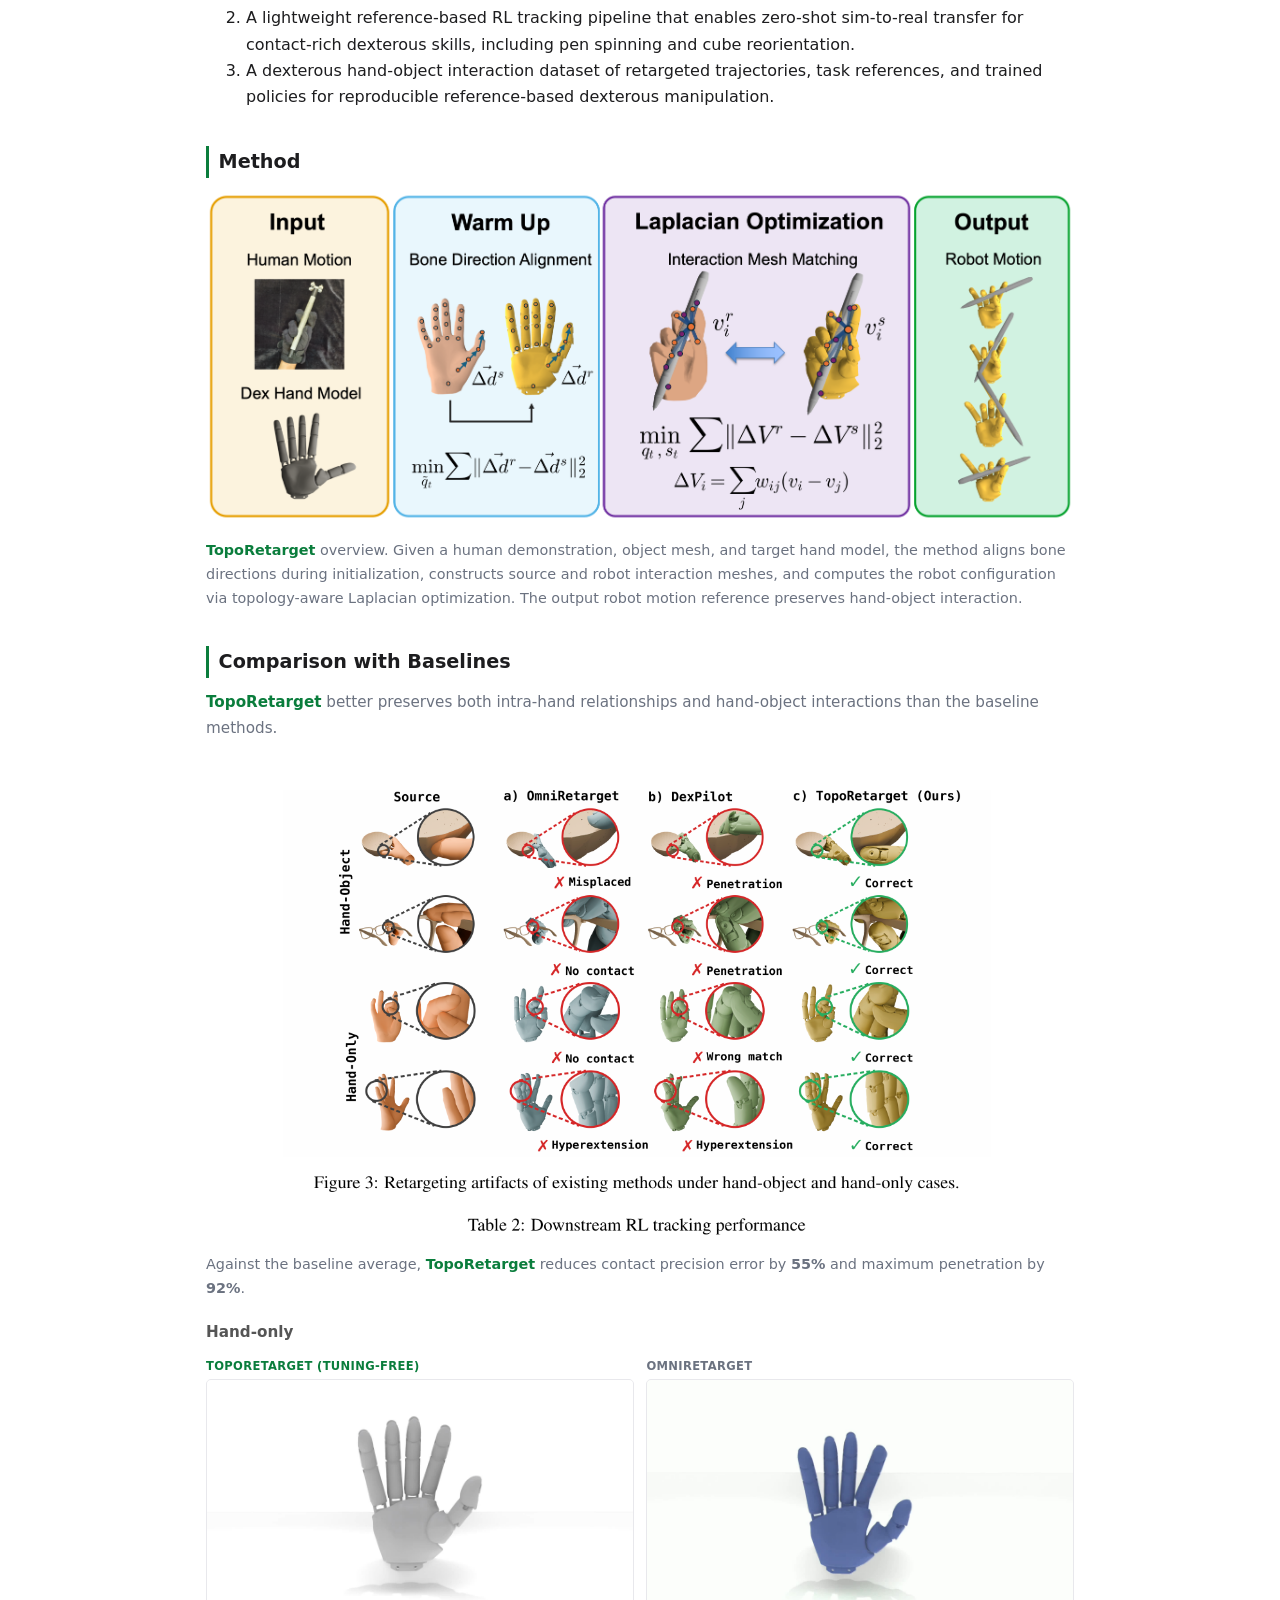
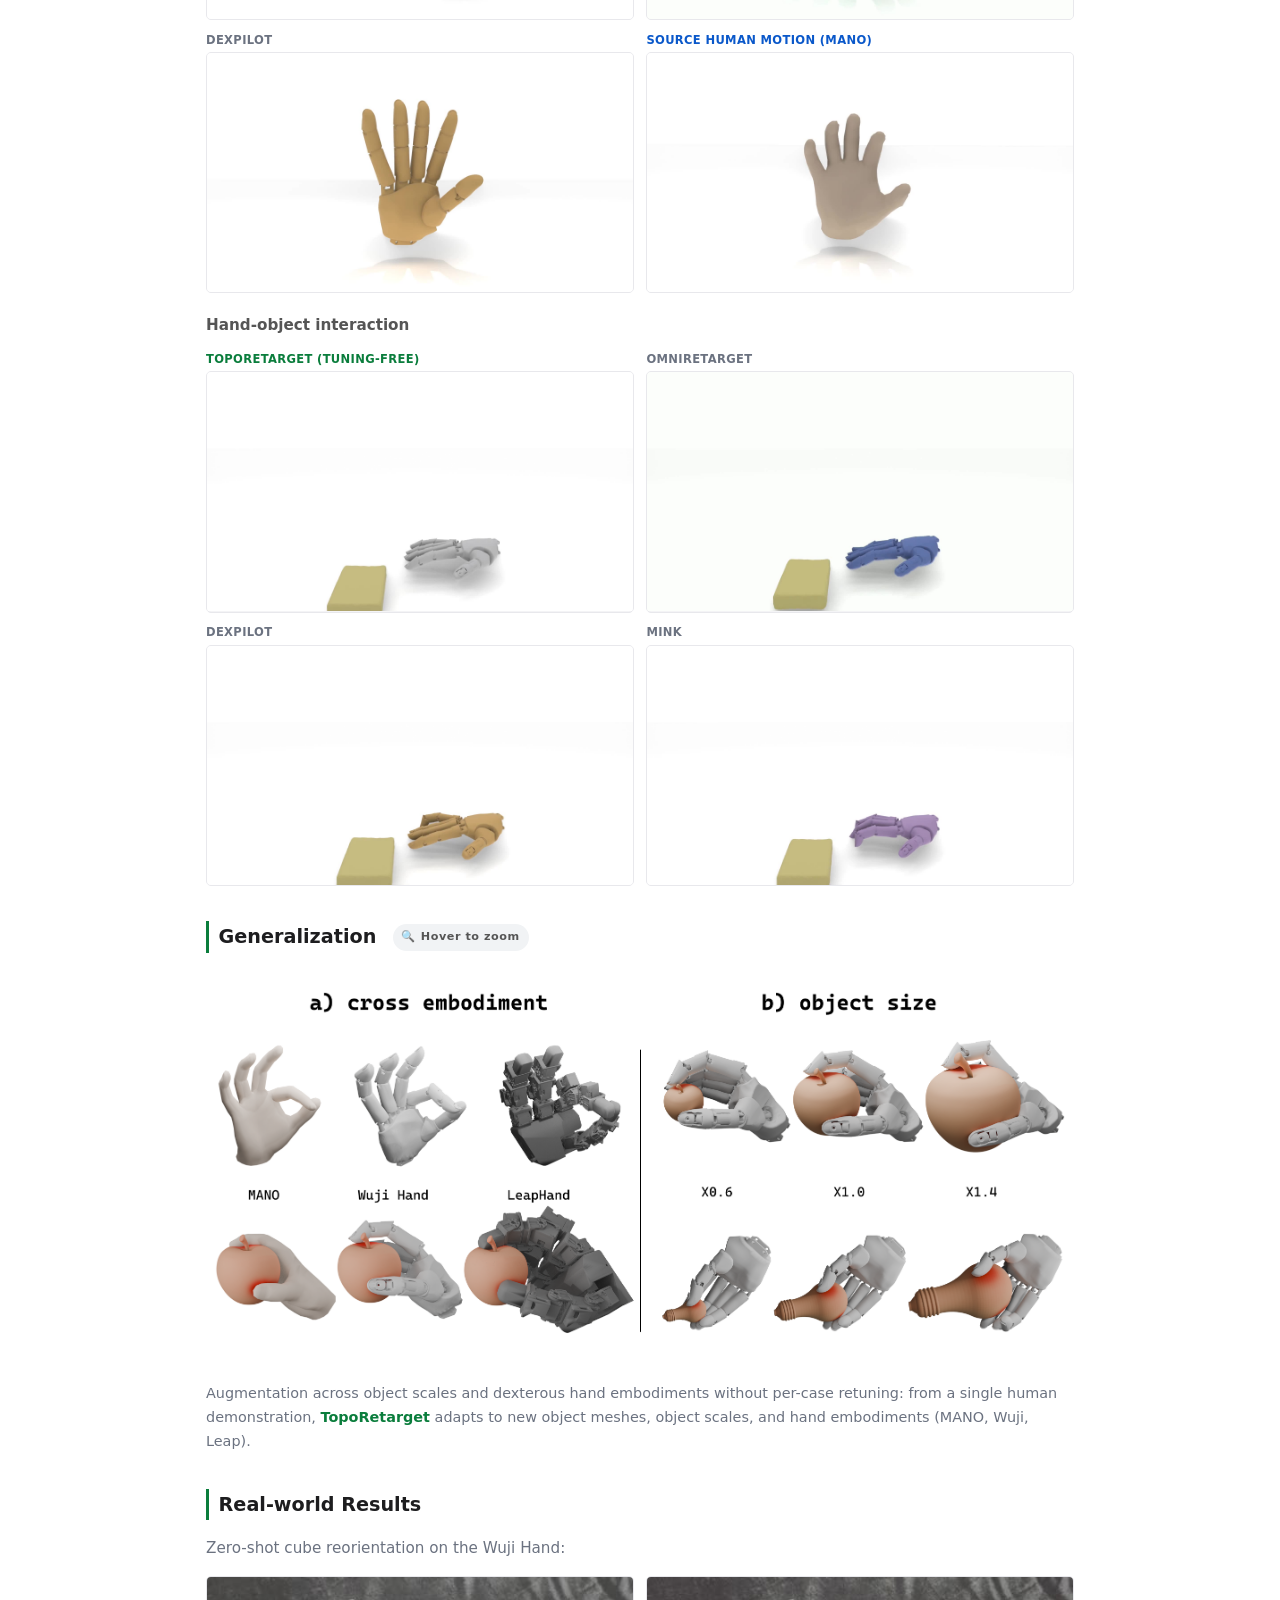
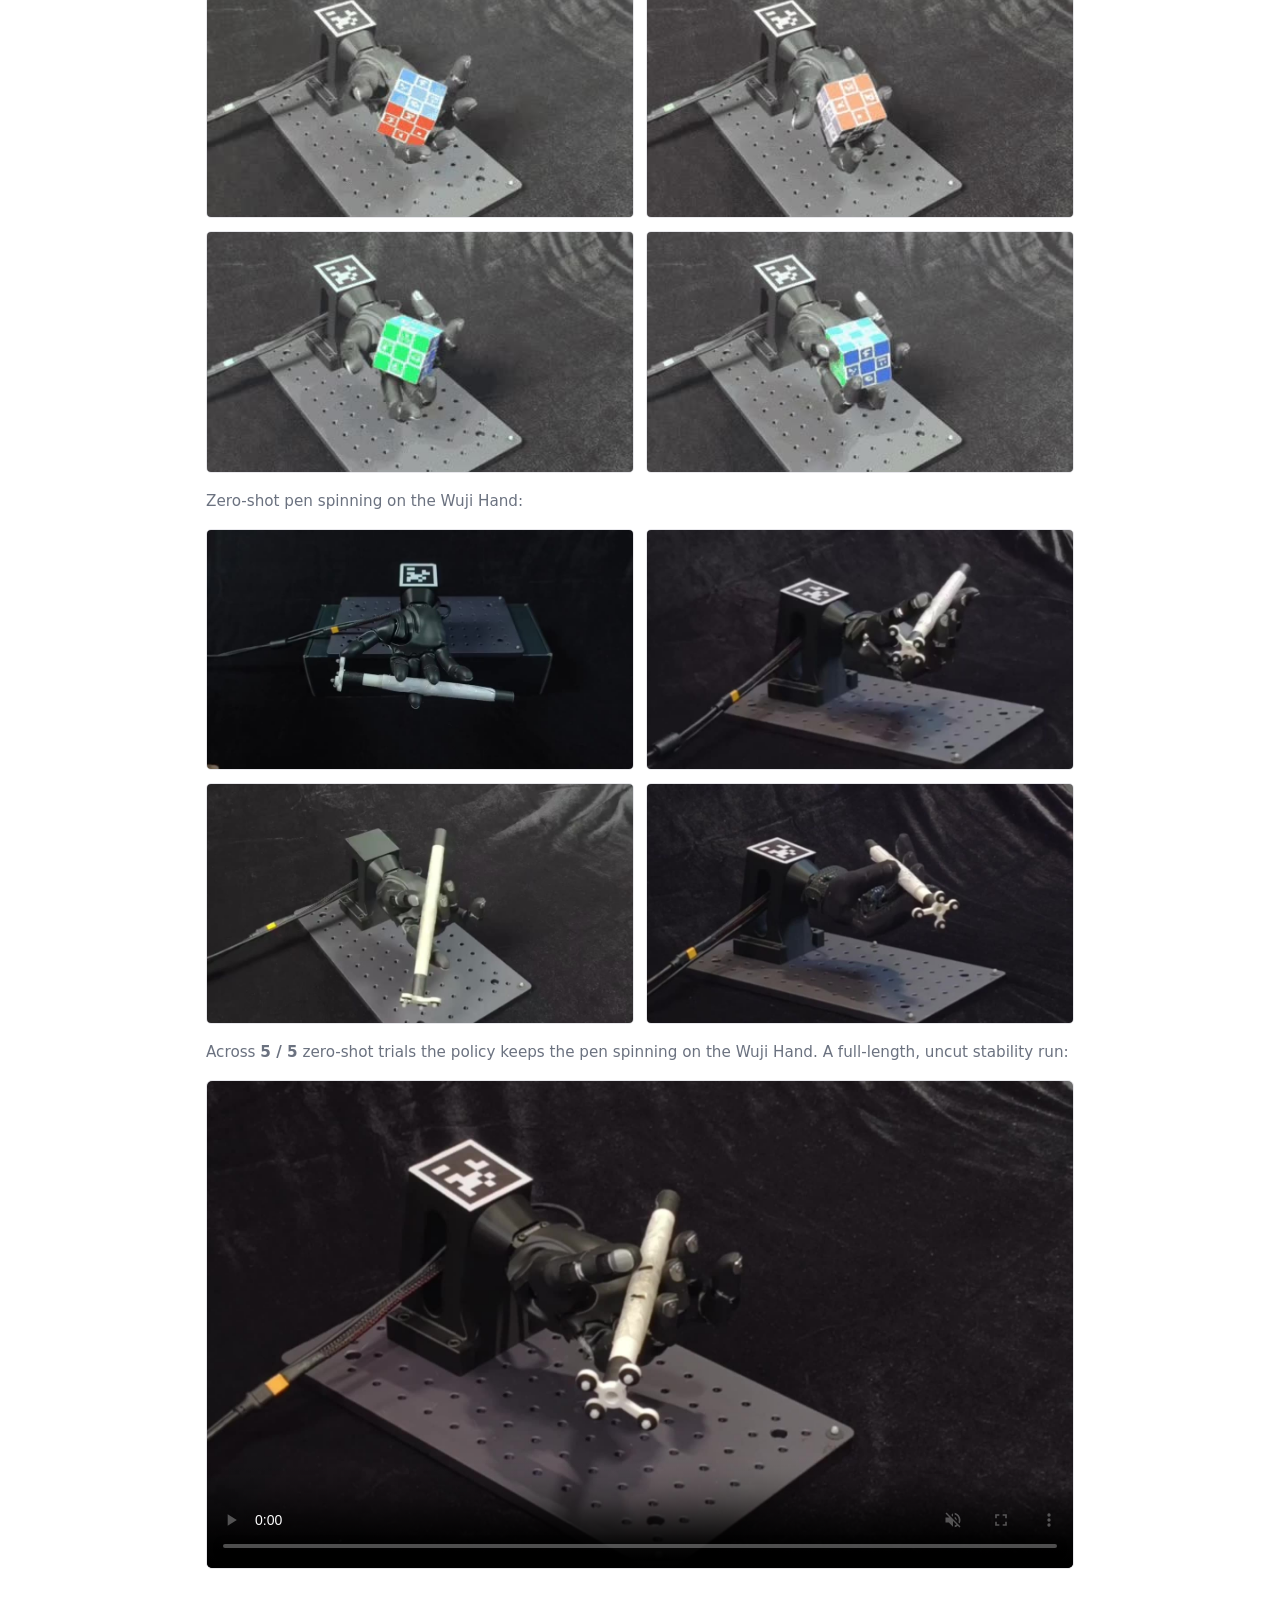
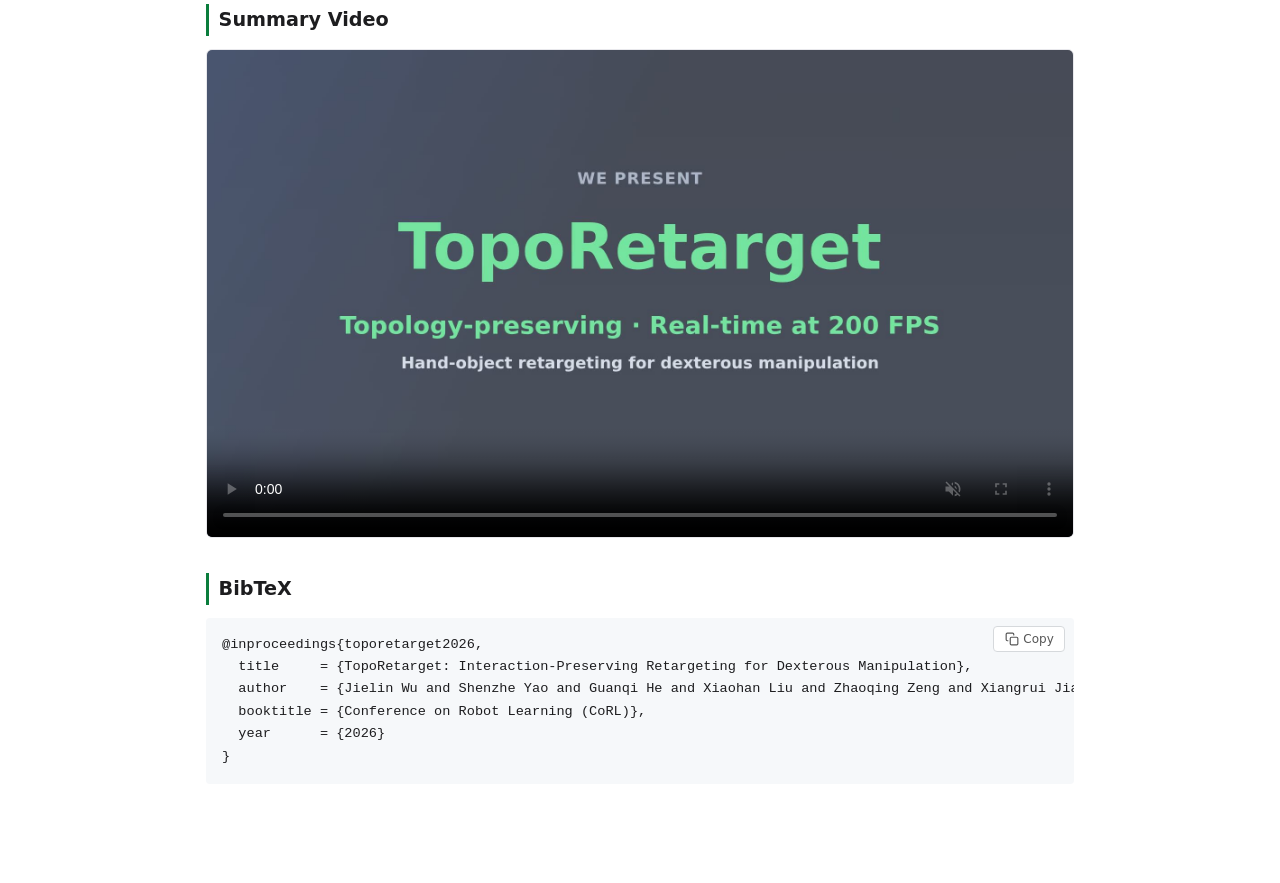
==== commit 41d556db: "feat(page): add Paper, arXiv, Code, Video and BibTeX links - Header pills: Paper (local static/image" ====
--- a/index.html
+++ b/index.html
@@ -22,6 +22,28 @@
   <p class="keywords">
     motion retargeting · reinforcement learning · dexterous manipulation · trajectory optimization
   </p>
+  <p class="links">
+    <a class="pill" href="static/images/paper.pdf">
+      <svg viewBox="0 0 24 24" width="14" height="14" fill="none" stroke="currentColor" stroke-width="2" stroke-linecap="round" stroke-linejoin="round"><path d="M14 2H6a2 2 0 0 0-2 2v16a2 2 0 0 0 2 2h12a2 2 0 0 0 2-2V8z"/><polyline points="14 2 14 8 20 8"/></svg>
+      Paper
+    </a>
+    <a class="pill" href="https://arxiv.org/abs/2606.16272">
+      <svg viewBox="0 0 24 24" width="14" height="14" fill="none" stroke="currentColor" stroke-width="2" stroke-linecap="round" stroke-linejoin="round"><path d="M4 19.5A2.5 2.5 0 0 1 6.5 17H20"/><path d="M6.5 2H20v20H6.5A2.5 2.5 0 0 1 4 19.5v-15A2.5 2.5 0 0 1 6.5 2z"/></svg>
+      arXiv
+    </a>
+    <a class="pill" href="https://github.com/wuji-technology/toporetarget">
+      <svg viewBox="0 0 24 24" width="14" height="14" fill="none" stroke="currentColor" stroke-width="2" stroke-linecap="round" stroke-linejoin="round"><polyline points="16 18 22 12 16 6"/><polyline points="8 6 2 12 8 18"/></svg>
+      Code
+    </a>
+    <a class="pill" href="#video">
+      <svg viewBox="0 0 24 24" width="14" height="14" fill="none" stroke="currentColor" stroke-width="2" stroke-linecap="round" stroke-linejoin="round"><polygon points="23 7 16 12 23 17 23 7"/><rect x="1" y="5" width="15" height="14" rx="2" ry="2"/></svg>
+      Video
+    </a>
+    <a class="pill" href="#bibtex">
+      <svg viewBox="0 0 24 24" width="14" height="14" fill="none" stroke="currentColor" stroke-width="2" stroke-linecap="round" stroke-linejoin="round"><path d="M7 4H5a2 2 0 0 0-2 2v12a2 2 0 0 0 2 2h2"/><path d="M17 4h2a2 2 0 0 1 2 2v12a2 2 0 0 1-2 2h-2"/></svg>
+      BibTeX
+    </a>
+  </p>
 </header>
 
 <section class="hero">
@@ -150,7 +172,7 @@
   </figure>
 </section>
 
-<section>
+<section id="video">
   <h2>Summary Video</h2>
   <figure class="vid wide">
     <video src="static/videos/hero-short.mp4" poster="static/videos/posters/hero-short.jpg" autoplay muted loop playsinline controls preload="metadata"></video>
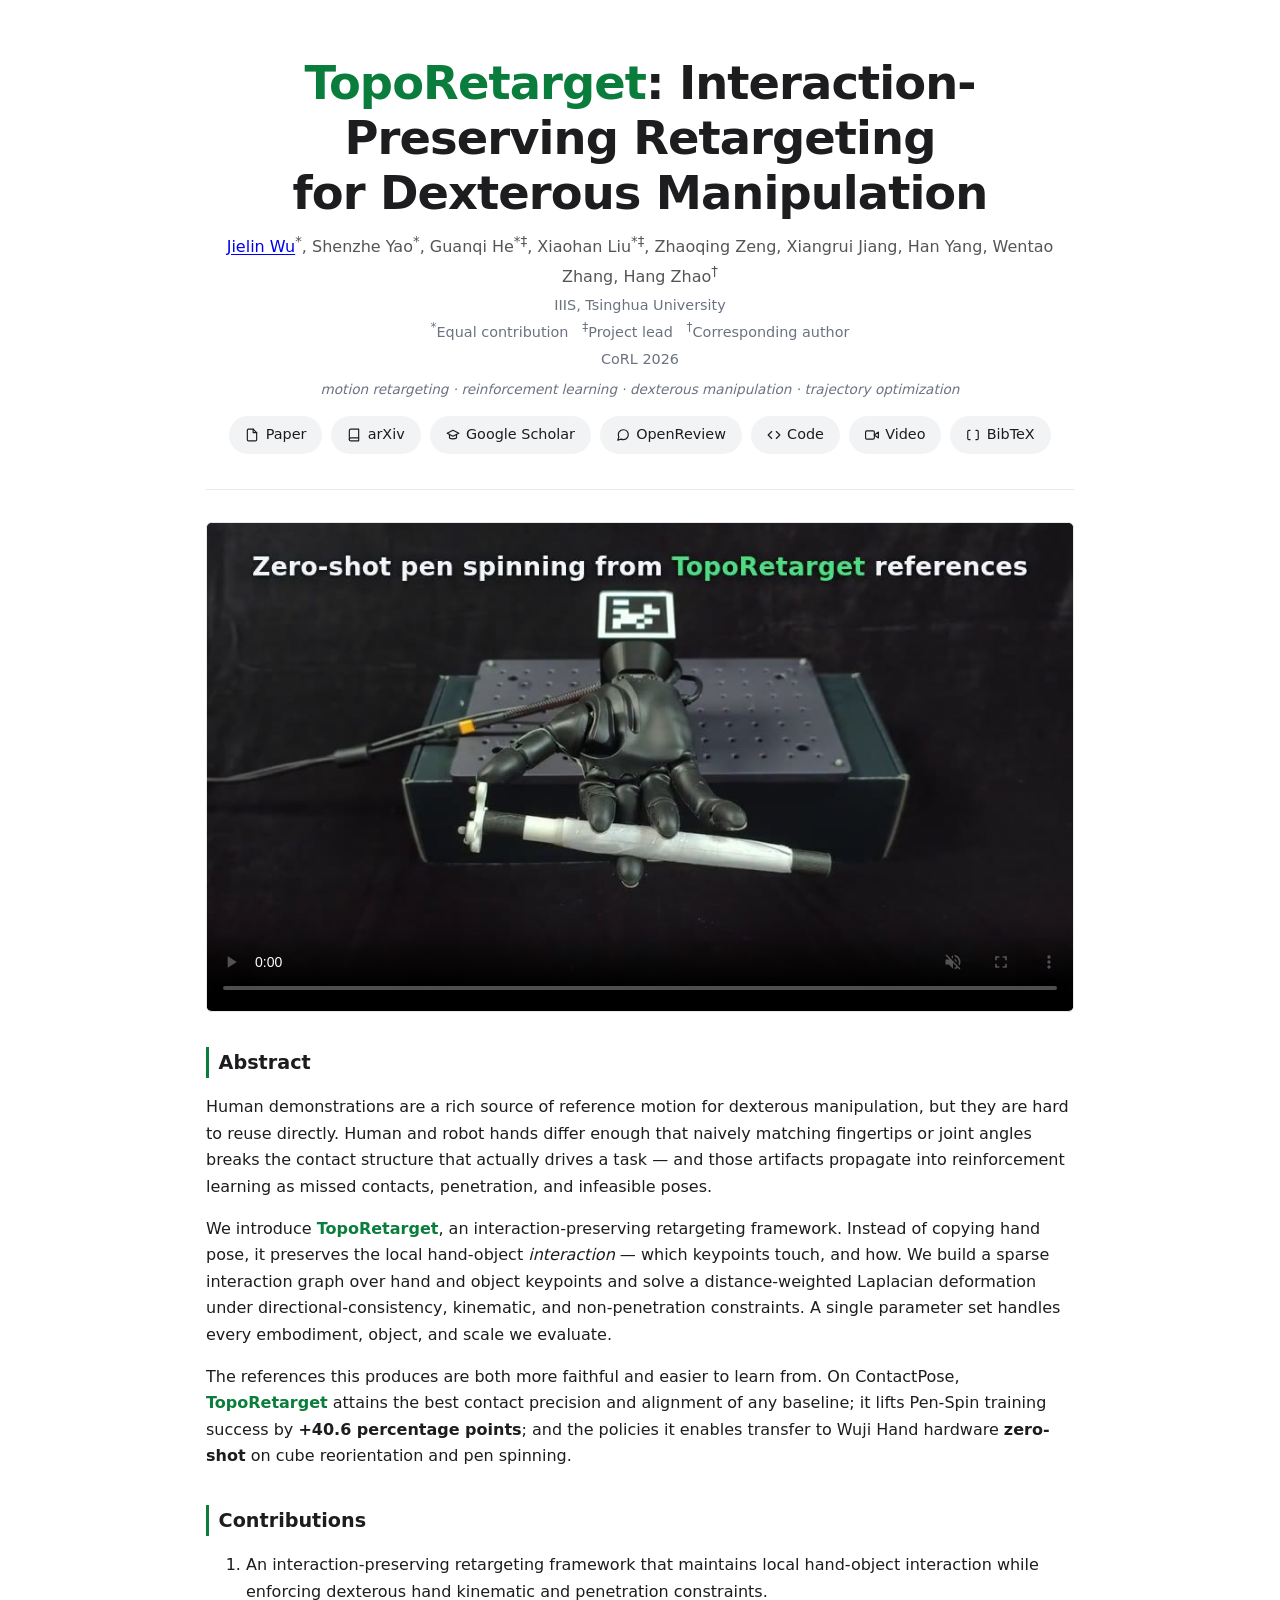
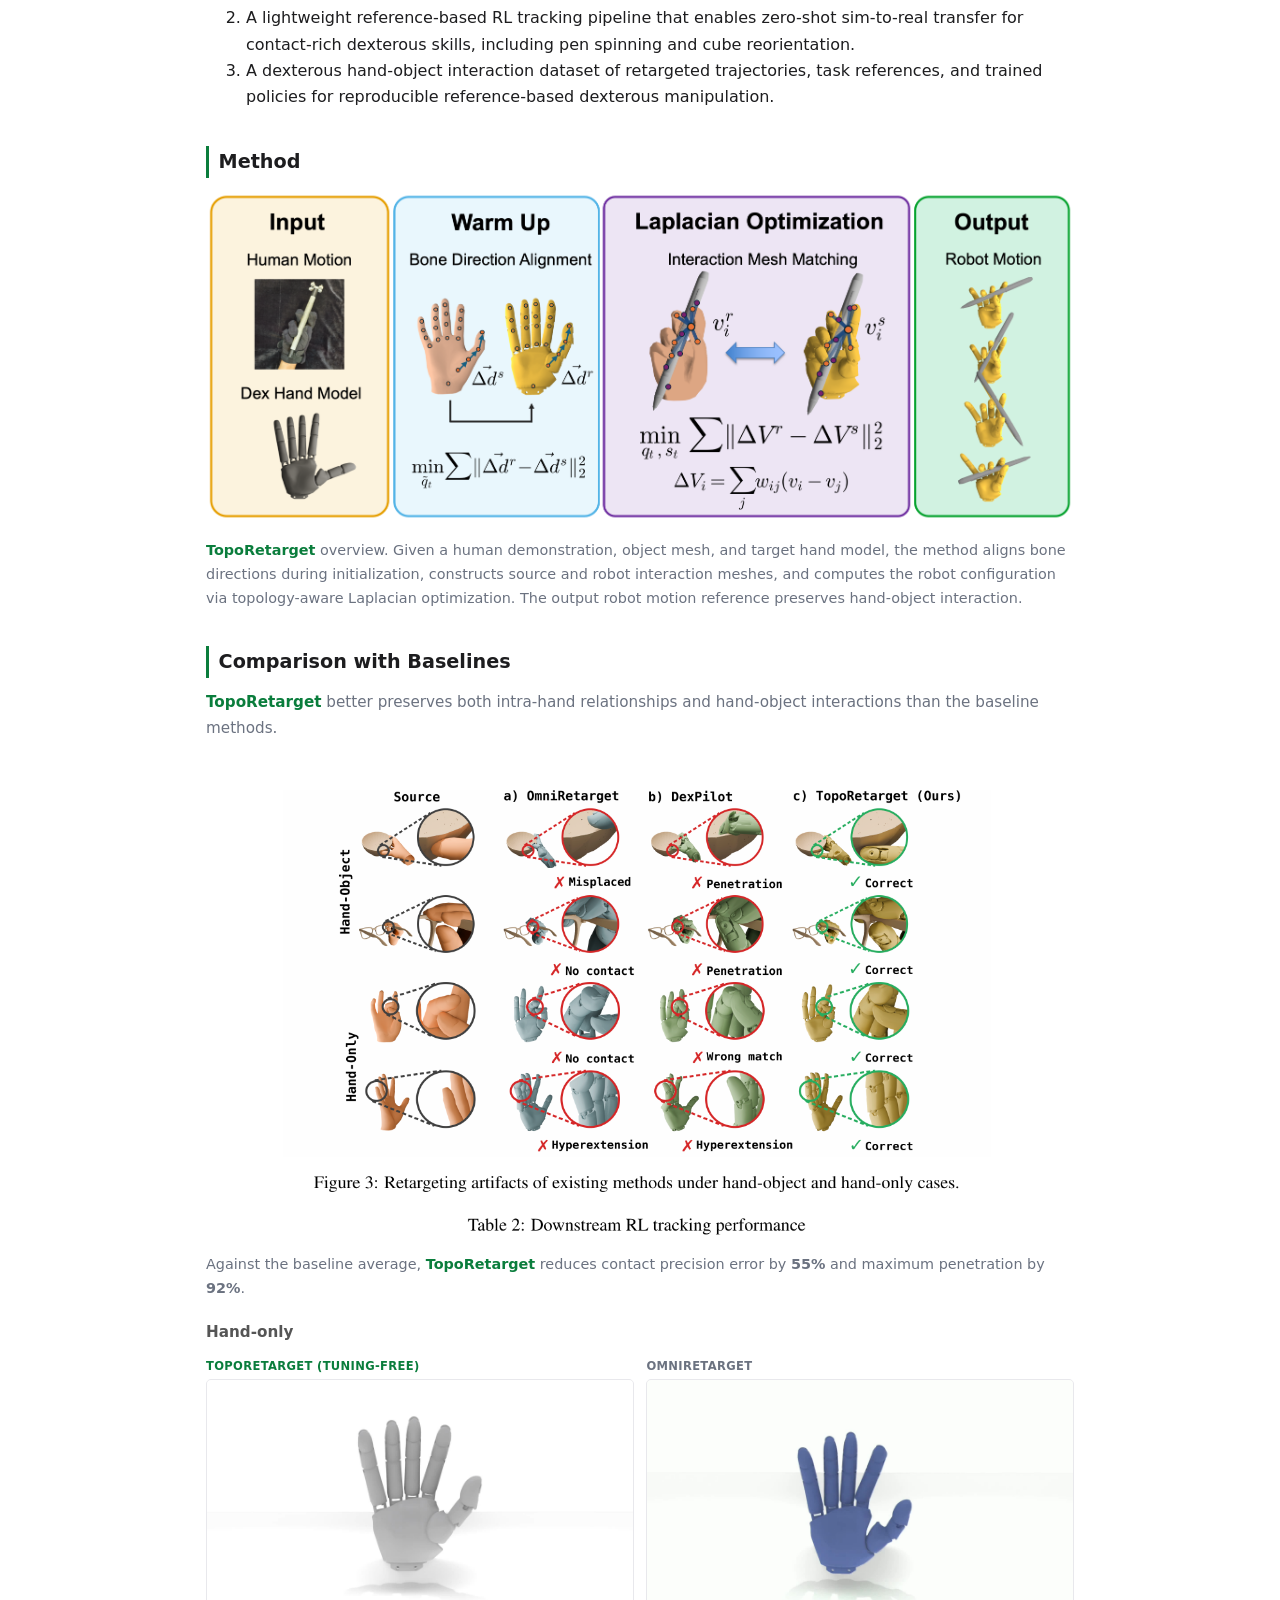
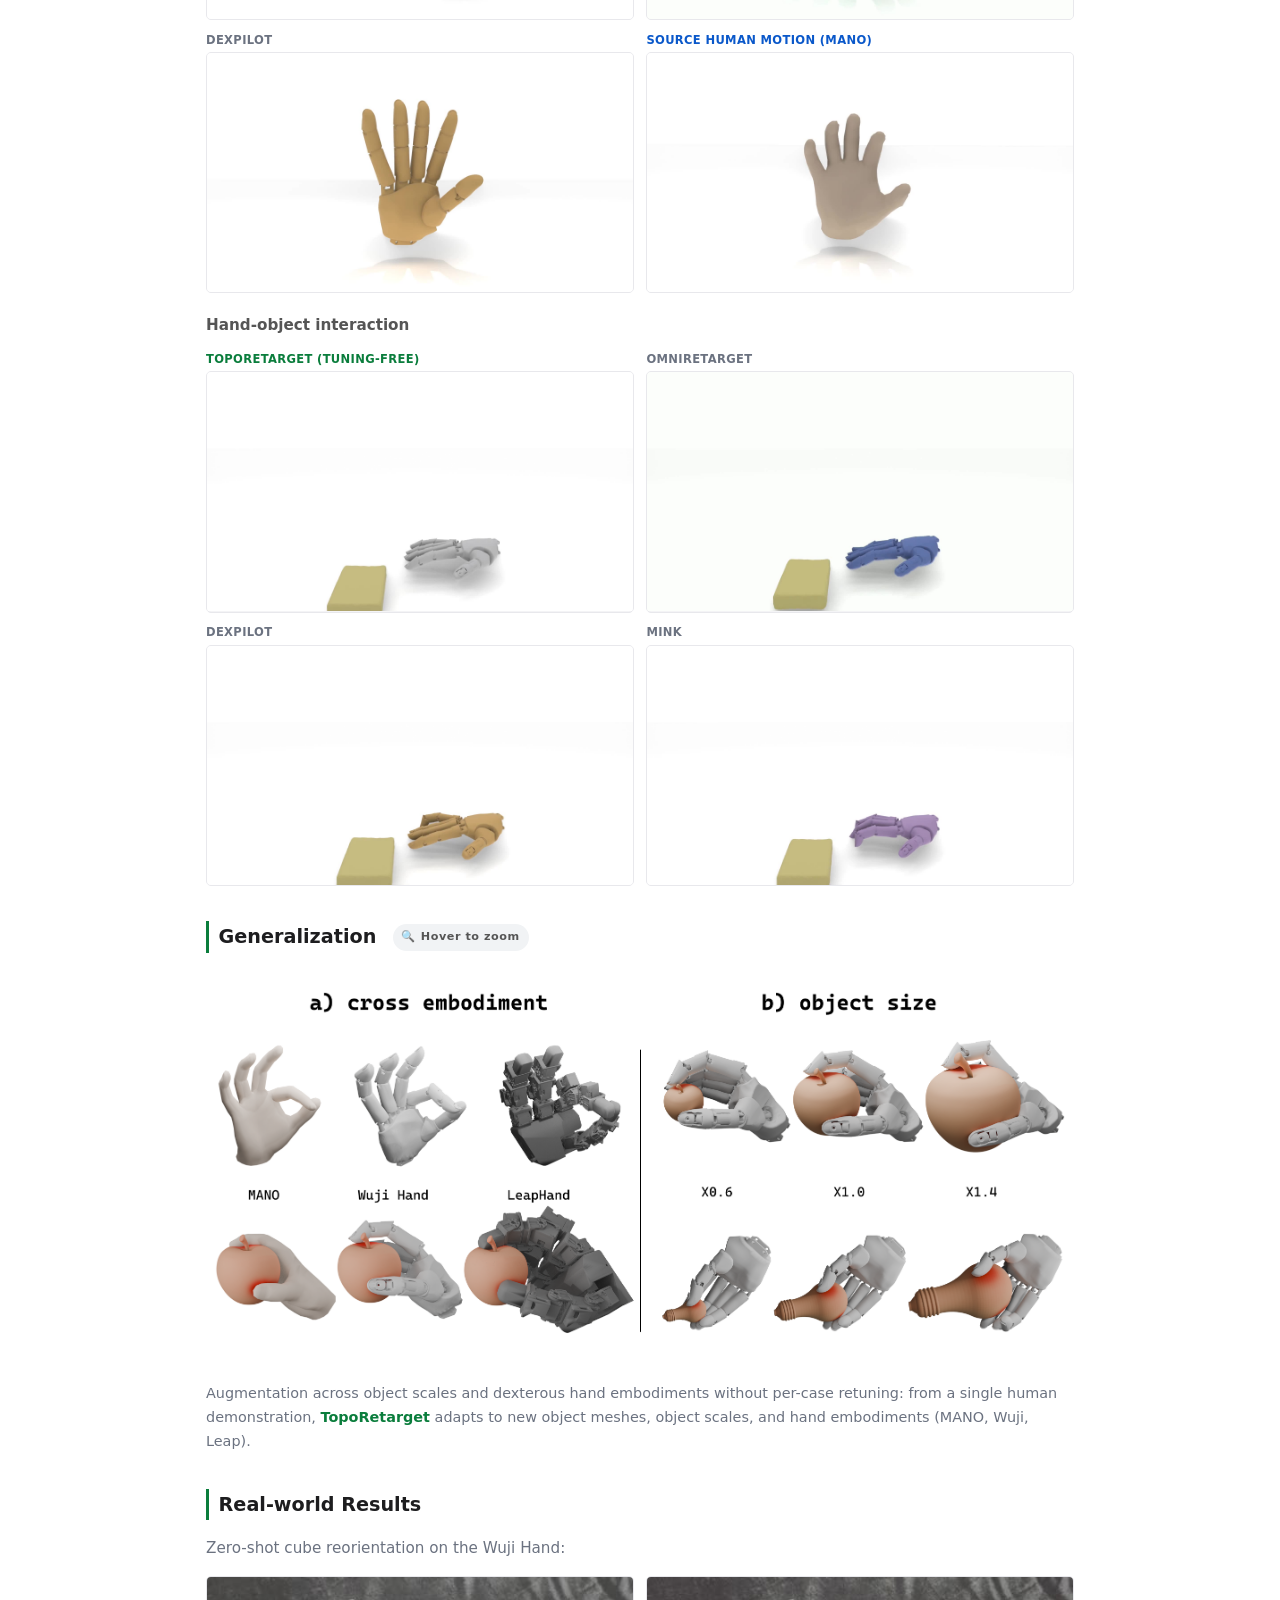
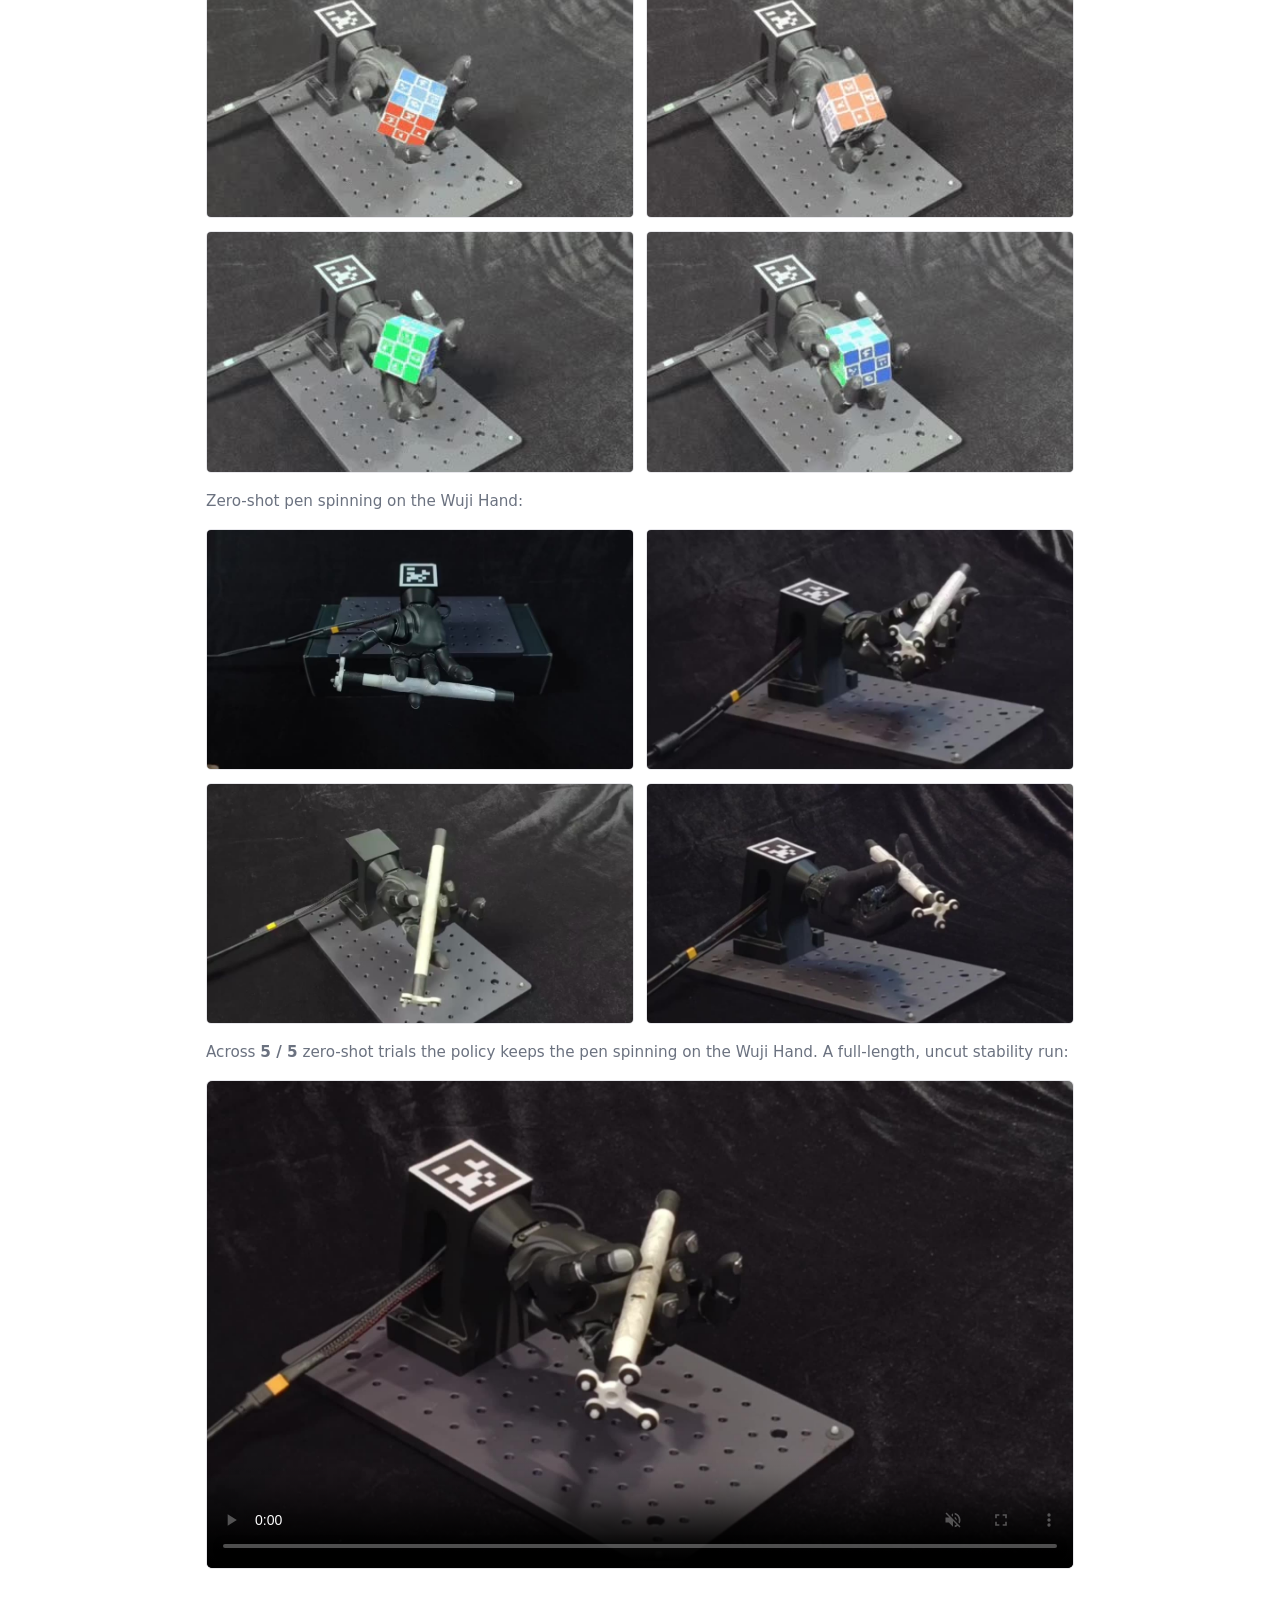
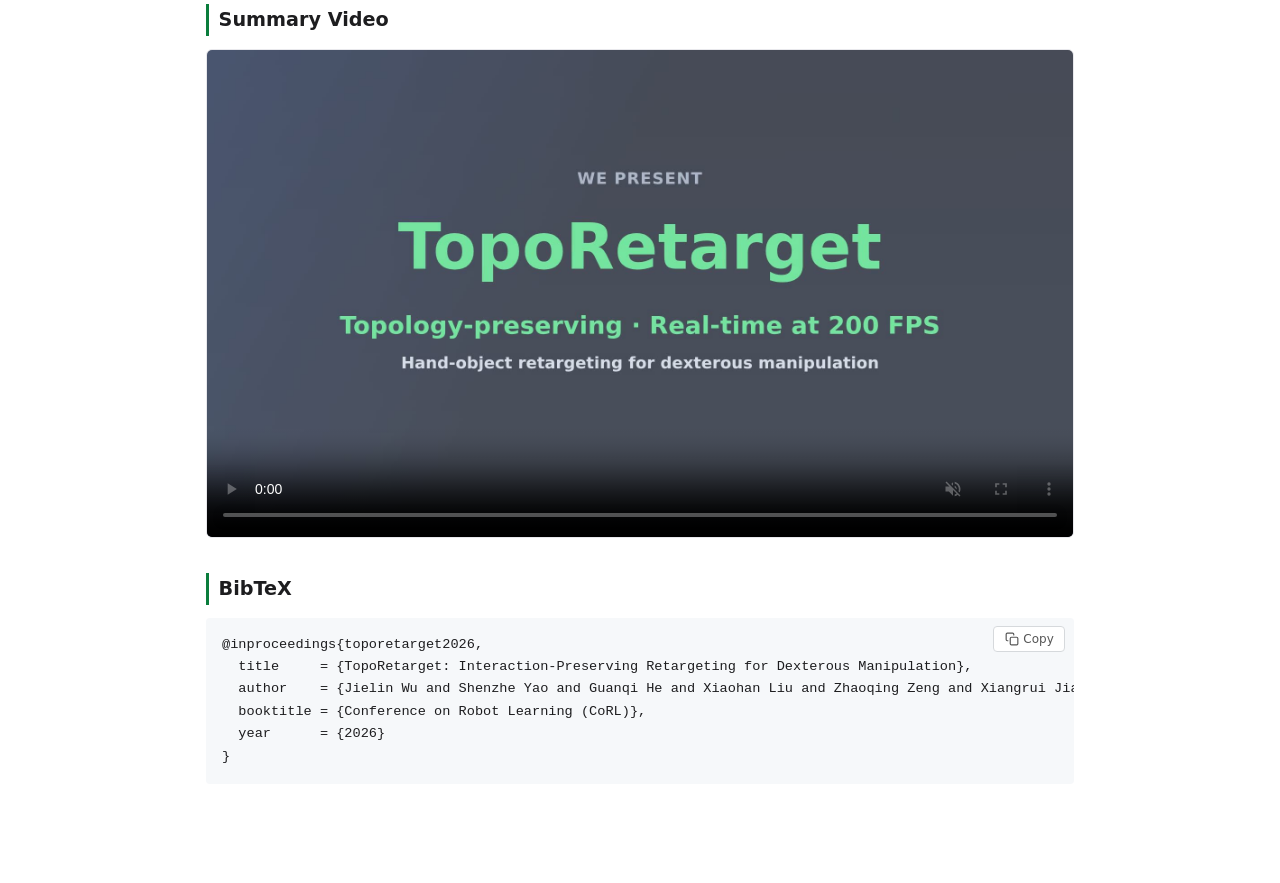
==== commit 4bb6095f: "Link author homepage and academic resources" ====
--- a/index.html
+++ b/index.html
@@ -11,7 +11,7 @@
 <header>
   <h1><span class="topo">TopoRetarget</span>: Interaction-Preserving Retargeting<br>for Dexterous Manipulation</h1>
   <p class="authors">
-    Jielin Wu<sup>*</sup>, Shenzhe Yao<sup>*</sup>, Guanqi He<sup>*&Dagger;</sup>, Xiaohan Liu<sup>*&Dagger;</sup>,
+    <a href="https://airjason50.github.io/" rel="me">Jielin Wu</a><sup>*</sup>, Shenzhe Yao<sup>*</sup>, Guanqi He<sup>*&Dagger;</sup>, Xiaohan Liu<sup>*&Dagger;</sup>,
     Zhaoqing Zeng, Xiangrui Jiang, Han Yang, Wentao Zhang, Hang Zhao<sup>&dagger;</sup>
   </p>
   <p class="venue">
@@ -30,6 +30,14 @@
     <a class="pill" href="https://arxiv.org/abs/2606.16272">
       <svg viewBox="0 0 24 24" width="14" height="14" fill="none" stroke="currentColor" stroke-width="2" stroke-linecap="round" stroke-linejoin="round"><path d="M4 19.5A2.5 2.5 0 0 1 6.5 17H20"/><path d="M6.5 2H20v20H6.5A2.5 2.5 0 0 1 4 19.5v-15A2.5 2.5 0 0 1 6.5 2z"/></svg>
       arXiv
+    </a>
+    <a class="pill" href="https://scholar.google.com/citations?view_op=view_citation&amp;user=GMuQ-scAAAAJ&amp;citation_for_view=GMuQ-scAAAAJ:9yKSN-GCB0IC">
+      <svg viewBox="0 0 24 24" width="14" height="14" fill="none" stroke="currentColor" stroke-width="2" stroke-linecap="round" stroke-linejoin="round" aria-hidden="true"><path d="m2 9 10-5 10 5-10 5-10-5Z"/><path d="M6 11v6c3 2 9 2 12 0v-6"/></svg>
+      Google Scholar
+    </a>
+    <a class="pill" href="https://openreview.net/forum?id=9w3PEC3XLg">
+      <svg viewBox="0 0 24 24" width="14" height="14" fill="none" stroke="currentColor" stroke-width="2" stroke-linecap="round" stroke-linejoin="round" aria-hidden="true"><path d="M21 11.5a8.4 8.4 0 0 1-.9 3.8 8.5 8.5 0 0 1-7.6 4.7 8.4 8.4 0 0 1-3.8-.9L3 21l1.9-5.7a8.4 8.4 0 0 1-.9-3.8 8.5 8.5 0 0 1 4.7-7.6 8.4 8.4 0 0 1 3.8-.9h.5a8.5 8.5 0 0 1 8 8v.5Z"/></svg>
+      OpenReview
     </a>
     <a class="pill" href="https://github.com/wuji-technology/toporetarget">
       <svg viewBox="0 0 24 24" width="14" height="14" fill="none" stroke="currentColor" stroke-width="2" stroke-linecap="round" stroke-linejoin="round"><polyline points="16 18 22 12 16 6"/><polyline points="8 6 2 12 8 18"/></svg>
